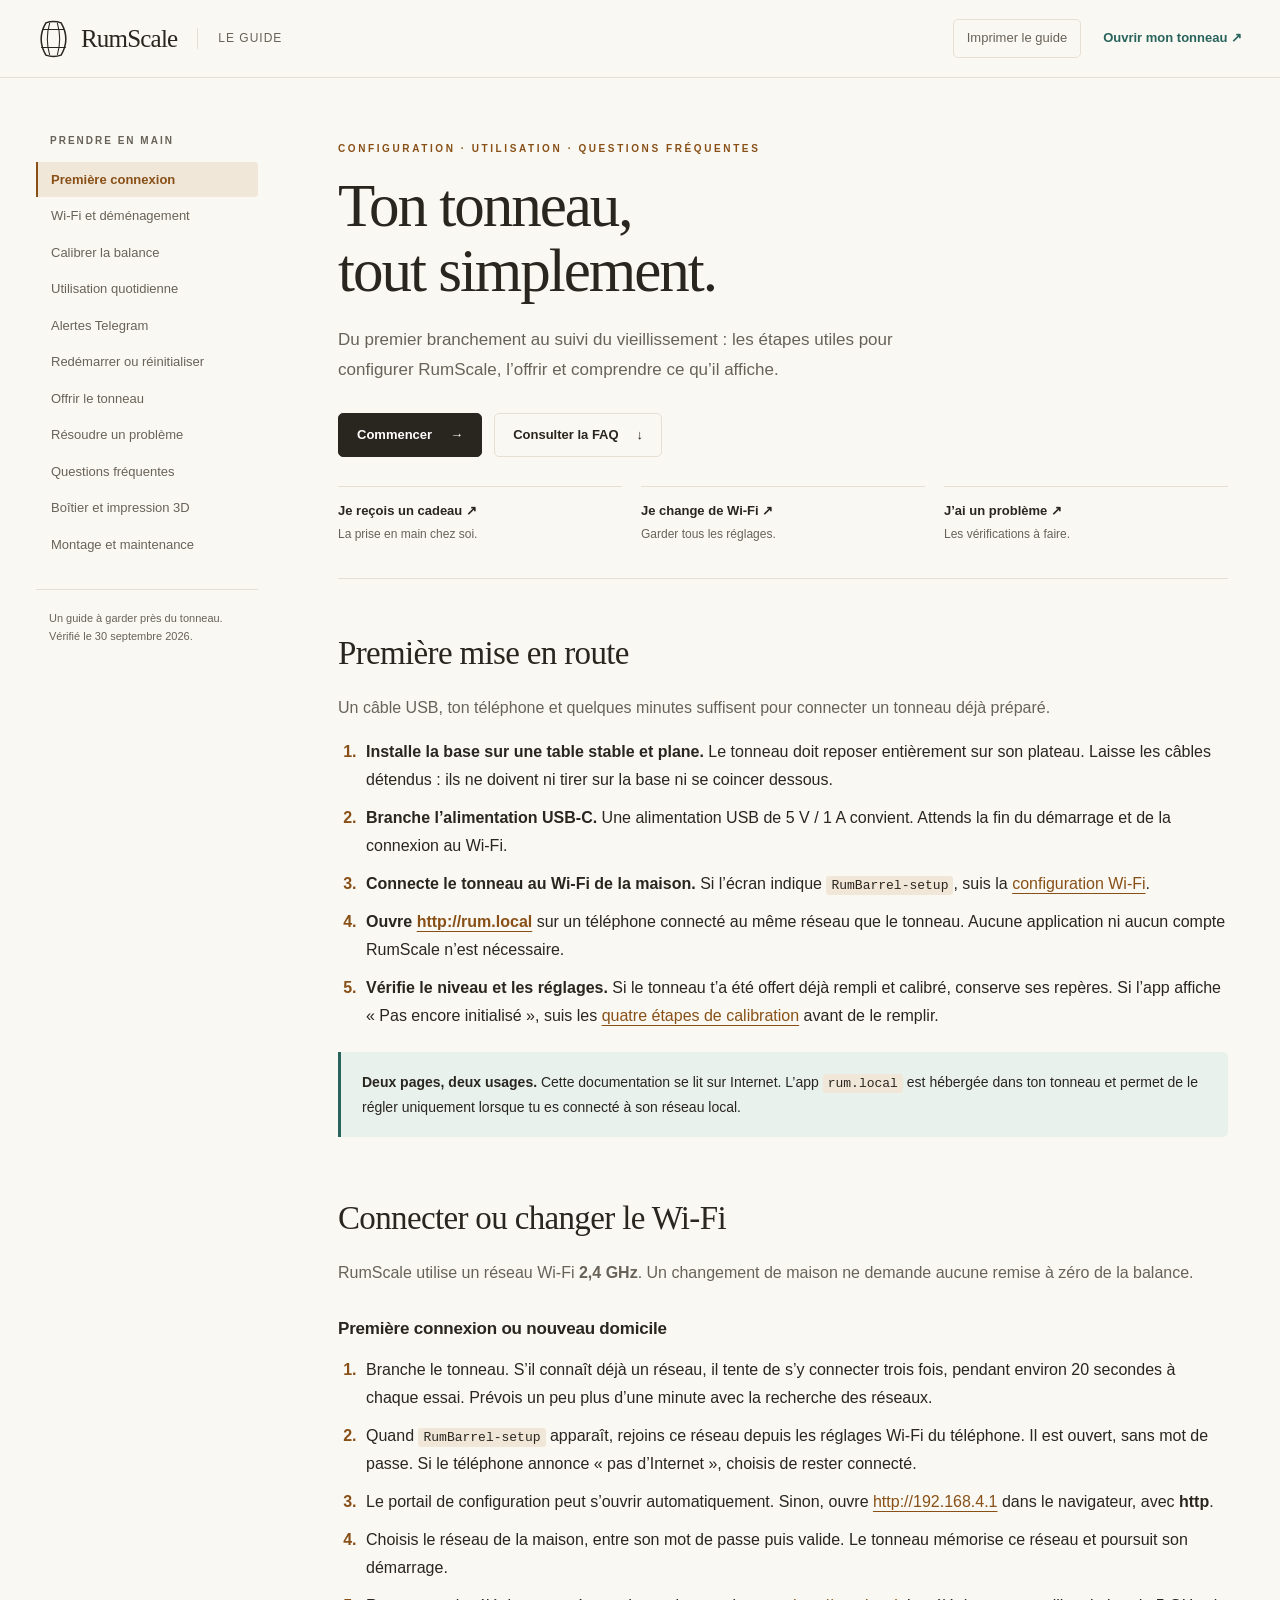
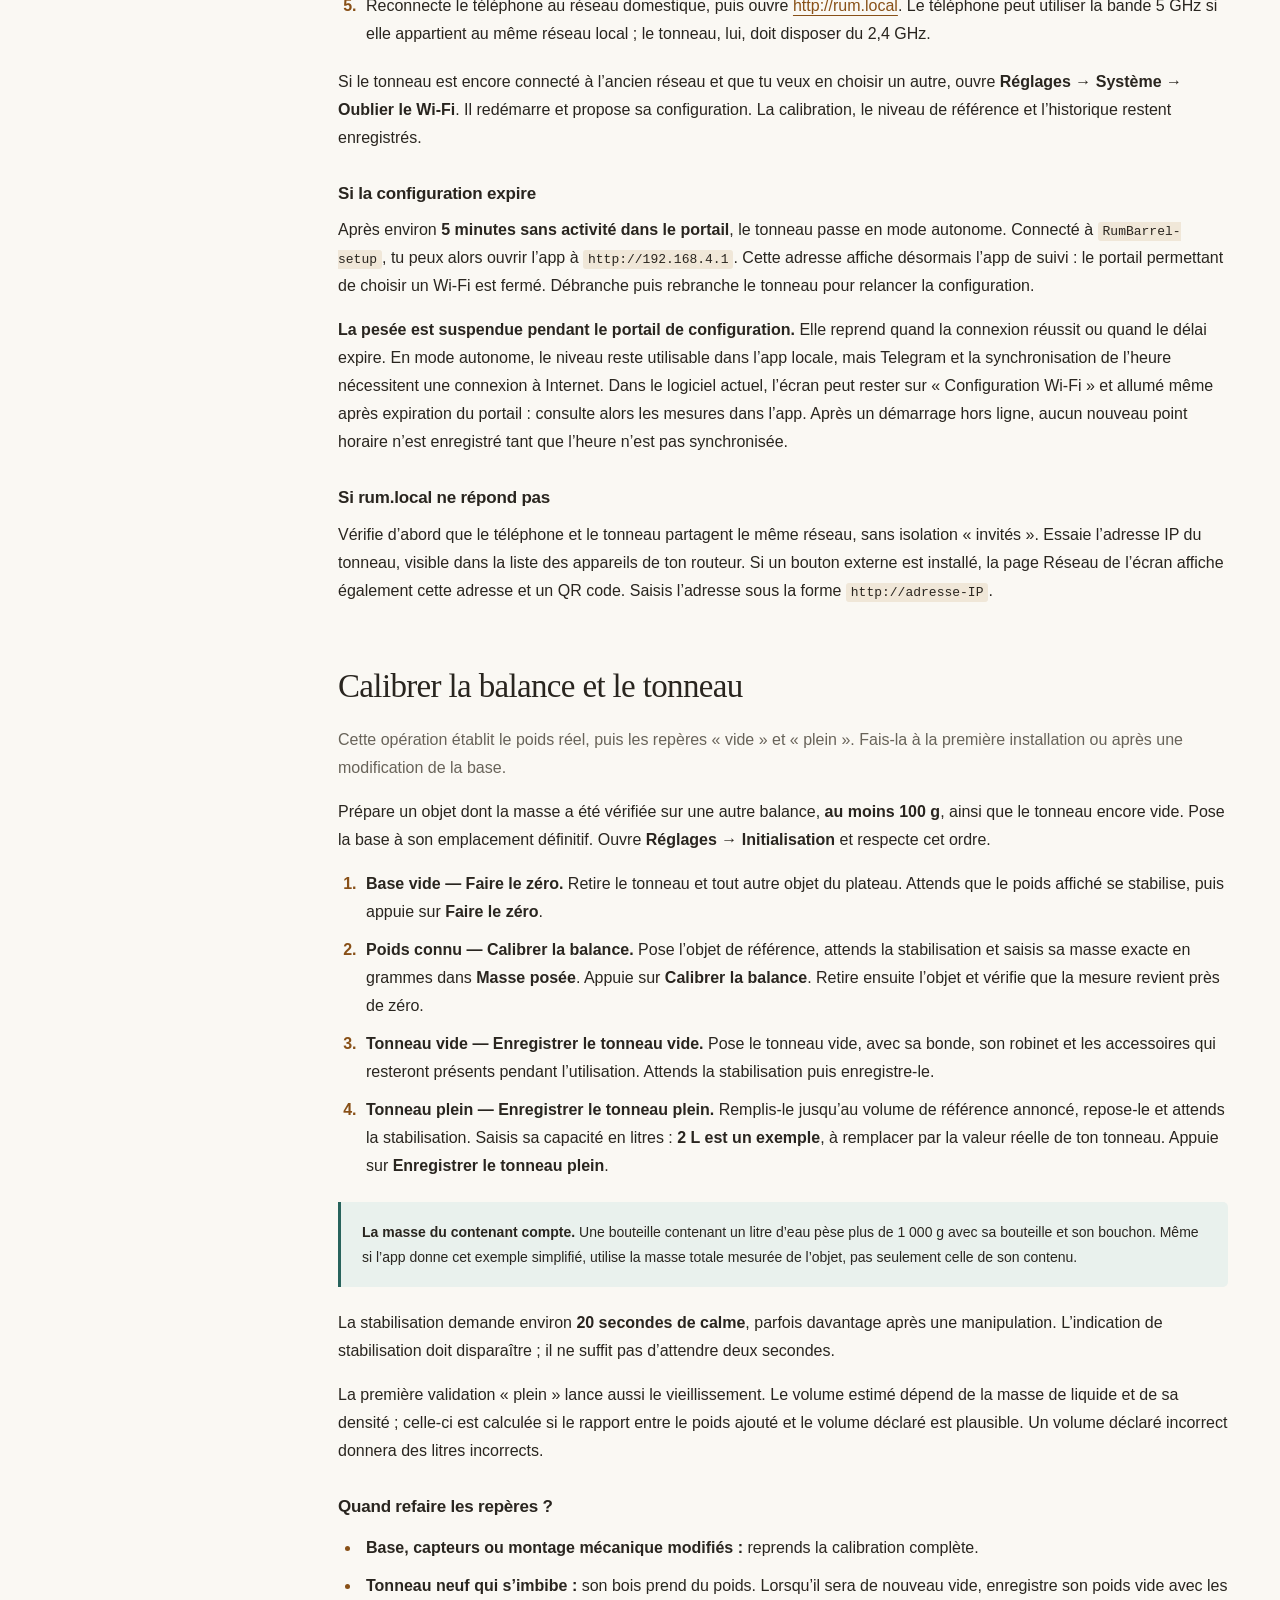
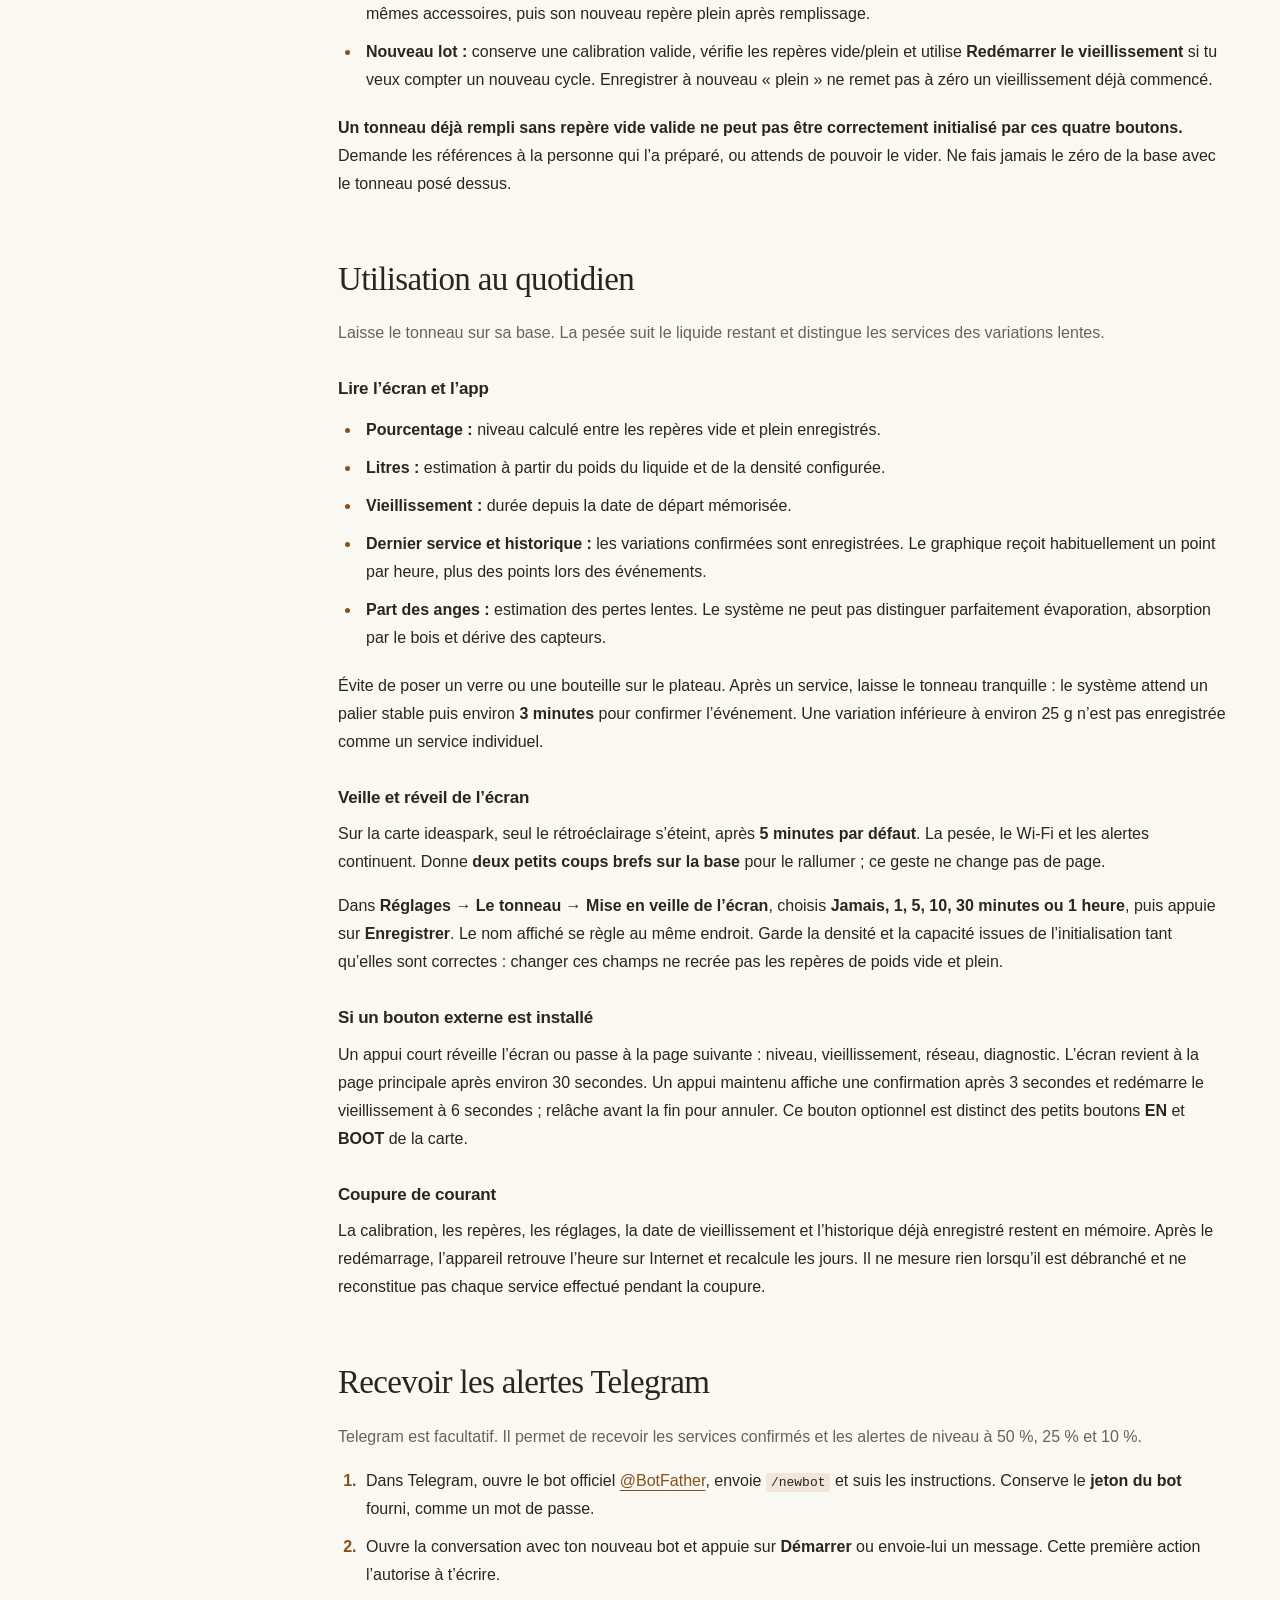
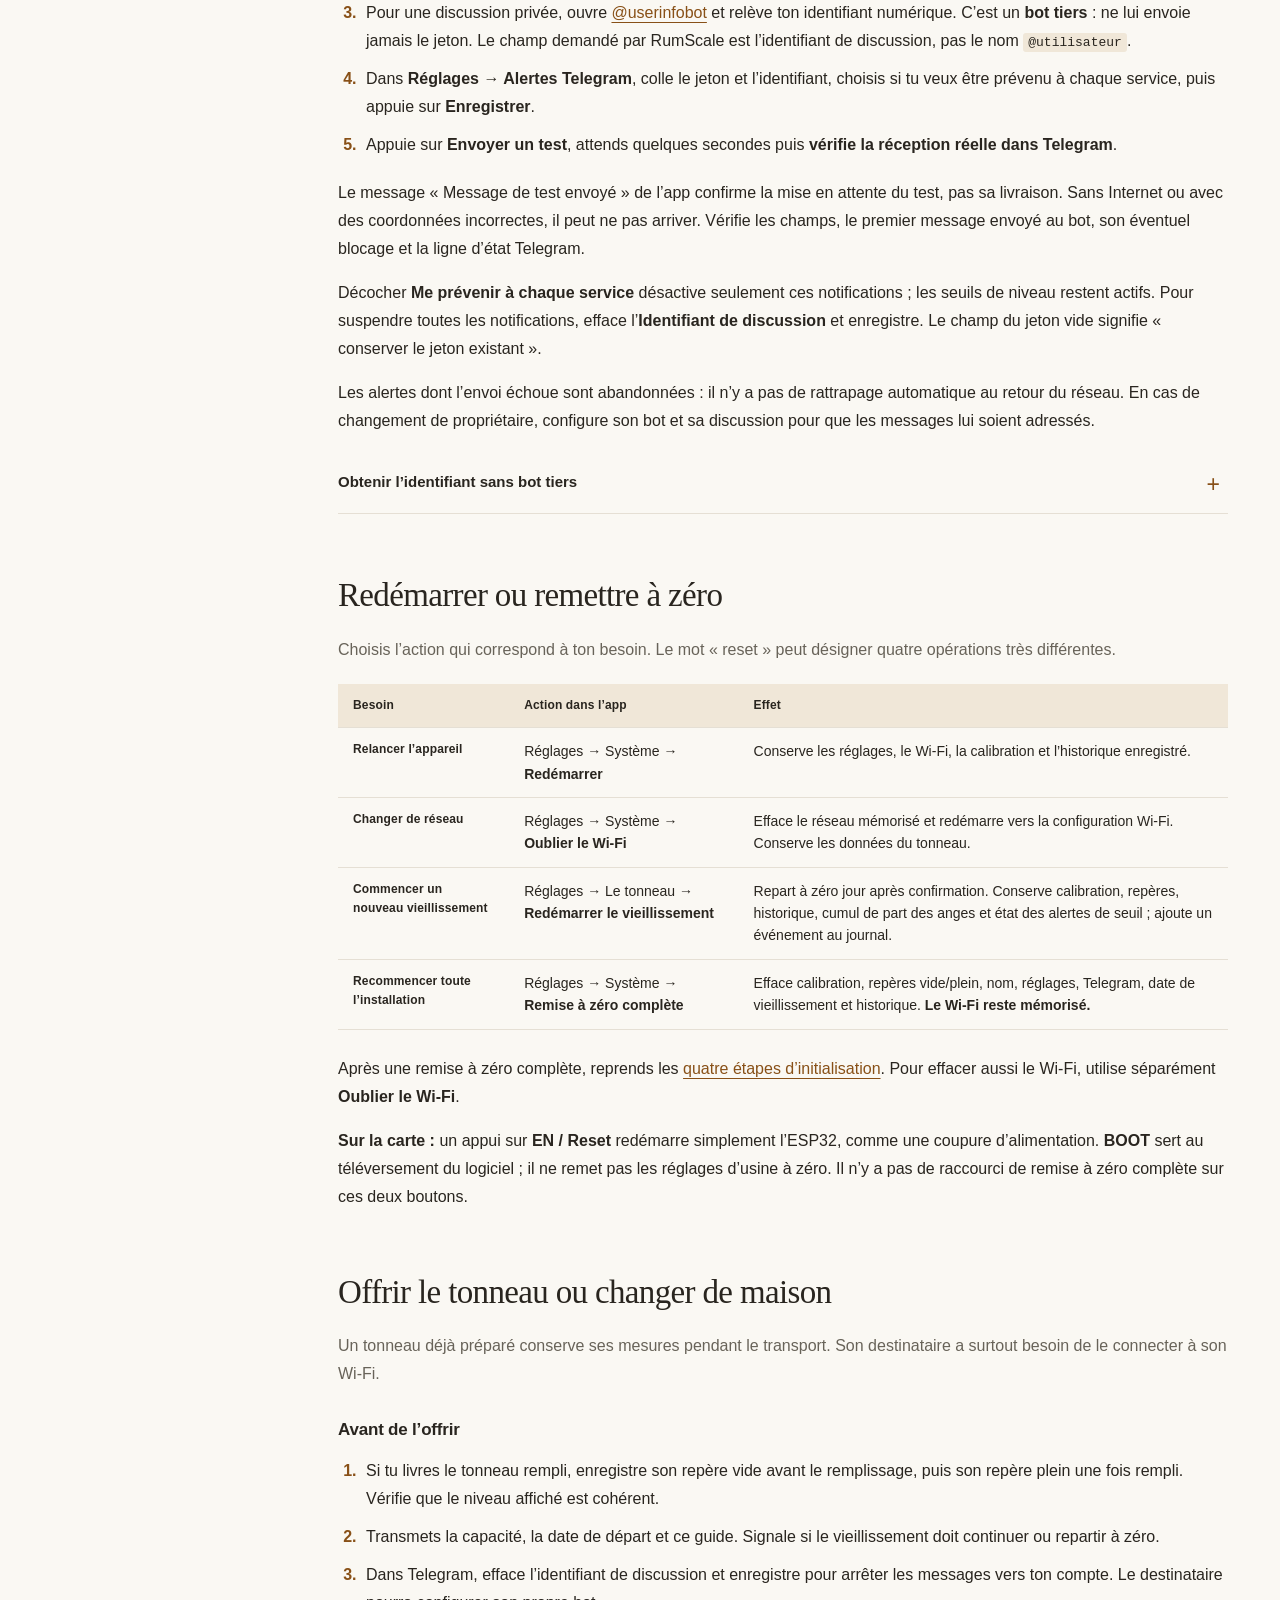
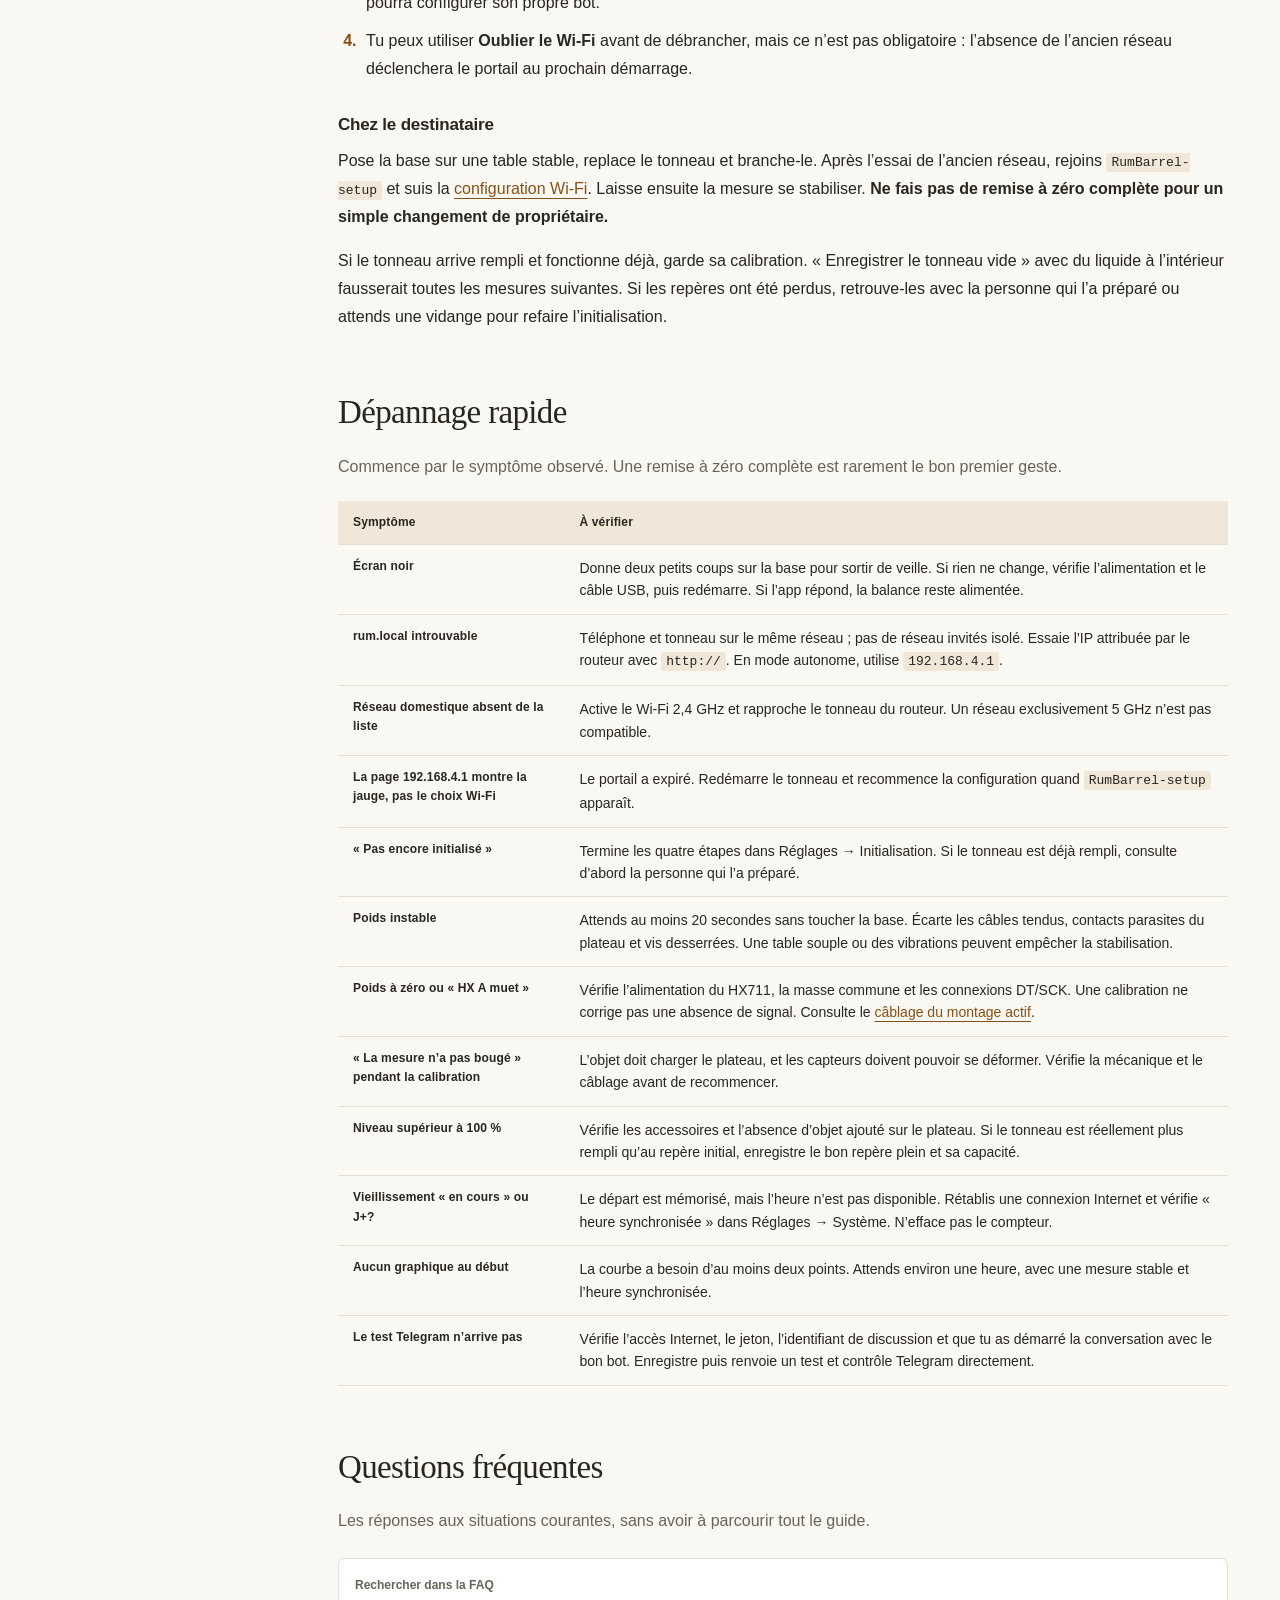
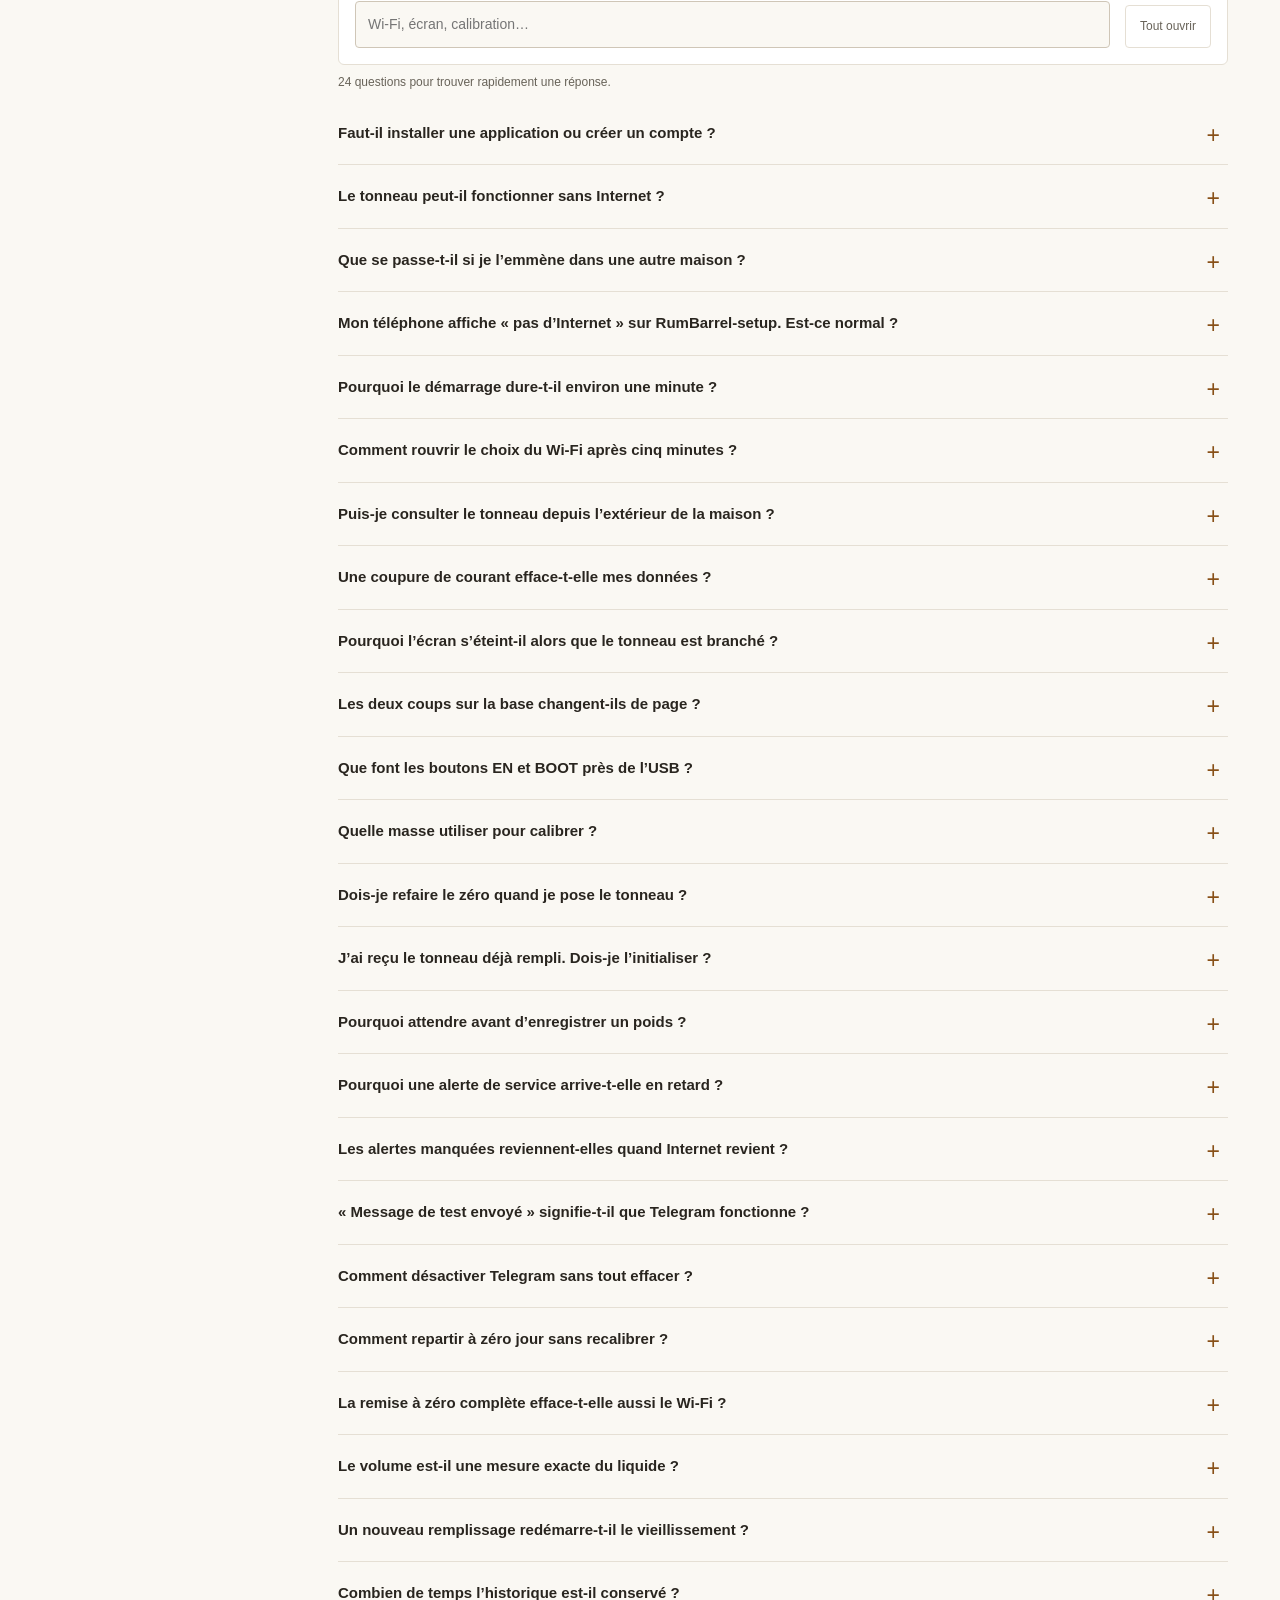
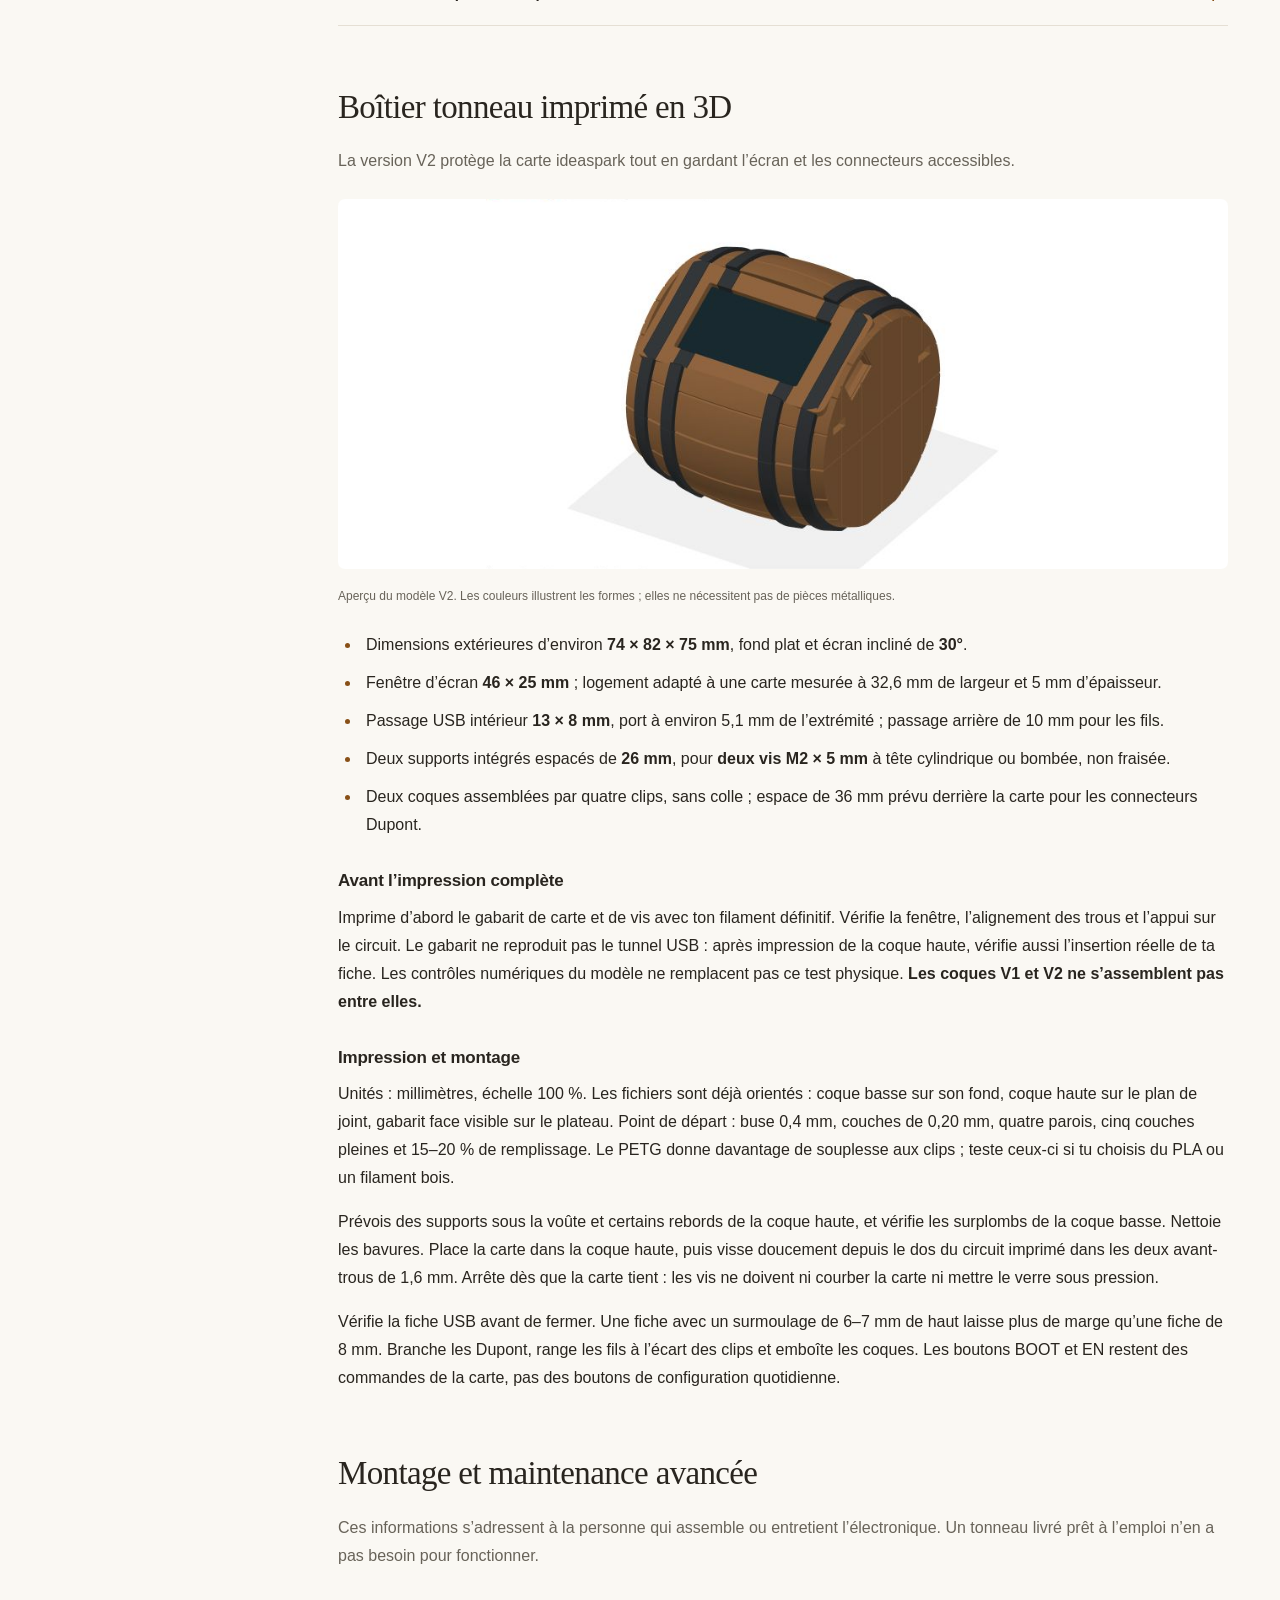
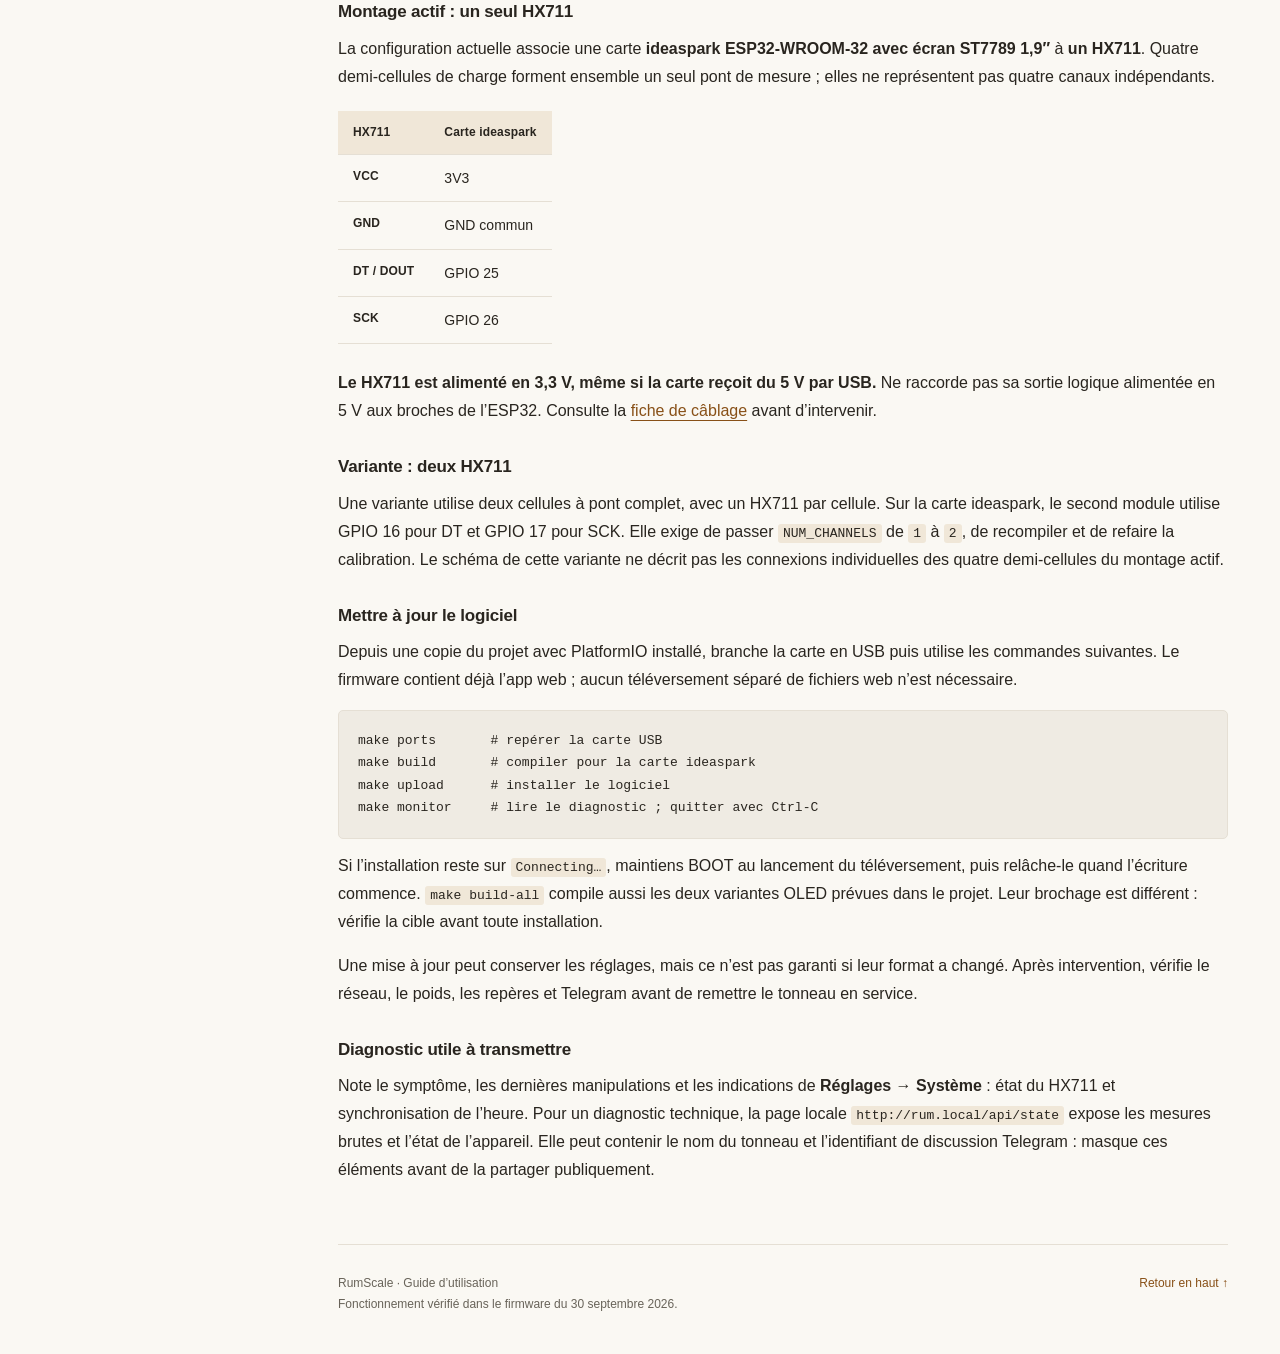
==== docs/index.html @ 3f17fe41 "Ajouter le guide de configuration et la FAQ pour GitHub Pages Documenter la connexion Wi-Fi, la cali" ====
<!doctype html>
<html lang="fr">
<head>
<meta charset="utf-8">
<meta name="viewport" content="width=device-width, initial-scale=1">
<meta name="description" content="Le guide RumScale : connecter le tonneau au Wi-Fi, calibrer la balance, configurer Telegram, offrir le tonneau et résoudre les problèmes courants.">
<meta name="theme-color" content="#faf8f3">
<title>RumScale — Guide de configuration et FAQ</title>
<link rel="icon" type="image/svg+xml" href="assets/tonneau.svg">
<link rel="stylesheet" href="assets/guide.css">
<script src="assets/guide.js" defer></script>
</head>
<body id="haut">
<a class="skip" href="#contenu">Aller au contenu</a>
<div class="reading-progress" aria-hidden="true"></div>
<header class="topbar">
<a class="brand" href="#haut" aria-label="RumScale, début du guide">
<svg viewBox="0 0 32 40" aria-hidden="true" fill="none"><path d="M8 3Q16 0 24 3Q34 20 24 37Q16 40 8 37Q-2 20 8 3Z" stroke="currentColor" stroke-width="1.6"/><path d="M5 10H27M3 29H29M12 3Q7 20 12 37M20 3Q25 20 20 37" stroke="currentColor" stroke-width="1.1"/></svg>
<strong>RumScale</strong><span>Le guide</span></a>
<div class="top-actions"><button class="print-button" type="button">Imprimer le guide</button><a class="local-link" href="http://rum.local/">Ouvrir mon tonneau ↗</a></div>
</header>
<details class="mobile-nav"><summary>Sommaire du guide</summary><nav aria-label="Sommaire mobile"><a href="#demarrage">Première connexion</a>
<a href="#wifi">Wi-Fi et déménagement</a>
<a href="#calibration">Calibrer la balance</a>
<a href="#quotidien">Utilisation quotidienne</a>
<a href="#telegram">Alertes Telegram</a>
<a href="#reinitialisation">Redémarrer ou réinitialiser</a>
<a href="#cadeau">Offrir le tonneau</a>
<a href="#depannage">Résoudre un problème</a>
<a href="#faq">Questions fréquentes</a>
<a href="#boitier">Boîtier et impression 3D</a>
<a href="#avance">Montage et maintenance</a></nav></details>
<div class="layout">
<aside class="sidebar"><p class="nav-title">Prendre en main</p><nav aria-label="Sommaire"><a href="#demarrage">Première connexion</a>
<a href="#wifi">Wi-Fi et déménagement</a>
<a href="#calibration">Calibrer la balance</a>
<a href="#quotidien">Utilisation quotidienne</a>
<a href="#telegram">Alertes Telegram</a>
<a href="#reinitialisation">Redémarrer ou réinitialiser</a>
<a href="#cadeau">Offrir le tonneau</a>
<a href="#depannage">Résoudre un problème</a>
<a href="#faq">Questions fréquentes</a>
<a href="#boitier">Boîtier et impression 3D</a>
<a href="#avance">Montage et maintenance</a></nav><p class="nav-note">Un guide à garder près du tonneau.<br>Vérifié le 30 septembre 2026.</p></aside>
<main id="contenu" class="main">
<div class="hero">
<p class="eyebrow">Configuration · Utilisation · Questions fréquentes</p>
<h1>Ton tonneau,<br>tout simplement.</h1>
<p class="intro">Du premier branchement au suivi du vieillissement : les étapes utiles pour configurer RumScale, l’offrir et comprendre ce qu’il affiche.</p>
<div class="hero-links"><a class="button" href="#demarrage">Commencer <span aria-hidden="true">→</span></a><a class="button secondary" href="#faq">Consulter la FAQ <span aria-hidden="true">↓</span></a></div>
<div class="quick-paths"><a href="#cadeau"><strong>Je reçois un cadeau ↗</strong>La prise en main chez soi.</a><a href="#wifi"><strong>Je change de Wi-Fi ↗</strong>Garder tous les réglages.</a><a href="#depannage"><strong>J’ai un problème ↗</strong>Les vérifications à faire.</a></div>
<p class="print-note">Guide RumScale · Configuration et FAQ · Vérifié le 30 septembre 2026.</p>
</div>
<section id="demarrage" aria-labelledby="titre-demarrage">
  <h2 id="titre-demarrage">Première mise en route</h2>
  <p class="lead">Un câble USB, ton téléphone et quelques minutes suffisent pour connecter un tonneau déjà préparé.</p>
  <ol class="steps">
    <li><strong>Installe la base sur une table stable et plane.</strong> Le tonneau doit reposer entièrement sur son plateau. Laisse les câbles détendus : ils ne doivent ni tirer sur la base ni se coincer dessous.</li>
    <li><strong>Branche l’alimentation USB-C.</strong> Une alimentation USB de 5 V / 1 A convient. Attends la fin du démarrage et de la connexion au Wi-Fi.</li>
    <li><strong>Connecte le tonneau au Wi-Fi de la maison.</strong> Si l’écran indique <code>RumBarrel-setup</code>, suis la <a href="#wifi">configuration Wi-Fi</a>.</li>
    <li><strong>Ouvre <a href="http://rum.local/">http://rum.local</a></strong> sur un téléphone connecté au même réseau que le tonneau. Aucune application ni aucun compte RumScale n’est nécessaire.</li>
    <li><strong>Vérifie le niveau et les réglages.</strong> Si le tonneau t’a été offert déjà rempli et calibré, conserve ses repères. Si l’app affiche « Pas encore initialisé », suis les <a href="#calibration">quatre étapes de calibration</a> avant de le remplir.</li>
  </ol>
  <aside class="callout"><strong>Deux pages, deux usages.</strong> Cette documentation se lit sur Internet. L’app <code>rum.local</code> est hébergée dans ton tonneau et permet de le régler uniquement lorsque tu es connecté à son réseau local.</aside>
</section>

<section id="wifi" aria-labelledby="titre-wifi">
  <h2 id="titre-wifi">Connecter ou changer le Wi-Fi</h2>
  <p class="lead">RumScale utilise un réseau Wi-Fi <strong>2,4 GHz</strong>. Un changement de maison ne demande aucune remise à zéro de la balance.</p>
  <h3>Première connexion ou nouveau domicile</h3>
  <ol>
    <li>Branche le tonneau. S’il connaît déjà un réseau, il tente de s’y connecter trois fois, pendant environ 20 secondes à chaque essai. Prévois un peu plus d’une minute avec la recherche des réseaux.</li>
    <li>Quand <code>RumBarrel-setup</code> apparaît, rejoins ce réseau depuis les réglages Wi-Fi du téléphone. Il est ouvert, sans mot de passe. Si le téléphone annonce « pas d’Internet », choisis de rester connecté.</li>
    <li>Le portail de configuration peut s’ouvrir automatiquement. Sinon, ouvre <a href="http://192.168.4.1/">http://192.168.4.1</a> dans le navigateur, avec <strong>http</strong>.</li>
    <li>Choisis le réseau de la maison, entre son mot de passe puis valide. Le tonneau mémorise ce réseau et poursuit son démarrage.</li>
    <li>Reconnecte le téléphone au réseau domestique, puis ouvre <a href="http://rum.local/">http://rum.local</a>. Le téléphone peut utiliser la bande 5 GHz si elle appartient au même réseau local ; le tonneau, lui, doit disposer du 2,4 GHz.</li>
  </ol>
  <p>Si le tonneau est encore connecté à l’ancien réseau et que tu veux en choisir un autre, ouvre <strong>Réglages → Système → Oublier le Wi-Fi</strong>. Il redémarre et propose sa configuration. La calibration, le niveau de référence et l’historique restent enregistrés.</p>
  <h3>Si la configuration expire</h3>
  <p>Après environ <strong>5 minutes sans activité dans le portail</strong>, le tonneau passe en mode autonome. Connecté à <code>RumBarrel-setup</code>, tu peux alors ouvrir l’app à <code>http://192.168.4.1</code>. Cette adresse affiche désormais l’app de suivi : le portail permettant de choisir un Wi-Fi est fermé. Débranche puis rebranche le tonneau pour relancer la configuration.</p>
  <p><strong>La pesée est suspendue pendant le portail de configuration.</strong> Elle reprend quand la connexion réussit ou quand le délai expire. En mode autonome, le niveau reste utilisable dans l’app locale, mais Telegram et la synchronisation de l’heure nécessitent une connexion à Internet. Dans le logiciel actuel, l’écran peut rester sur « Configuration Wi-Fi » et allumé même après expiration du portail : consulte alors les mesures dans l’app. Après un démarrage hors ligne, aucun nouveau point horaire n’est enregistré tant que l’heure n’est pas synchronisée.</p>
  <h3>Si rum.local ne répond pas</h3>
  <p>Vérifie d’abord que le téléphone et le tonneau partagent le même réseau, sans isolation « invités ». Essaie l’adresse IP du tonneau, visible dans la liste des appareils de ton routeur. Si un bouton externe est installé, la page Réseau de l’écran affiche également cette adresse et un QR code. Saisis l’adresse sous la forme <code>http://adresse-IP</code>.</p>
</section>

<section id="calibration" aria-labelledby="titre-calibration">
  <h2 id="titre-calibration">Calibrer la balance et le tonneau</h2>
  <p class="lead">Cette opération établit le poids réel, puis les repères « vide » et « plein ». Fais-la à la première installation ou après une modification de la base.</p>
  <p>Prépare un objet dont la masse a été vérifiée sur une autre balance, <strong>au moins 100 g</strong>, ainsi que le tonneau encore vide. Pose la base à son emplacement définitif. Ouvre <strong>Réglages → Initialisation</strong> et respecte cet ordre.</p>
  <ol class="steps">
    <li><strong>Base vide — Faire le zéro.</strong> Retire le tonneau et tout autre objet du plateau. Attends que le poids affiché se stabilise, puis appuie sur <strong>Faire le zéro</strong>.</li>
    <li><strong>Poids connu — Calibrer la balance.</strong> Pose l’objet de référence, attends la stabilisation et saisis sa masse exacte en grammes dans <strong>Masse posée</strong>. Appuie sur <strong>Calibrer la balance</strong>. Retire ensuite l’objet et vérifie que la mesure revient près de zéro.</li>
    <li><strong>Tonneau vide — Enregistrer le tonneau vide.</strong> Pose le tonneau vide, avec sa bonde, son robinet et les accessoires qui resteront présents pendant l’utilisation. Attends la stabilisation puis enregistre-le.</li>
    <li><strong>Tonneau plein — Enregistrer le tonneau plein.</strong> Remplis-le jusqu’au volume de référence annoncé, repose-le et attends la stabilisation. Saisis sa capacité en litres : <strong>2 L est un exemple</strong>, à remplacer par la valeur réelle de ton tonneau. Appuie sur <strong>Enregistrer le tonneau plein</strong>.</li>
  </ol>
  <aside class="callout"><strong>La masse du contenant compte.</strong> Une bouteille contenant un litre d’eau pèse plus de 1 000 g avec sa bouteille et son bouchon. Même si l’app donne cet exemple simplifié, utilise la masse totale mesurée de l’objet, pas seulement celle de son contenu.</aside>
  <p>La stabilisation demande environ <strong>20 secondes de calme</strong>, parfois davantage après une manipulation. L’indication de stabilisation doit disparaître ; il ne suffit pas d’attendre deux secondes.</p>
  <p>La première validation « plein » lance aussi le vieillissement. Le volume estimé dépend de la masse de liquide et de sa densité ; celle-ci est calculée si le rapport entre le poids ajouté et le volume déclaré est plausible. Un volume déclaré incorrect donnera des litres incorrects.</p>
  <h3>Quand refaire les repères ?</h3>
  <ul>
    <li><strong>Base, capteurs ou montage mécanique modifiés :</strong> reprends la calibration complète.</li>
    <li><strong>Tonneau neuf qui s’imbibe :</strong> son bois prend du poids. Lorsqu’il sera de nouveau vide, enregistre son poids vide avec les mêmes accessoires, puis son nouveau repère plein après remplissage.</li>
    <li><strong>Nouveau lot :</strong> conserve une calibration valide, vérifie les repères vide/plein et utilise <strong>Redémarrer le vieillissement</strong> si tu veux compter un nouveau cycle. Enregistrer à nouveau « plein » ne remet pas à zéro un vieillissement déjà commencé.</li>
  </ul>
  <p><strong>Un tonneau déjà rempli sans repère vide valide ne peut pas être correctement initialisé par ces quatre boutons.</strong> Demande les références à la personne qui l’a préparé, ou attends de pouvoir le vider. Ne fais jamais le zéro de la base avec le tonneau posé dessus.</p>
</section>

<section id="quotidien" aria-labelledby="titre-quotidien">
  <h2 id="titre-quotidien">Utilisation au quotidien</h2>
  <p class="lead">Laisse le tonneau sur sa base. La pesée suit le liquide restant et distingue les services des variations lentes.</p>
  <h3>Lire l’écran et l’app</h3>
  <ul>
    <li><strong>Pourcentage :</strong> niveau calculé entre les repères vide et plein enregistrés.</li>
    <li><strong>Litres :</strong> estimation à partir du poids du liquide et de la densité configurée.</li>
    <li><strong>Vieillissement :</strong> durée depuis la date de départ mémorisée.</li>
    <li><strong>Dernier service et historique :</strong> les variations confirmées sont enregistrées. Le graphique reçoit habituellement un point par heure, plus des points lors des événements.</li>
    <li><strong>Part des anges :</strong> estimation des pertes lentes. Le système ne peut pas distinguer parfaitement évaporation, absorption par le bois et dérive des capteurs.</li>
  </ul>
  <p>Évite de poser un verre ou une bouteille sur le plateau. Après un service, laisse le tonneau tranquille : le système attend un palier stable puis environ <strong>3 minutes</strong> pour confirmer l’événement. Une variation inférieure à environ 25 g n’est pas enregistrée comme un service individuel.</p>
  <h3>Veille et réveil de l’écran</h3>
  <p>Sur la carte ideaspark, seul le rétroéclairage s’éteint, après <strong>5 minutes par défaut</strong>. La pesée, le Wi-Fi et les alertes continuent. Donne <strong>deux petits coups brefs sur la base</strong> pour le rallumer ; ce geste ne change pas de page.</p>
  <p>Dans <strong>Réglages → Le tonneau → Mise en veille de l’écran</strong>, choisis <strong>Jamais, 1, 5, 10, 30 minutes ou 1 heure</strong>, puis appuie sur <strong>Enregistrer</strong>. Le nom affiché se règle au même endroit. Garde la densité et la capacité issues de l’initialisation tant qu’elles sont correctes : changer ces champs ne recrée pas les repères de poids vide et plein.</p>
  <h3>Si un bouton externe est installé</h3>
  <p>Un appui court réveille l’écran ou passe à la page suivante : niveau, vieillissement, réseau, diagnostic. L’écran revient à la page principale après environ 30 secondes. Un appui maintenu affiche une confirmation après 3 secondes et redémarre le vieillissement à 6 secondes ; relâche avant la fin pour annuler. Ce bouton optionnel est distinct des petits boutons <strong>EN</strong> et <strong>BOOT</strong> de la carte.</p>
  <h3>Coupure de courant</h3>
  <p>La calibration, les repères, les réglages, la date de vieillissement et l’historique déjà enregistré restent en mémoire. Après le redémarrage, l’appareil retrouve l’heure sur Internet et recalcule les jours. Il ne mesure rien lorsqu’il est débranché et ne reconstitue pas chaque service effectué pendant la coupure.</p>
</section>

<section id="telegram" aria-labelledby="titre-telegram">
  <h2 id="titre-telegram">Recevoir les alertes Telegram</h2>
  <p class="lead">Telegram est facultatif. Il permet de recevoir les services confirmés et les alertes de niveau à 50 %, 25 % et 10 %.</p>
  <ol>
    <li>Dans Telegram, ouvre le bot officiel <a href="https://t.me/BotFather">@BotFather</a>, envoie <code>/newbot</code> et suis les instructions. Conserve le <strong>jeton du bot</strong> fourni, comme un mot de passe.</li>
    <li>Ouvre la conversation avec ton nouveau bot et appuie sur <strong>Démarrer</strong> ou envoie-lui un message. Cette première action l’autorise à t’écrire.</li>
    <li>Pour une discussion privée, ouvre <a href="https://t.me/userinfobot">@userinfobot</a> et relève ton identifiant numérique. C’est un <strong>bot tiers</strong> : ne lui envoie jamais le jeton. Le champ demandé par RumScale est l’identifiant de discussion, pas le nom <code>@utilisateur</code>.</li>
    <li>Dans <strong>Réglages → Alertes Telegram</strong>, colle le jeton et l’identifiant, choisis si tu veux être prévenu à chaque service, puis appuie sur <strong>Enregistrer</strong>.</li>
    <li>Appuie sur <strong>Envoyer un test</strong>, attends quelques secondes puis <strong>vérifie la réception réelle dans Telegram</strong>.</li>
  </ol>
  <p>Le message « Message de test envoyé » de l’app confirme la mise en attente du test, pas sa livraison. Sans Internet ou avec des coordonnées incorrectes, il peut ne pas arriver. Vérifie les champs, le premier message envoyé au bot, son éventuel blocage et la ligne d’état Telegram.</p>
  <p>Décocher <strong>Me prévenir à chaque service</strong> désactive seulement ces notifications ; les seuils de niveau restent actifs. Pour suspendre toutes les notifications, efface l’<strong>Identifiant de discussion</strong> et enregistre. Le champ du jeton vide signifie « conserver le jeton existant ».</p>
  <p>Les alertes dont l’envoi échoue sont abandonnées : il n’y a pas de rattrapage automatique au retour du réseau. En cas de changement de propriétaire, configure son bot et sa discussion pour que les messages lui soient adressés.</p>
  <details class="faq-item">
    <summary>Obtenir l’identifiant sans bot tiers</summary>
    <div>
      <p>Après avoir envoyé un message privé à ton nouveau bot, ouvre en navigation privée l’adresse ci-dessous en remplaçant <code>TON_JETON</code> par le jeton reçu de BotFather. Ne partage pas cette adresse personnalisée.</p>
      <pre><code>https://api.telegram.org/botTON_JETON/getUpdates</code></pre>
      <p>Dans la réponse, repère ton message et le nombre contenu dans <code>message → chat → id</code>. Copie ce nombre dans <strong>Identifiant de discussion</strong>, puis ferme la fenêtre privée. Si <code>result</code> est vide, envoie un nouveau message au bot et actualise. Cette procédure suppose un bot neuf, réservé à RumScale, sans autre application qui reçoit ses messages.</p>
      <p>Références : <a href="https://core.telegram.org/bots/tutorial">création d’un bot Telegram</a> et <a href="https://core.telegram.org/bots/api#getupdates">méthode officielle getUpdates</a>.</p>
    </div>
  </details>
</section>

<section id="reinitialisation" aria-labelledby="titre-reinitialisation">
  <h2 id="titre-reinitialisation">Redémarrer ou remettre à zéro</h2>
  <p class="lead">Choisis l’action qui correspond à ton besoin. Le mot « reset » peut désigner quatre opérations très différentes.</p>
  <div class="table-wrap">
    <table>
      <thead><tr><th scope="col">Besoin</th><th scope="col">Action dans l’app</th><th scope="col">Effet</th></tr></thead>
      <tbody>
        <tr><th scope="row">Relancer l’appareil</th><td>Réglages → Système → <strong>Redémarrer</strong></td><td>Conserve les réglages, le Wi-Fi, la calibration et l’historique enregistré.</td></tr>
        <tr><th scope="row">Changer de réseau</th><td>Réglages → Système → <strong>Oublier le Wi-Fi</strong></td><td>Efface le réseau mémorisé et redémarre vers la configuration Wi-Fi. Conserve les données du tonneau.</td></tr>
        <tr><th scope="row">Commencer un nouveau vieillissement</th><td>Réglages → Le tonneau → <strong>Redémarrer le vieillissement</strong></td><td>Repart à zéro jour après confirmation. Conserve calibration, repères, historique, cumul de part des anges et état des alertes de seuil ; ajoute un événement au journal.</td></tr>
        <tr><th scope="row">Recommencer toute l’installation</th><td>Réglages → Système → <strong>Remise à zéro complète</strong></td><td>Efface calibration, repères vide/plein, nom, réglages, Telegram, date de vieillissement et historique. <strong>Le Wi-Fi reste mémorisé.</strong></td></tr>
      </tbody>
    </table>
  </div>
  <p>Après une remise à zéro complète, reprends les <a href="#calibration">quatre étapes d’initialisation</a>. Pour effacer aussi le Wi-Fi, utilise séparément <strong>Oublier le Wi-Fi</strong>.</p>
  <p><strong>Sur la carte :</strong> un appui sur <strong>EN / Reset</strong> redémarre simplement l’ESP32, comme une coupure d’alimentation. <strong>BOOT</strong> sert au téléversement du logiciel ; il ne remet pas les réglages d’usine à zéro. Il n’y a pas de raccourci de remise à zéro complète sur ces deux boutons.</p>
</section>

<section id="cadeau" aria-labelledby="titre-cadeau">
  <h2 id="titre-cadeau">Offrir le tonneau ou changer de maison</h2>
  <p class="lead">Un tonneau déjà préparé conserve ses mesures pendant le transport. Son destinataire a surtout besoin de le connecter à son Wi-Fi.</p>
  <h3>Avant de l’offrir</h3>
  <ol>
    <li>Si tu livres le tonneau rempli, enregistre son repère vide avant le remplissage, puis son repère plein une fois rempli. Vérifie que le niveau affiché est cohérent.</li>
    <li>Transmets la capacité, la date de départ et ce guide. Signale si le vieillissement doit continuer ou repartir à zéro.</li>
    <li>Dans Telegram, efface l’identifiant de discussion et enregistre pour arrêter les messages vers ton compte. Le destinataire pourra configurer son propre bot.</li>
    <li>Tu peux utiliser <strong>Oublier le Wi-Fi</strong> avant de débrancher, mais ce n’est pas obligatoire : l’absence de l’ancien réseau déclenchera le portail au prochain démarrage.</li>
  </ol>
  <h3>Chez le destinataire</h3>
  <p>Pose la base sur une table stable, replace le tonneau et branche-le. Après l’essai de l’ancien réseau, rejoins <code>RumBarrel-setup</code> et suis la <a href="#wifi">configuration Wi-Fi</a>. Laisse ensuite la mesure se stabiliser. <strong>Ne fais pas de remise à zéro complète pour un simple changement de propriétaire.</strong></p>
  <p>Si le tonneau arrive rempli et fonctionne déjà, garde sa calibration. « Enregistrer le tonneau vide » avec du liquide à l’intérieur fausserait toutes les mesures suivantes. Si les repères ont été perdus, retrouve-les avec la personne qui l’a préparé ou attends une vidange pour refaire l’initialisation.</p>
</section>

<section id="depannage" aria-labelledby="titre-depannage">
  <h2 id="titre-depannage">Dépannage rapide</h2>
  <p class="lead">Commence par le symptôme observé. Une remise à zéro complète est rarement le bon premier geste.</p>
  <div class="table-wrap">
    <table>
      <thead><tr><th scope="col">Symptôme</th><th scope="col">À vérifier</th></tr></thead>
      <tbody>
        <tr><th scope="row">Écran noir</th><td>Donne deux petits coups sur la base pour sortir de veille. Si rien ne change, vérifie l’alimentation et le câble USB, puis redémarre. Si l’app répond, la balance reste alimentée.</td></tr>
        <tr><th scope="row">rum.local introuvable</th><td>Téléphone et tonneau sur le même réseau ; pas de réseau invités isolé. Essaie l’IP attribuée par le routeur avec <code>http://</code>. En mode autonome, utilise <code>192.168.4.1</code>.</td></tr>
        <tr><th scope="row">Réseau domestique absent de la liste</th><td>Active le Wi-Fi 2,4 GHz et rapproche le tonneau du routeur. Un réseau exclusivement 5 GHz n’est pas compatible.</td></tr>
        <tr><th scope="row">La page 192.168.4.1 montre la jauge, pas le choix Wi-Fi</th><td>Le portail a expiré. Redémarre le tonneau et recommence la configuration quand <code>RumBarrel-setup</code> apparaît.</td></tr>
        <tr><th scope="row">« Pas encore initialisé »</th><td>Termine les quatre étapes dans Réglages → Initialisation. Si le tonneau est déjà rempli, consulte d’abord la personne qui l’a préparé.</td></tr>
        <tr><th scope="row">Poids instable</th><td>Attends au moins 20 secondes sans toucher la base. Écarte les câbles tendus, contacts parasites du plateau et vis desserrées. Une table souple ou des vibrations peuvent empêcher la stabilisation.</td></tr>
        <tr><th scope="row">Poids à zéro ou « HX A muet »</th><td>Vérifie l’alimentation du HX711, la masse commune et les connexions DT/SCK. Une calibration ne corrige pas une absence de signal. Consulte le <a href="cablage.html">câblage du montage actif</a>.</td></tr>
        <tr><th scope="row">« La mesure n’a pas bougé » pendant la calibration</th><td>L’objet doit charger le plateau, et les capteurs doivent pouvoir se déformer. Vérifie la mécanique et le câblage avant de recommencer.</td></tr>
        <tr><th scope="row">Niveau supérieur à 100 %</th><td>Vérifie les accessoires et l’absence d’objet ajouté sur le plateau. Si le tonneau est réellement plus rempli qu’au repère initial, enregistre le bon repère plein et sa capacité.</td></tr>
        <tr><th scope="row">Vieillissement « en cours » ou J+?</th><td>Le départ est mémorisé, mais l’heure n’est pas disponible. Rétablis une connexion Internet et vérifie « heure synchronisée » dans Réglages → Système. N’efface pas le compteur.</td></tr>
        <tr><th scope="row">Aucun graphique au début</th><td>La courbe a besoin d’au moins deux points. Attends environ une heure, avec une mesure stable et l’heure synchronisée.</td></tr>
        <tr><th scope="row">Le test Telegram n’arrive pas</th><td>Vérifie l’accès Internet, le jeton, l’identifiant de discussion et que tu as démarré la conversation avec le bon bot. Enregistre puis renvoie un test et contrôle Telegram directement.</td></tr>
      </tbody>
    </table>
  </div>
</section>

<section id="faq" aria-labelledby="titre-faq">
  <h2 id="titre-faq">Questions fréquentes</h2>
  <p class="lead">Les réponses aux situations courantes, sans avoir à parcourir tout le guide.</p>
  <details class="faq-item"><summary>Faut-il installer une application ou créer un compte ?</summary><div><p>Non. Le suivi s’ouvre dans le navigateur à <a href="http://rum.local/">http://rum.local</a>, sur le même réseau que le tonneau. Un compte Telegram est nécessaire uniquement si tu souhaites utiliser ses alertes.</p></div></details>
  <details class="faq-item"><summary>Le tonneau peut-il fonctionner sans Internet ?</summary><div><p>Oui pour la pesée et le suivi local après la phase de connexion. En mode autonome, rejoins <code>RumBarrel-setup</code> puis ouvre <code>http://192.168.4.1</code>. Telegram ne fonctionne pas et, après une coupure électrique, le calcul des jours et les nouveaux points horaires attendent la synchronisation de l’heure. L’écran peut rester sur « Configuration Wi-Fi » : l’app locale reste le moyen de lire les mesures.</p></div></details>
  <details class="faq-item"><summary>Que se passe-t-il si je l’emmène dans une autre maison ?</summary><div><p>Il essaie son ancien réseau puis propose <code>RumBarrel-setup</code>. Configure le nouveau Wi-Fi 2,4 GHz. La calibration, les références et la date de vieillissement restent mémorisées. Voir le <a href="#cadeau">parcours cadeau</a>.</p></div></details>
  <details class="faq-item"><summary>Mon téléphone affiche « pas d’Internet » sur RumBarrel-setup. Est-ce normal ?</summary><div><p>Oui. Ce réseau relie directement le téléphone au tonneau. Reste connecté et ouvre <code>http://192.168.4.1</code>. Une fois le Wi-Fi domestique configuré, reconnecte le téléphone au réseau de la maison.</p></div></details>
  <details class="faq-item"><summary>Pourquoi le démarrage dure-t-il environ une minute ?</summary><div><p>Quand un réseau est déjà mémorisé, le tonneau fait jusqu’à trois essais d’environ 20 secondes, plus la recherche des réseaux. Si la connexion échoue, il ouvre son portail de configuration. Pendant cette phase, la pesée ne fonctionne pas encore.</p></div></details>
  <details class="faq-item"><summary>Comment rouvrir le choix du Wi-Fi après cinq minutes ?</summary><div><p>Débranche puis rebranche le tonneau. Si l’app locale reste accessible, Réglages → Système → Redémarrer produit le même effet. Le portail s’ouvre si aucun réseau configuré n’est joignable.</p></div></details>
  <details class="faq-item"><summary>Puis-je consulter le tonneau depuis l’extérieur de la maison ?</summary><div><p>L’app est locale : <code>rum.local</code> ne devient pas accessible à distance grâce à ce site de documentation. Telegram permet de recevoir les alertes loin de chez toi. L’app n’a pas de mot de passe ; ne crée pas de redirection de port Internet vers le tonneau.</p></div></details>
  <details class="faq-item"><summary>Une coupure de courant efface-t-elle mes données ?</summary><div><p>Non. Les réglages et l’historique déjà enregistrés restent en mémoire. La durée de vieillissement est recalculée lorsque l’heure Internet revient. Les mesures pendant la coupure, les messages en attente et une petite partie des pertes lentes non encore sauvegardées peuvent manquer.</p></div></details>
  <details class="faq-item"><summary>Pourquoi l’écran s’éteint-il alors que le tonneau est branché ?</summary><div><p>Il se met en veille après cinq minutes par défaut. Seul le rétroéclairage s’éteint ; la pesée et le réseau continuent. Deux petits coups sur la base le réveillent. Le délai se règle dans Réglages → Le tonneau.</p></div></details>
  <details class="faq-item"><summary>Les deux coups sur la base changent-ils de page ?</summary><div><p>Non, ils réveillent seulement l’écran. Pour parcourir les pages de l’écran, il faut le bouton externe optionnel. Toutes les fonctions principales restent accessibles dans l’app web sans ce bouton.</p></div></details>
  <details class="faq-item"><summary>Que font les boutons EN et BOOT près de l’USB ?</summary><div><p>EN, parfois marqué Reset, redémarre la carte sans effacer les données. BOOT sert à installer le logiciel. Aucun des deux ne lance une remise à zéro complète ni une calibration.</p></div></details>
  <details class="faq-item"><summary>Quelle masse utiliser pour calibrer ?</summary><div><p>Un objet d’au moins 100 g dont tu connais précisément la masse totale, mesurée sur une autre balance. Inclus tout son contenant. Ne saisis pas automatiquement 1 000 g pour une bouteille d’un litre.</p></div></details>
  <details class="faq-item"><summary>Dois-je refaire le zéro quand je pose le tonneau ?</summary><div><p>Non. Faire le zéro correspond au plateau entièrement vide pendant la calibration. Le tonneau vide a sa propre étape, « Enregistrer le tonneau vide ». Faire le zéro avec le tonneau posé fausserait la mesure.</p></div></details>
  <details class="faq-item"><summary>J’ai reçu le tonneau déjà rempli. Dois-je l’initialiser ?</summary><div><p>Conserve ses réglages s’il a été préparé et affiche un niveau cohérent. Configure seulement ton Wi-Fi et, si nécessaire, Telegram. S’il n’a aucun repère vide valide, demande les références au donateur ou attends de le vider ; ne l’enregistre pas comme « vide » avec son liquide.</p></div></details>
  <details class="faq-item"><summary>Pourquoi attendre avant d’enregistrer un poids ?</summary><div><p>Les mesures sont lissées et un état stable demande environ 20 secondes de calme. Une pression de la main, un câble tendu ou une table qui bouge modifie la charge. Attends que l’indication de stabilisation disparaisse.</p></div></details>
  <details class="faq-item"><summary>Pourquoi une alerte de service arrive-t-elle en retard ?</summary><div><p>Après la stabilisation, RumScale attend environ trois minutes pour confirmer le service. Il peut ainsi annuler la variation créée par un objet posé puis retiré. Les tout petits services, sous environ 25 g, ne sont pas reconnus comme événements individuels.</p></div></details>
  <details class="faq-item"><summary>Les alertes manquées reviennent-elles quand Internet revient ?</summary><div><p>Non. Les envois échoués sont abandonnés. L’appareil ne reconstitue pas non plus des alertes pour les services effectués lorsqu’il était débranché.</p></div></details>
  <details class="faq-item"><summary>« Message de test envoyé » signifie-t-il que Telegram fonctionne ?</summary><div><p>Le bouton place le message en attente. Seule sa réception dans ta conversation Telegram confirme le fonctionnement de bout en bout. Sans réception, vérifie Internet, le jeton, l’identifiant et la conversation démarrée avec ton bot.</p></div></details>
  <details class="faq-item"><summary>Comment désactiver Telegram sans tout effacer ?</summary><div><p>Dans Réglages → Alertes Telegram, efface l’identifiant de discussion puis enregistre. Décocher seulement « Me prévenir à chaque service » laisse les alertes de seuil actives. Laisser le champ du jeton vide conserve son ancienne valeur.</p></div></details>
  <details class="faq-item"><summary>Comment repartir à zéro jour sans recalibrer ?</summary><div><p>Utilise Réglages → Le tonneau → Redémarrer le vieillissement, puis confirme. Les repères de poids et l’historique restent enregistrés. Une remise à zéro complète n’est pas nécessaire.</p></div></details>
  <details class="faq-item"><summary>La remise à zéro complète efface-t-elle aussi le Wi-Fi ?</summary><div><p>Non. Elle efface les données et réglages RumScale, mais conserve le réseau. Pour effacer celui-ci, utilise séparément Réglages → Système → Oublier le Wi-Fi. À l’inverse, oublier le Wi-Fi conserve la calibration et l’historique.</p></div></details>
  <details class="faq-item"><summary>Le volume est-il une mesure exacte du liquide ?</summary><div><p>C’est une estimation par pesée. Elle dépend de la calibration, du poids du tonneau vide, de la densité et du montage mécanique. Le bois qui s’imbibe et la dérive des capteurs peuvent la modifier. Reprends les références lors d’une vidange si elles ne correspondent plus au tonneau.</p></div></details>
  <details class="faq-item"><summary>Un nouveau remplissage redémarre-t-il le vieillissement ?</summary><div><p>Le premier repère plein le démarre. Les suivants conservent une date déjà définie. Pour un nouveau lot dont tu souhaites mesurer la durée, utilise aussi « Redémarrer le vieillissement ».</p></div></details>
  <details class="faq-item"><summary>Combien de temps l’historique est-il conservé ?</summary><div><p>La mémoire contient 8 760 points, soit environ un an à un point par heure ; les points ajoutés lors des événements réduisent cette durée. Le journal conserve les 128 derniers événements, et l’app en affiche jusqu’à 40. Les plus anciens sont remplacés progressivement.</p></div></details>
</section>

<section id="boitier" aria-labelledby="titre-boitier">
  <h2 id="titre-boitier">Boîtier tonneau imprimé en 3D</h2>
  <p class="lead">La version V2 protège la carte ideaspark tout en gardant l’écran et les connecteurs accessibles.</p>
  <figure><img src="assets/boitier-v2.png" alt="Aperçu du boîtier tonneau V2 : écran incliné, fond plat et deux coques emboîtables." loading="lazy"><figcaption>Aperçu du modèle V2. Les couleurs illustrent les formes ; elles ne nécessitent pas de pièces métalliques.</figcaption></figure>
  <ul>
    <li>Dimensions extérieures d’environ <strong>74 × 82 × 75 mm</strong>, fond plat et écran incliné de <strong>30°</strong>.</li>
    <li>Fenêtre d’écran <strong>46 × 25 mm</strong> ; logement adapté à une carte mesurée à 32,6 mm de largeur et 5 mm d’épaisseur.</li>
    <li>Passage USB intérieur <strong>13 × 8 mm</strong>, port à environ 5,1 mm de l’extrémité ; passage arrière de 10 mm pour les fils.</li>
    <li>Deux supports intégrés espacés de <strong>26 mm</strong>, pour <strong>deux vis M2 × 5 mm</strong> à tête cylindrique ou bombée, non fraisée.</li>
    <li>Deux coques assemblées par quatre clips, sans colle ; espace de 36 mm prévu derrière la carte pour les connecteurs Dupont.</li>
  </ul>
  <h3>Avant l’impression complète</h3>
  <p>Imprime d’abord le gabarit de carte et de vis avec ton filament définitif. Vérifie la fenêtre, l’alignement des trous et l’appui sur le circuit. Le gabarit ne reproduit pas le tunnel USB : après impression de la coque haute, vérifie aussi l’insertion réelle de ta fiche. Les contrôles numériques du modèle ne remplacent pas ce test physique. <strong>Les coques V1 et V2 ne s’assemblent pas entre elles.</strong></p>
  <h3>Impression et montage</h3>
  <p>Unités : millimètres, échelle 100 %. Les fichiers sont déjà orientés : coque basse sur son fond, coque haute sur le plan de joint, gabarit face visible sur le plateau. Point de départ : buse 0,4 mm, couches de 0,20 mm, quatre parois, cinq couches pleines et 15–20 % de remplissage. Le PETG donne davantage de souplesse aux clips ; teste ceux-ci si tu choisis du PLA ou un filament bois.</p>
  <p>Prévois des supports sous la voûte et certains rebords de la coque haute, et vérifie les surplombs de la coque basse. Nettoie les bavures. Place la carte dans la coque haute, puis visse doucement depuis le dos du circuit imprimé dans les deux avant-trous de 1,6 mm. Arrête dès que la carte tient : les vis ne doivent ni courber la carte ni mettre le verre sous pression.</p>
  <p>Vérifie la fiche USB avant de fermer. Une fiche avec un surmoulage de 6–7 mm de haut laisse plus de marge qu’une fiche de 8 mm. Branche les Dupont, range les fils à l’écart des clips et emboîte les coques. Les boutons BOOT et EN restent des commandes de la carte, pas des boutons de configuration quotidienne.</p>
</section>

<section id="avance" aria-labelledby="titre-avance">
  <h2 id="titre-avance">Montage et maintenance avancée</h2>
  <p class="lead">Ces informations s’adressent à la personne qui assemble ou entretient l’électronique. Un tonneau livré prêt à l’emploi n’en a pas besoin pour fonctionner.</p>
  <h3>Montage actif : un seul HX711</h3>
  <p>La configuration actuelle associe une carte <strong>ideaspark ESP32-WROOM-32 avec écran ST7789 1,9″</strong> à <strong>un HX711</strong>. Quatre demi-cellules de charge forment ensemble un seul pont de mesure ; elles ne représentent pas quatre canaux indépendants.</p>
  <div class="table-wrap"><table><thead><tr><th scope="col">HX711</th><th scope="col">Carte ideaspark</th></tr></thead><tbody><tr><th scope="row">VCC</th><td>3V3</td></tr><tr><th scope="row">GND</th><td>GND commun</td></tr><tr><th scope="row">DT / DOUT</th><td>GPIO 25</td></tr><tr><th scope="row">SCK</th><td>GPIO 26</td></tr></tbody></table></div>
  <p><strong>Le HX711 est alimenté en 3,3 V, même si la carte reçoit du 5 V par USB.</strong> Ne raccorde pas sa sortie logique alimentée en 5 V aux broches de l’ESP32. Consulte la <a href="cablage.html">fiche de câblage</a> avant d’intervenir.</p>
  <h3>Variante : deux HX711</h3>
  <p>Une variante utilise deux cellules à pont complet, avec un HX711 par cellule. Sur la carte ideaspark, le second module utilise GPIO 16 pour DT et GPIO 17 pour SCK. Elle exige de passer <code>NUM_CHANNELS</code> de <code>1</code> à <code>2</code>, de recompiler et de refaire la calibration. Le schéma de cette variante ne décrit pas les connexions individuelles des quatre demi-cellules du montage actif.</p>
  <h3>Mettre à jour le logiciel</h3>
  <p>Depuis une copie du projet avec PlatformIO installé, branche la carte en USB puis utilise les commandes suivantes. Le firmware contient déjà l’app web ; aucun téléversement séparé de fichiers web n’est nécessaire.</p>
  <pre><code>make ports       # repérer la carte USB
make build       # compiler pour la carte ideaspark
make upload      # installer le logiciel
make monitor     # lire le diagnostic ; quitter avec Ctrl-C</code></pre>
  <p>Si l’installation reste sur <code>Connecting…</code>, maintiens BOOT au lancement du téléversement, puis relâche-le quand l’écriture commence. <code>make build-all</code> compile aussi les deux variantes OLED prévues dans le projet. Leur brochage est différent : vérifie la cible avant toute installation.</p>
  <p>Une mise à jour peut conserver les réglages, mais ce n’est pas garanti si leur format a changé. Après intervention, vérifie le réseau, le poids, les repères et Telegram avant de remettre le tonneau en service.</p>
  <h3>Diagnostic utile à transmettre</h3>
  <p>Note le symptôme, les dernières manipulations et les indications de <strong>Réglages → Système</strong> : état du HX711 et synchronisation de l’heure. Pour un diagnostic technique, la page locale <code>http://rum.local/api/state</code> expose les mesures brutes et l’état de l’appareil. Elle peut contenir le nom du tonneau et l’identifiant de discussion Telegram : masque ces éléments avant de la partager publiquement.</p>
</section>

<footer class="site-footer"><p>RumScale · Guide d’utilisation<br>Fonctionnement vérifié dans le firmware du 30 septembre 2026.</p><a href="#haut">Retour en haut ↑</a></footer>
</main></div>
</body></html>
---- docs/assets/guide.css ----
@charset "UTF-8";
:root{color-scheme:light;--paper:#faf8f3;--white:#fff;--ink:#29251f;--muted:#686359;--line:#e5dfd4;--accent:#885017;--wash:#f0e7d8;--green:#28635c;--green-wash:#e9f1ed;--serif:Georgia,"Iowan Old Style",serif;--sans:-apple-system,BlinkMacSystemFont,"Segoe UI",sans-serif}
*{box-sizing:border-box}html{scroll-behavior:smooth;scroll-padding-top:100px}body{margin:0;background:var(--paper);color:var(--ink);font:16px/1.75 var(--sans);-webkit-font-smoothing:antialiased}a{color:var(--accent);text-underline-offset:4px}a:hover{color:#55310c}button,input{font:inherit}button{cursor:pointer}button:disabled{cursor:default}a:focus-visible,button:focus-visible,input:focus-visible,summary:focus-visible{outline:3px solid var(--green);outline-offset:4px;border-radius:3px}::selection{background:#eed4aa}[hidden]{display:none!important}.skip{position:fixed;top:-90px;left:12px;z-index:20;background:var(--ink);color:white;padding:10px 20px}.skip:focus{top:12px}
.topbar{height:78px;position:sticky;top:0;z-index:10;background:rgba(250,248,243,.97);border-bottom:1px solid var(--line);display:flex;align-items:center;justify-content:space-between;padding:0 38px;gap:24px}.brand{display:flex;align-items:center;gap:12px;text-decoration:none;color:var(--ink)}.brand svg{width:31px;height:38px}.brand strong{font-family:var(--serif);font-size:25px;font-weight:normal;letter-spacing:-.8px}.brand span{border-left:1px solid var(--line);margin-left:8px;padding-left:20px;font-size:12px;letter-spacing:1px;text-transform:uppercase;color:var(--muted)}.top-actions{display:flex;gap:22px;align-items:center;font-size:13px}.top-actions a{text-decoration:none}.print-button{border:1px solid var(--line);background:transparent;border-radius:5px;color:var(--muted);padding:7px 13px}.top-actions .local-link{color:var(--green);font-weight:600}.layout{display:grid;grid-template-columns:242px minmax(0,890px);gap:60px;max-width:1300px;margin:auto;padding:0 36px}.sidebar{align-self:start;position:sticky;top:104px;max-height:calc(100dvh - 130px);overflow:auto;padding:28px 20px 20px 0}.nav-title{font-size:10px;text-transform:uppercase;letter-spacing:2px;color:var(--muted);margin:0 0 12px 14px;font-weight:700}.sidebar nav a{display:block;text-decoration:none;font-size:13px;line-height:1.5;color:var(--muted);padding:8px 13px;border-left:2px solid transparent;border-radius:0 4px 4px 0;margin:1px 0}.sidebar nav a:hover{background:var(--wash);color:var(--ink)}.sidebar nav a[aria-current]{background:var(--wash);border-color:var(--accent);color:var(--accent);font-weight:600}.sidebar .nav-break{margin-top:27px}.nav-note{font-size:11px;line-height:1.6;color:var(--muted);border-top:1px solid var(--line);padding:20px 13px;margin:27px 0 0}.mobile-nav{display:none}.main{min-width:0;padding-bottom:36px}.hero{padding:62px 0 34px;border-bottom:1px solid var(--line);margin-bottom:48px}.eyebrow{font-size:10px;letter-spacing:2.6px;color:var(--accent);font-weight:700;text-transform:uppercase;margin:0 0 15px}.hero h1{font:normal clamp(38px,4.8vw,61px)/1.07 var(--serif);letter-spacing:-2px;margin:0 0 22px;max-width:650px}.hero .intro{font-size:17px;line-height:1.75;max-width:610px;color:var(--muted);margin:0 0 28px}.hero-links{display:flex;gap:12px;flex-wrap:wrap}.button{display:inline-flex;align-items:center;gap:18px;text-decoration:none;background:var(--ink);color:white;border:1px solid var(--ink);border-radius:5px;padding:10px 18px;font-size:13px;font-weight:600}.button:hover{background:#4b3b2d;color:white}.button.secondary{background:transparent;color:var(--ink);border-color:var(--line)}.button.secondary:hover{background:var(--wash)}.quick-paths{display:grid;grid-template-columns:repeat(3,1fr);gap:19px;margin:29px 0 0}.quick-paths a{display:block;color:var(--muted);text-decoration:none;font-size:12px;line-height:1.6;border-top:1px solid var(--line);padding-top:14px}.quick-paths strong{display:block;color:var(--ink);font-size:13px;margin-bottom:3px}.quick-paths a:hover strong{color:var(--accent)}
main section{margin:0 0 55px;scroll-margin-top:101px}h2{font:normal 33px/1.2 var(--serif);letter-spacing:-.65px;margin:0 0 20px;padding-top:7px}h3{font-size:17px;line-height:1.5;margin:29px 0 10px;letter-spacing:-.2px}h4{font-size:15px;margin:25px 0 8px}p{margin:0 0 16px}section>p:first-of-type{color:var(--muted)}ul,ol{padding-left:23px;margin:14px 0 20px}li{padding-left:5px;margin-bottom:10px}li::marker{color:var(--accent);font-weight:600}li ul,li ol{margin:9px 0 10px}strong{font-weight:650}code{font:13px/1.7 ui-monospace,SFMono-Regular,Menlo,monospace;background:var(--wash);padding:2px 5px;border-radius:3px;overflow-wrap:anywhere}pre{background:#efebe3;border:1px solid var(--line);border-radius:5px;padding:19px;overflow-x:auto;font-size:13px;line-height:1.6}pre code{background:none;padding:0;overflow-wrap:normal}table{border-collapse:collapse;font-size:14px;line-height:1.6;margin:20px 0 25px;width:100%;display:block;overflow-x:auto}thead{background:var(--wash)}th{text-align:left;font-size:12px;letter-spacing:.15px}th,td{border-bottom:1px solid var(--line);padding:12px 15px;vertical-align:top}td:first-child{font-weight:550}tbody tr:last-child td{border-bottom:1px solid var(--line)}.callout,.note,.warning,.tip{padding:18px 21px;background:var(--green-wash);border-left:3px solid var(--green);border-radius:0 5px 5px 0;margin:22px 0;font-size:14px;line-height:1.75}.warning{background:#f7ebdf;border-color:var(--accent)}.callout p:last-child,.note p:last-child,.warning p:last-child,.tip p:last-child{margin-bottom:0}.callout h3,.note h3,.warning h3{margin-top:0}blockquote{border-left:3px solid var(--accent);padding:12px 20px;margin:22px 0;background:var(--wash);font-size:14px}.main img{max-width:100%;height:auto;border-radius:7px}figure{margin:24px 0}figcaption{font-size:12px;color:var(--muted);margin-top:8px}.main figure img{max-height:370px;object-fit:contain;background:white;width:100%}details{border-bottom:1px solid var(--line);margin:0}summary{cursor:pointer;list-style:none;position:relative;padding:20px 42px 20px 0;font-size:15px;font-weight:600;line-height:1.5}summary::-webkit-details-marker{display:none}summary:after{content:"+";position:absolute;right:8px;top:16px;font-size:23px;font-weight:300;color:var(--accent)}details[open]>summary:after{content:"−"}details>div{padding:0 24px 9px 0;font-size:15px;color:var(--muted)}details>div strong{color:var(--ink)}.faq-tools{border:1px solid var(--line);background:white;border-radius:6px;padding:16px;margin:23px 0 7px;display:flex;align-items:center;gap:15px;flex-wrap:wrap}.faq-tools label{display:block;font-size:12px;font-weight:600;color:var(--muted);margin-bottom:5px}.faq-search{flex:1;min-width:190px}.faq-search input{border:1px solid #cfc6b7;border-radius:4px;padding:10px 12px;width:100%;color:var(--ink);background:var(--paper);font-size:14px}.faq-tools button{align-self:flex-end;border:1px solid var(--line);border-radius:4px;background:white;padding:10px 14px;font-size:12px;color:var(--muted);white-space:nowrap}.faq-count{font-size:12px!important;color:var(--muted);margin:0 0 9px!important}.no-results{padding:20px;background:var(--wash);border-radius:5px}.site-footer{border-top:1px solid var(--line);padding:28px 0 5px;margin-top:60px;color:var(--muted);font-size:12px;display:flex;align-items:baseline;justify-content:space-between;gap:20px;flex-wrap:wrap}.site-footer p{margin:0}.site-footer a{text-decoration:none}.reading-progress{position:fixed;height:2px;background:var(--accent);top:76px;left:0;z-index:11;width:0}.print-note{display:none}
@media(min-width:1400px){.layout{gap:85px}}
@media(max-width:1000px){.layout{grid-template-columns:190px minmax(0,1fr);gap:30px;padding:0 24px}.topbar{padding:0 24px}.sidebar{padding-right:0}.brand span{display:none}.hero{padding-top:44px}.top-actions{gap:14px}}
@media(max-width:740px){html{scroll-padding-top:122px}.topbar{height:65px;padding:0 20px;gap:10px}.brand strong{font-size:23px}.brand svg{width:25px;height:31px}.brand{gap:9px}.top-actions{gap:0}.top-actions .print-button{display:none}.top-actions .local-link{font-size:12px}.layout{display:block;padding:0 23px}.sidebar{display:none}.mobile-nav{display:block;position:sticky;top:65px;z-index:9;background:var(--paper);margin:0;border-bottom:1px solid var(--line)}.mobile-nav>summary{padding:11px 23px;font-size:12px;color:var(--muted)}.mobile-nav>summary:after{right:24px;top:4px}.mobile-nav nav{padding:5px 23px 19px;max-height:60dvh;overflow:auto;display:grid;grid-template-columns:repeat(2,minmax(0,1fr));gap:8px 15px}.mobile-nav a{font-size:13px;text-decoration:none;color:var(--ink);padding:4px 0}.hero{padding:35px 0 27px;margin-bottom:33px}.hero h1{font-size:43px;letter-spacing:-1.7px}.hero .intro{font-size:16px}.eyebrow{font-size:9px}.quick-paths{grid-template-columns:1fr;gap:12px;margin-top:25px}.quick-paths a{padding-top:11px}.quick-paths strong{display:inline;font-size:13px;margin-right:6px}.hero-links{gap:9px}.button{padding:10px 13px;font-size:12px;gap:10px}main section{scroll-margin-top:127px;margin-bottom:42px}h2{font-size:29px}h3{font-size:17px}body{font-size:15px;line-height:1.8}th,td{padding:10px 12px;min-width:125px}.reading-progress{top:63px}summary{font-size:15px}details>div{font-size:14px;padding-right:7px}.faq-tools{padding:13px;gap:12px}.faq-tools button{padding:8px 10px}.site-footer{font-size:11px;gap:10px}.note,.warning,.callout,.tip{padding:15px 17px}}
@media(prefers-reduced-motion:reduce){html{scroll-behavior:auto}*{transition:none!important}}
@media print{html{scroll-behavior:auto}.topbar,.sidebar,.mobile-nav,.hero-links,.quick-paths,.faq-tools,.faq-count,.reading-progress,.skip,.no-results{display:none!important}body{background:white;color:black;font-size:10pt;line-height:1.55}.layout{display:block;padding:0;max-width:none}.hero{padding:0 0 15px;margin-bottom:24px}.hero h1{font-size:32pt}.hero .intro{font-size:11pt}.eyebrow{color:#444}h2{font-size:21pt}h3{font-size:12pt}h2,h3,summary{break-after:avoid}main section{margin-bottom:25px}details,.note,.callout,.warning,figure{break-inside:avoid}details>div{display:block!important;padding:0 0 8px;font-size:10pt}details>summary{font-size:10pt;padding:12px 0 6px}summary:after{display:none}a{color:inherit;text-decoration:underline}table{display:table;font-size:9pt}th,td{padding:7px}pre,code{white-space:pre-wrap;font-size:8pt}.print-note{display:block;font-size:10pt}.main figure img{max-height:200px}.site-footer{padding-top:15px}.main [hidden]{display:revert!important}.main img{max-width:100%}@page{margin:16mm}}
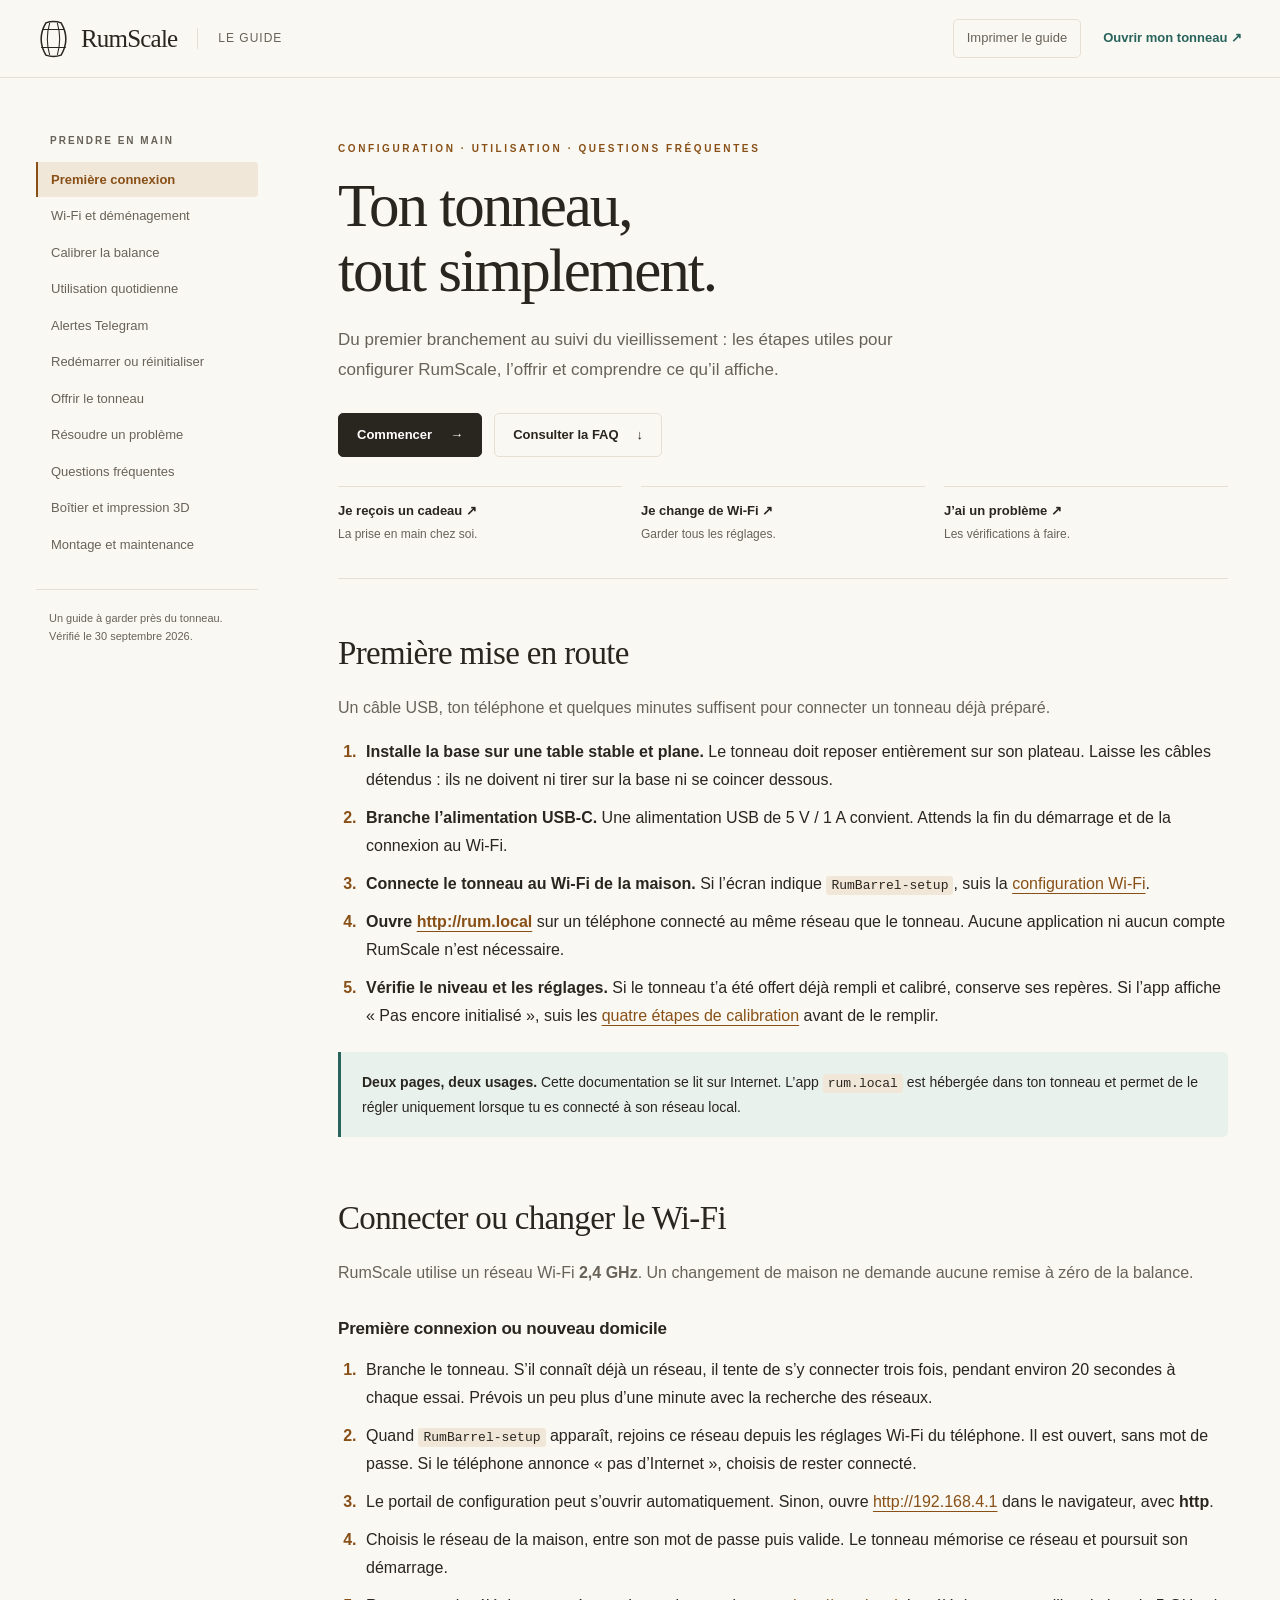
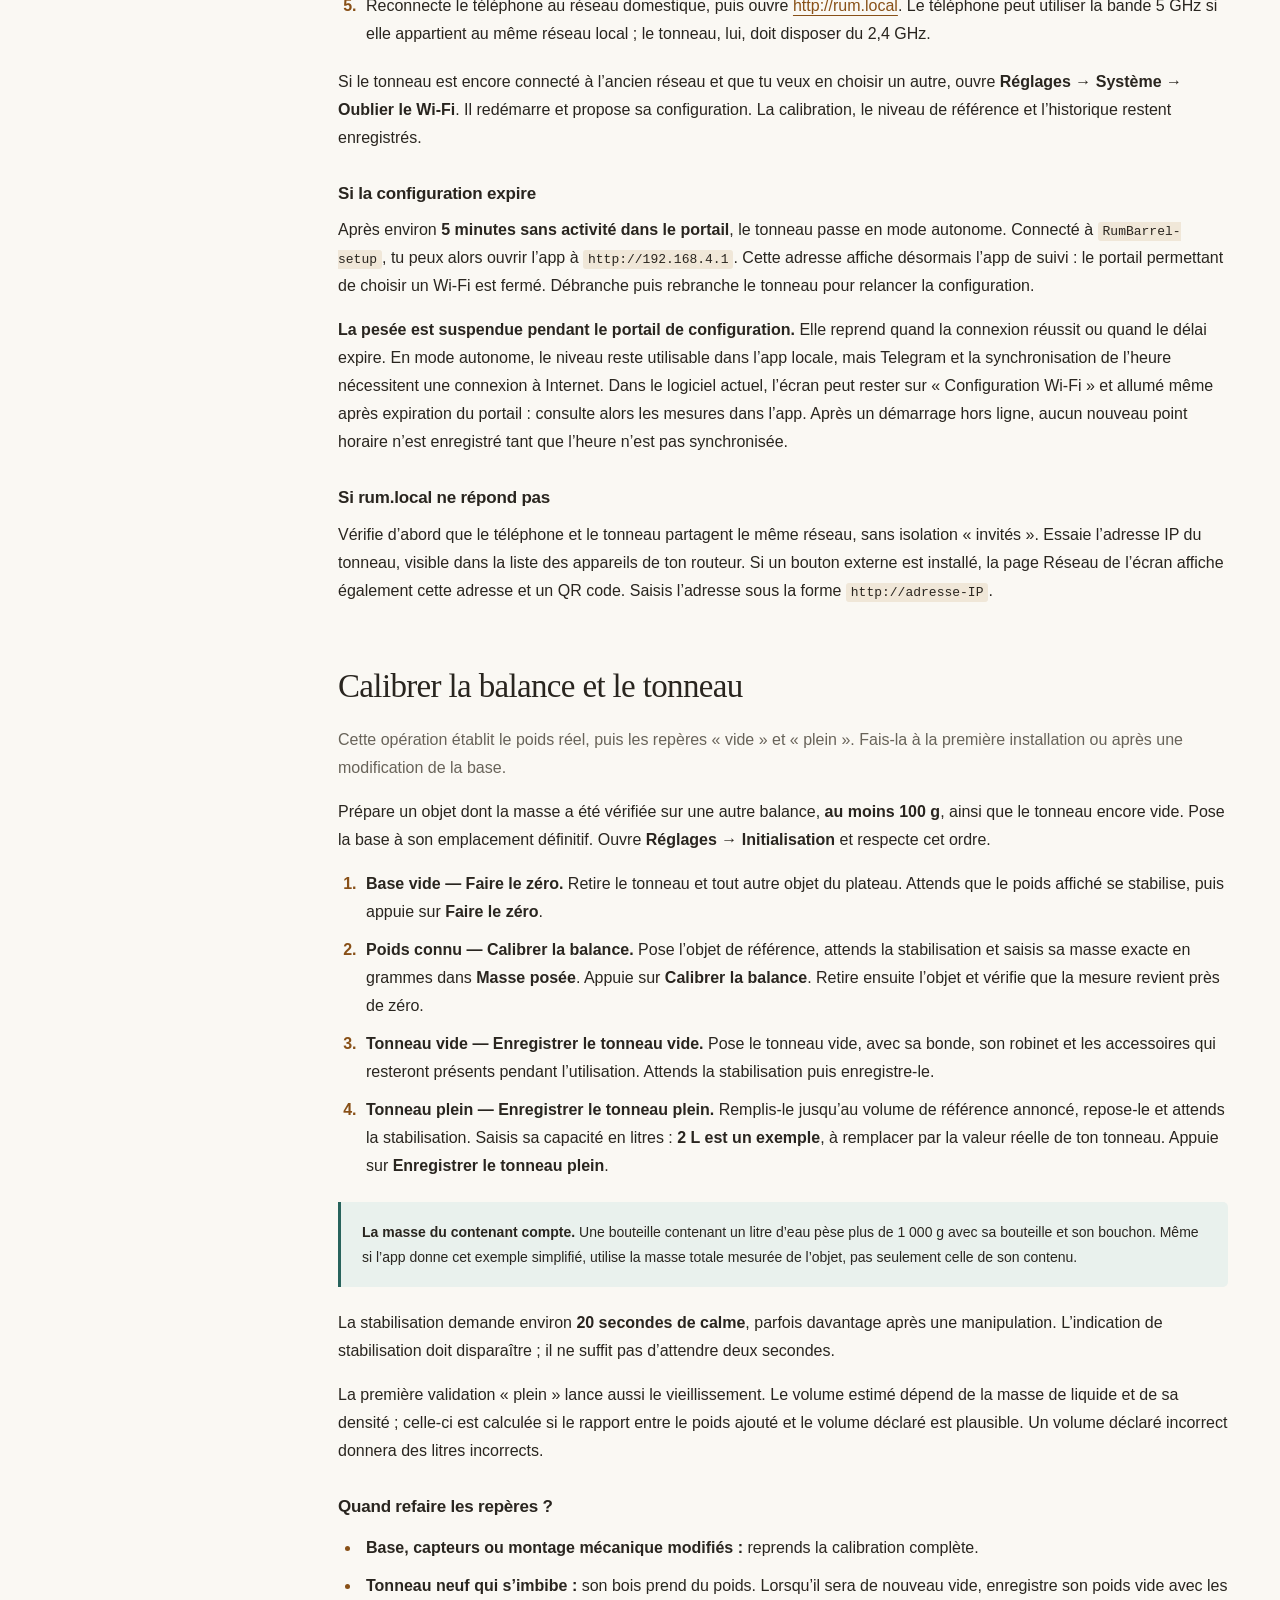
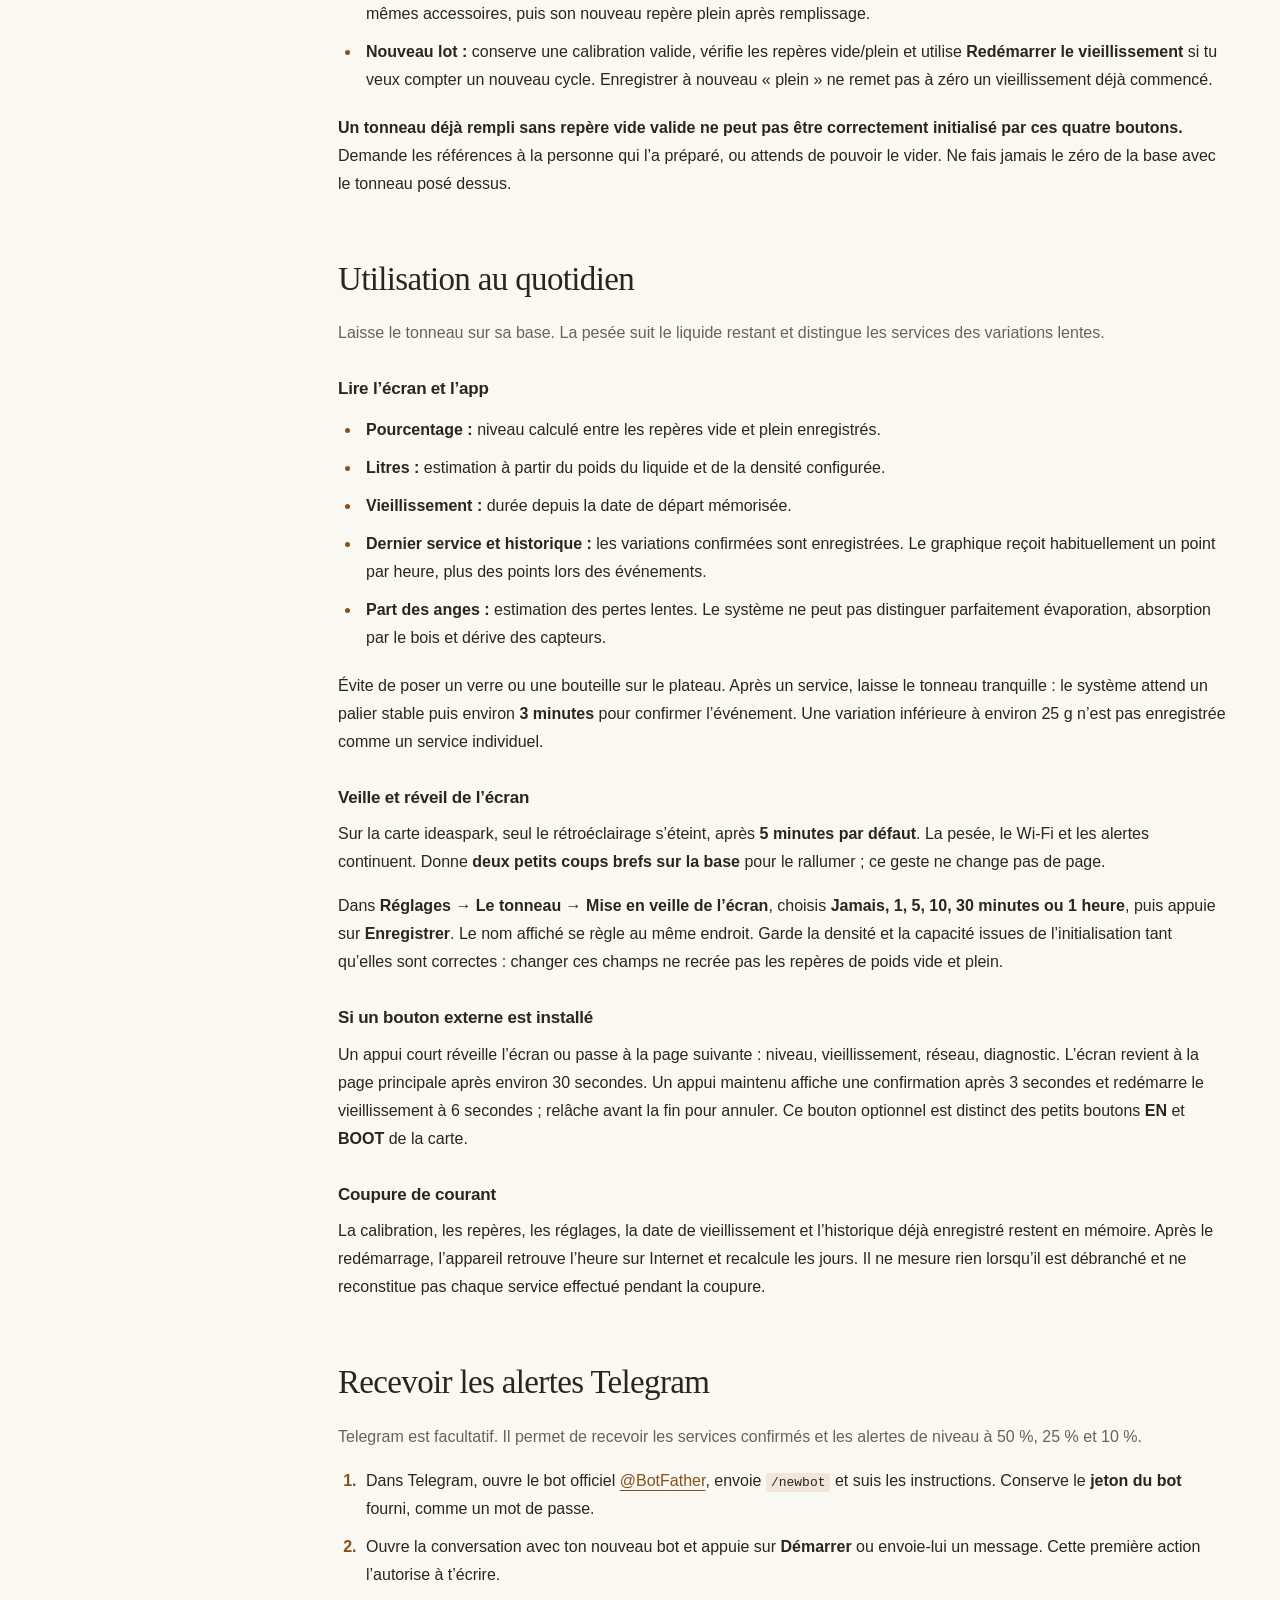
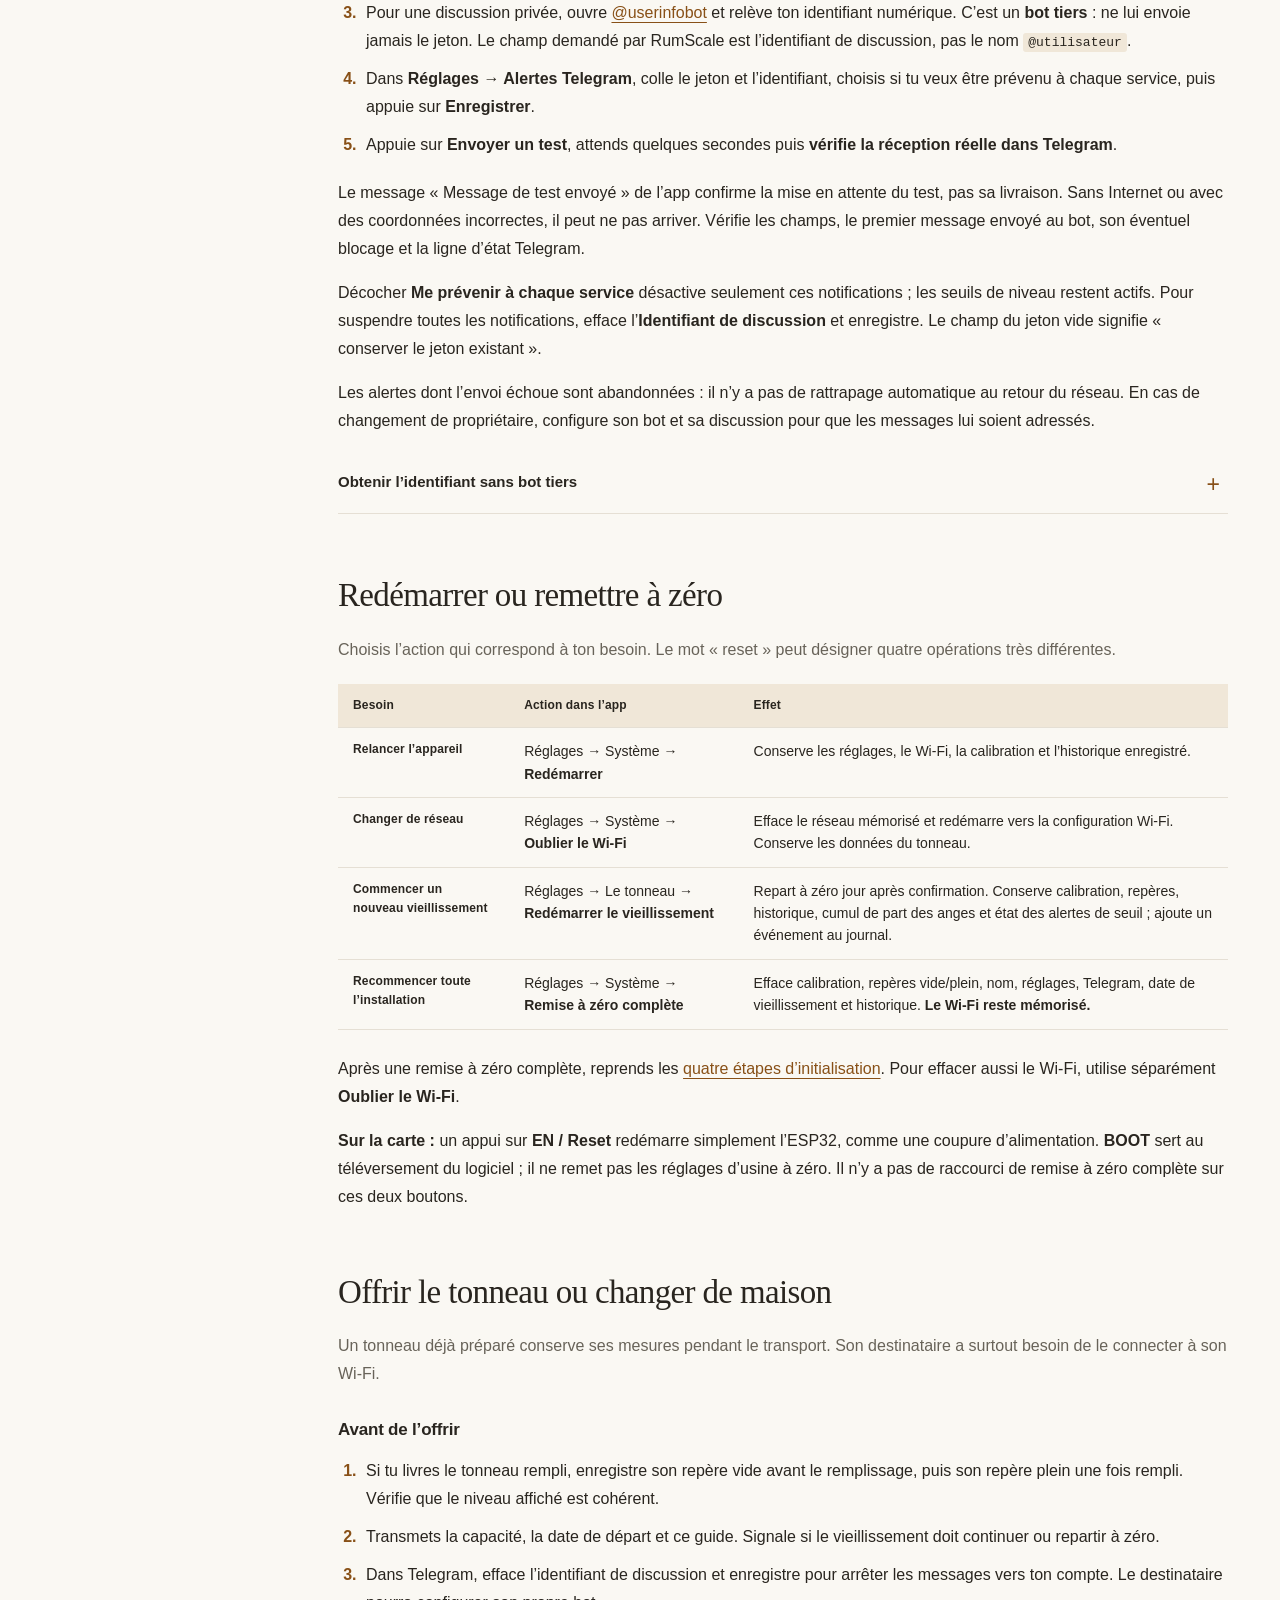
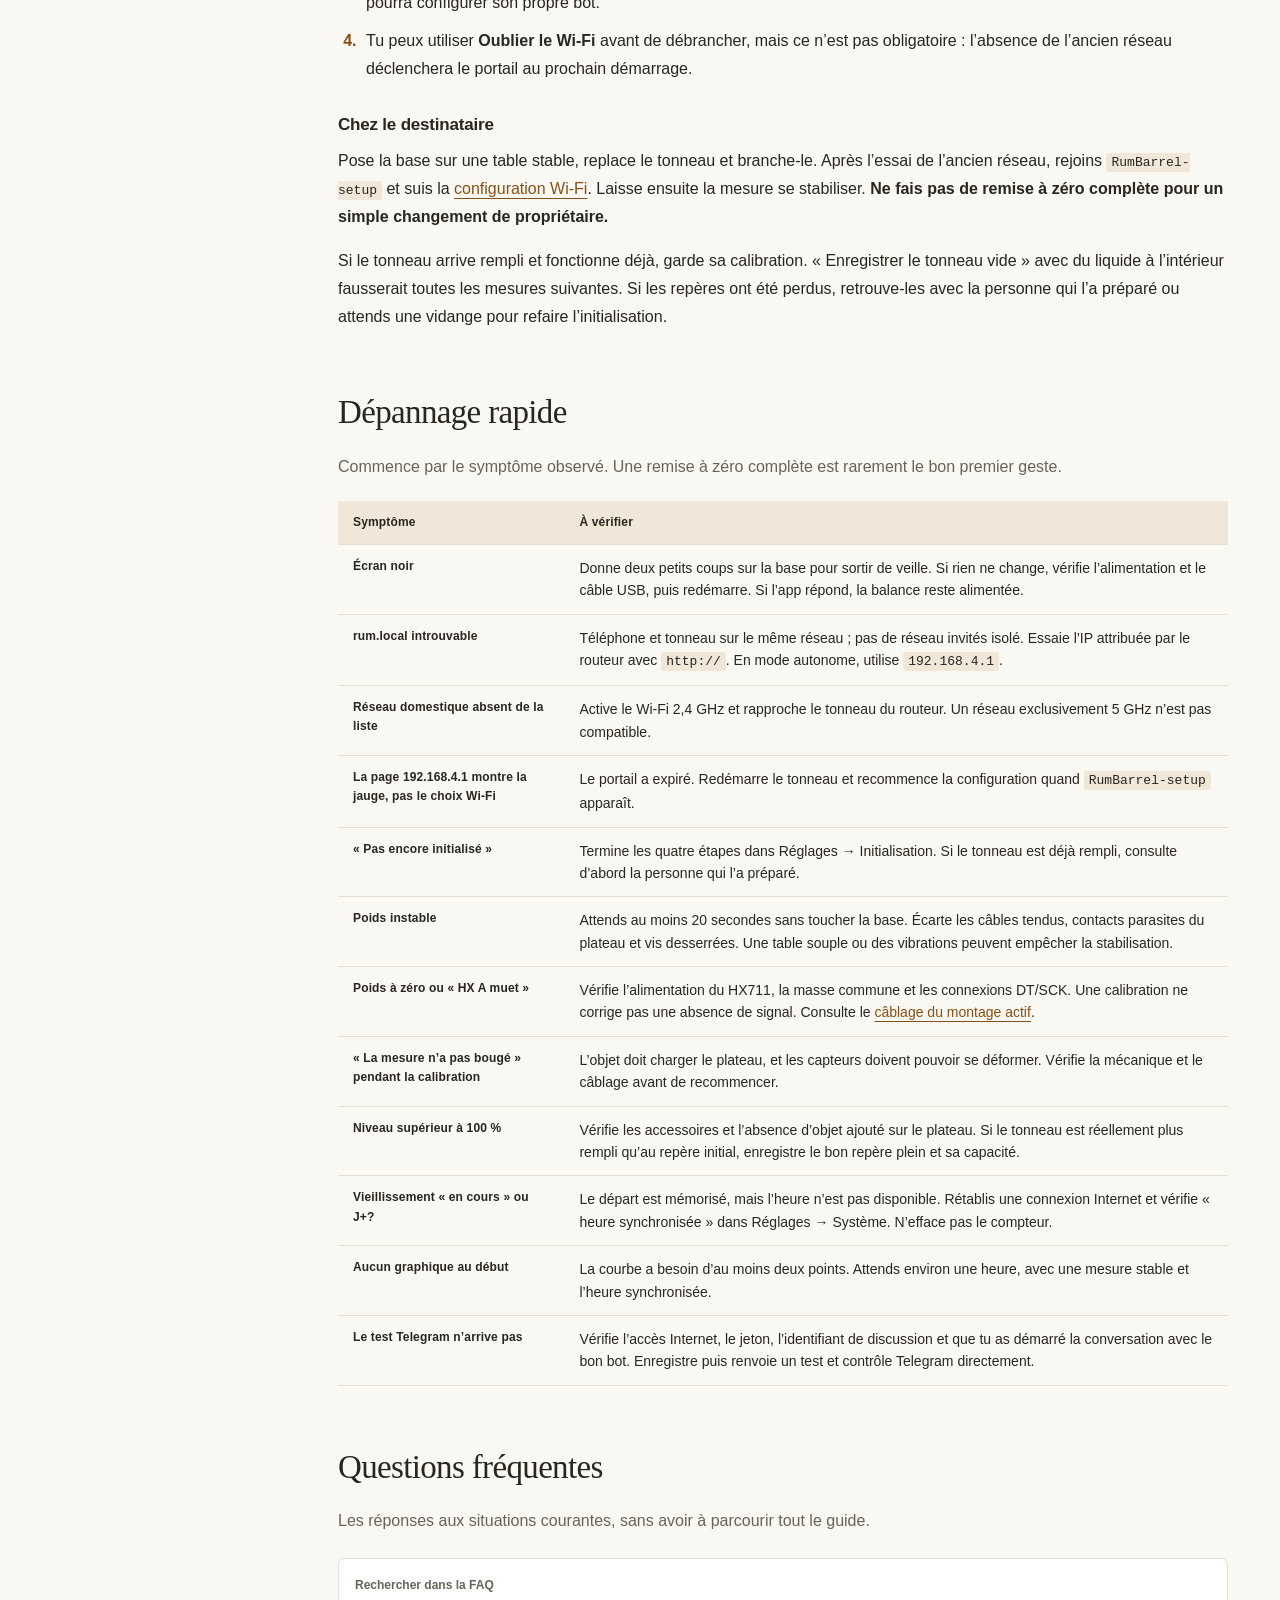
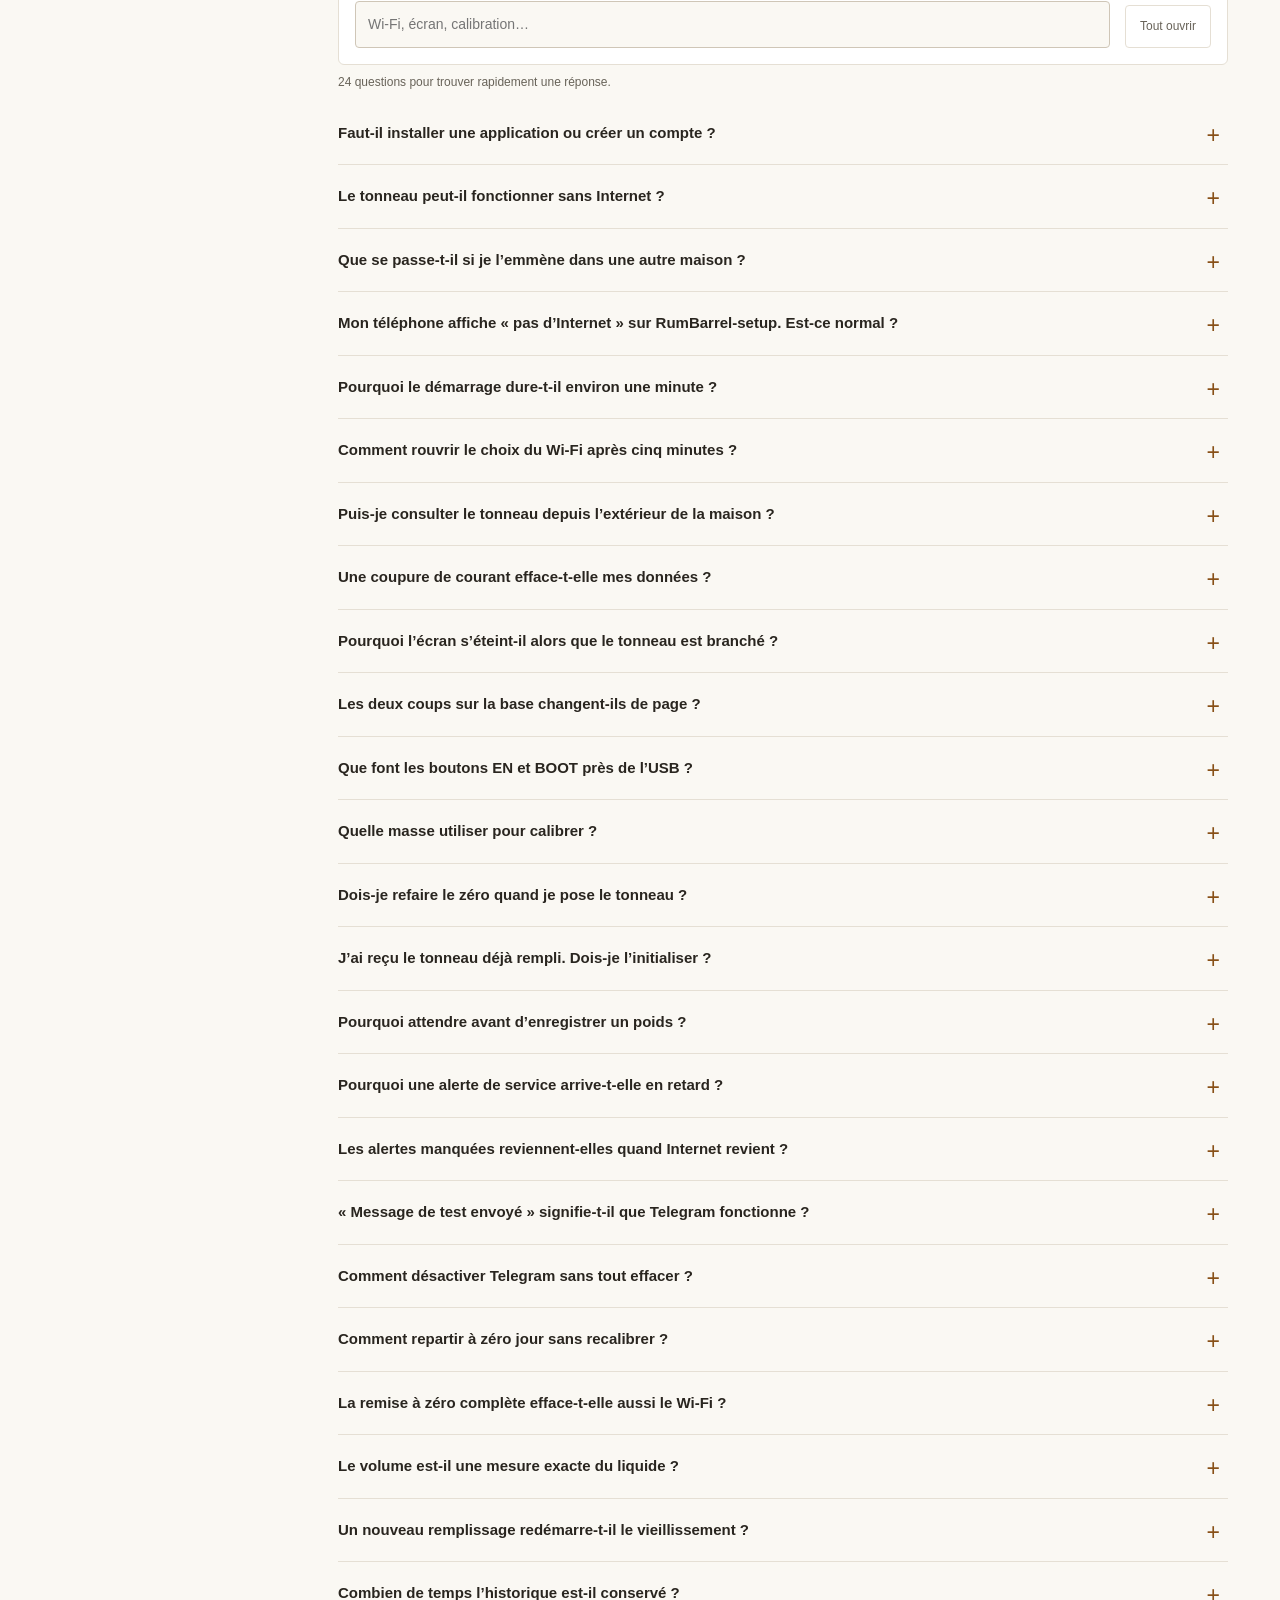
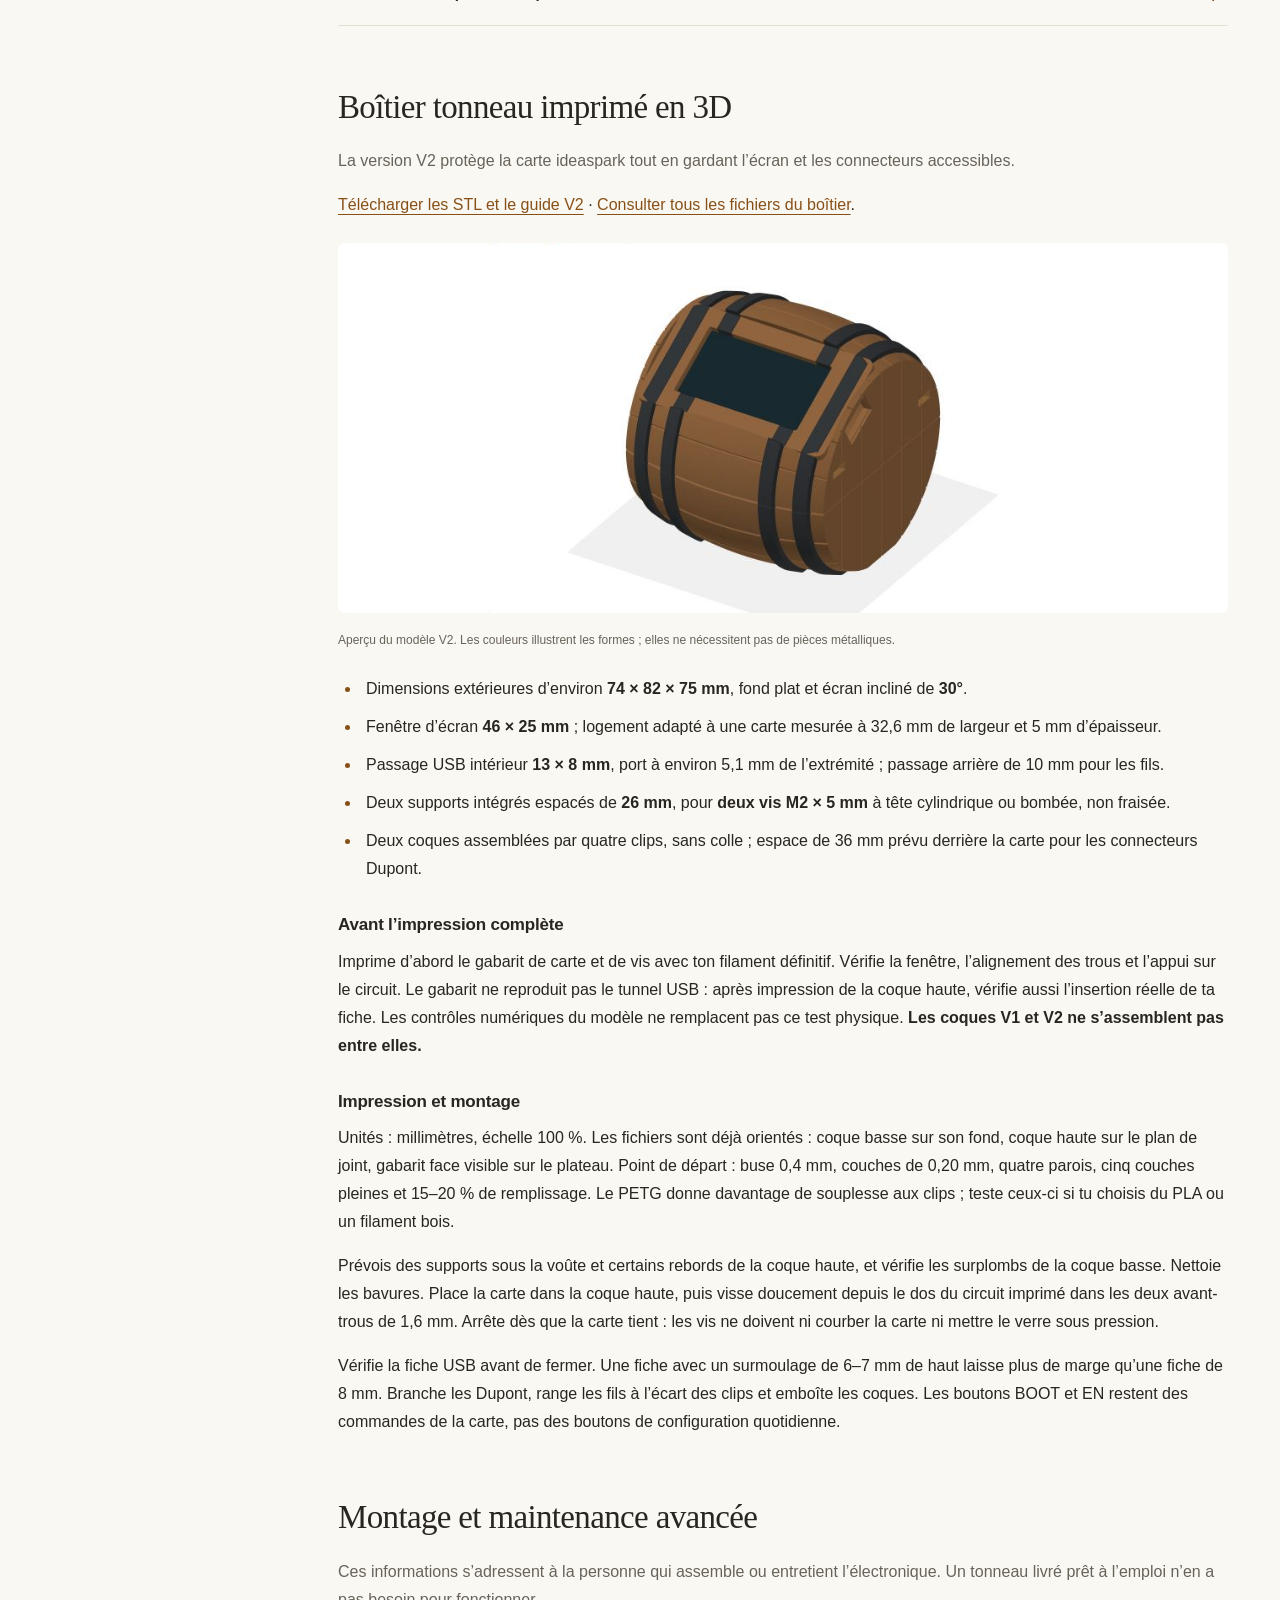
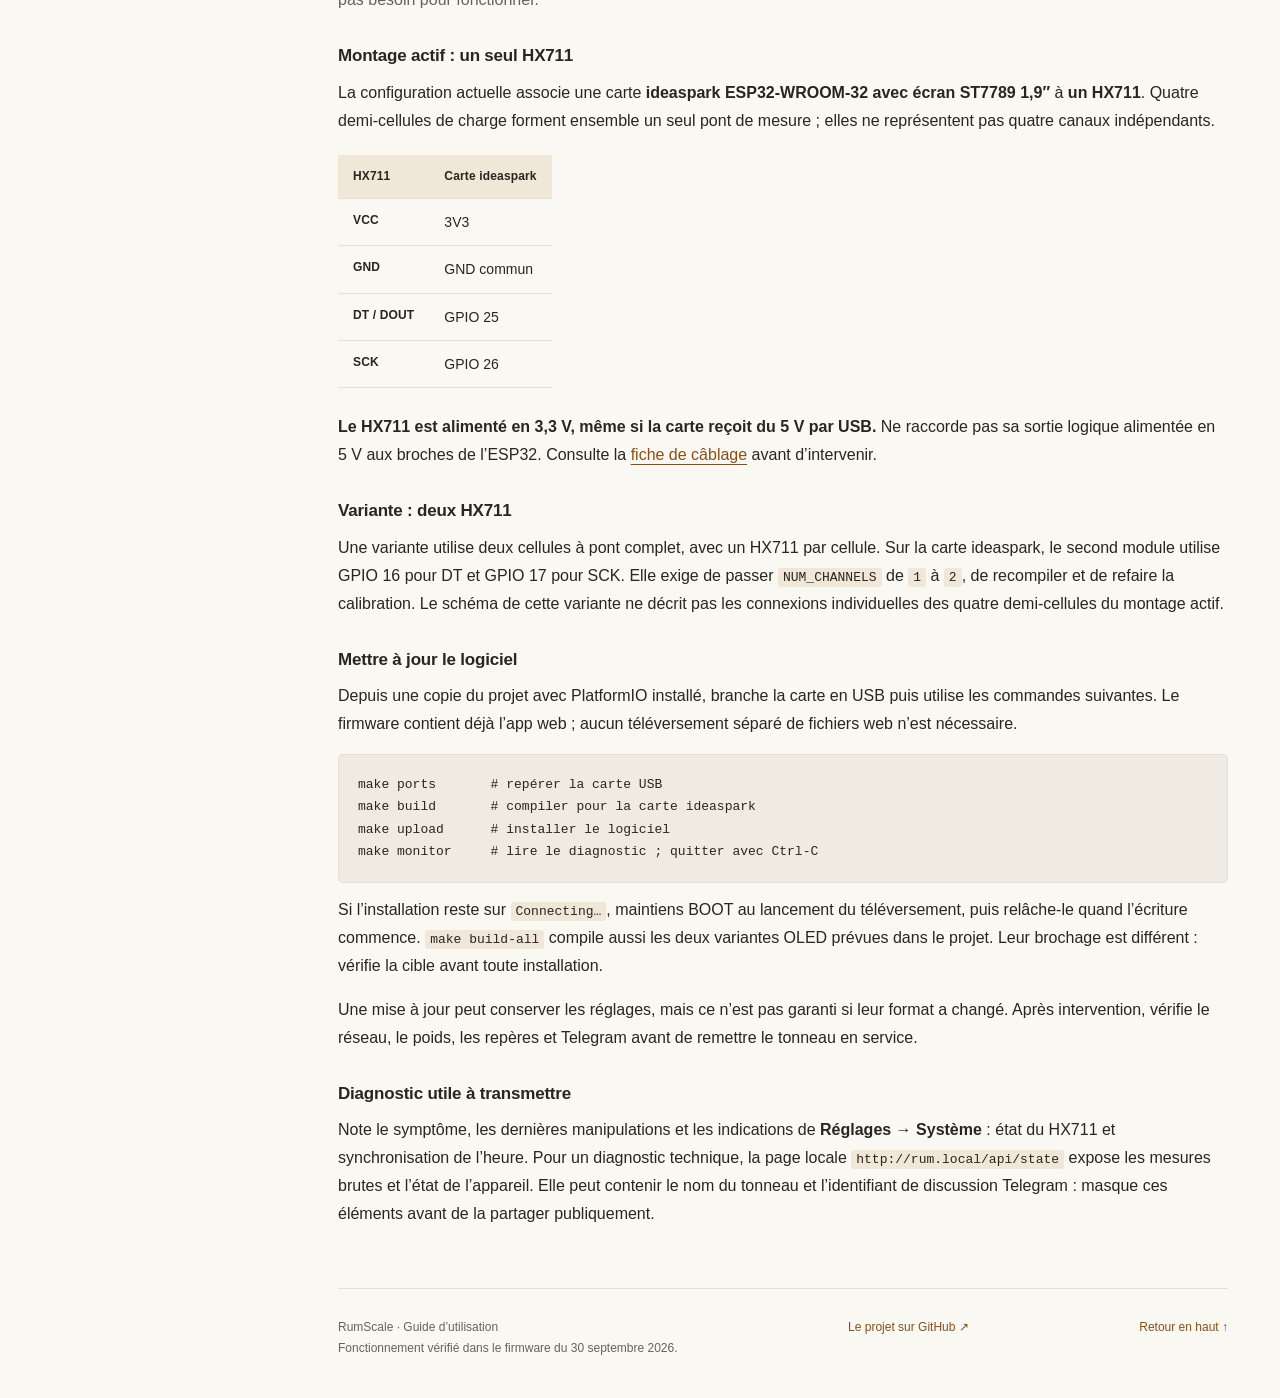
==== commit 69a5c66e: "Relier le guide aux fichiers du projet désormais public" ====
--- a/docs/index.html
+++ b/docs/index.html
@@ -239,6 +239,7 @@
 <section id="boitier" aria-labelledby="titre-boitier">
   <h2 id="titre-boitier">Boîtier tonneau imprimé en 3D</h2>
   <p class="lead">La version V2 protège la carte ideaspark tout en gardant l’écran et les connecteurs accessibles.</p>
+  <p><a href="https://github.com/pbouffaut/RumScale/raw/refs/heads/main/hardware/tonneau_ESP32_V2_STL_et_guide.zip">Télécharger les STL et le guide V2</a> · <a href="https://github.com/pbouffaut/RumScale/tree/main/hardware/tonneau_v2">Consulter tous les fichiers du boîtier</a>.</p>
   <figure><img src="assets/boitier-v2.png" alt="Aperçu du boîtier tonneau V2 : écran incliné, fond plat et deux coques emboîtables." loading="lazy"><figcaption>Aperçu du modèle V2. Les couleurs illustrent les formes ; elles ne nécessitent pas de pièces métalliques.</figcaption></figure>
   <ul>
     <li>Dimensions extérieures d’environ <strong>74 × 82 × 75 mm</strong>, fond plat et écran incliné de <strong>30°</strong>.</li>
@@ -276,6 +277,6 @@
   <p>Note le symptôme, les dernières manipulations et les indications de <strong>Réglages → Système</strong> : état du HX711 et synchronisation de l’heure. Pour un diagnostic technique, la page locale <code>http://rum.local/api/state</code> expose les mesures brutes et l’état de l’appareil. Elle peut contenir le nom du tonneau et l’identifiant de discussion Telegram : masque ces éléments avant de la partager publiquement.</p>
 </section>
 
-<footer class="site-footer"><p>RumScale · Guide d’utilisation<br>Fonctionnement vérifié dans le firmware du 30 septembre 2026.</p><a href="#haut">Retour en haut ↑</a></footer>
+<footer class="site-footer"><p>RumScale · Guide d’utilisation<br>Fonctionnement vérifié dans le firmware du 30 septembre 2026.</p><a href="https://github.com/pbouffaut/RumScale">Le projet sur GitHub ↗</a><a href="#haut">Retour en haut ↑</a></footer>
 </main></div>
 </body></html>
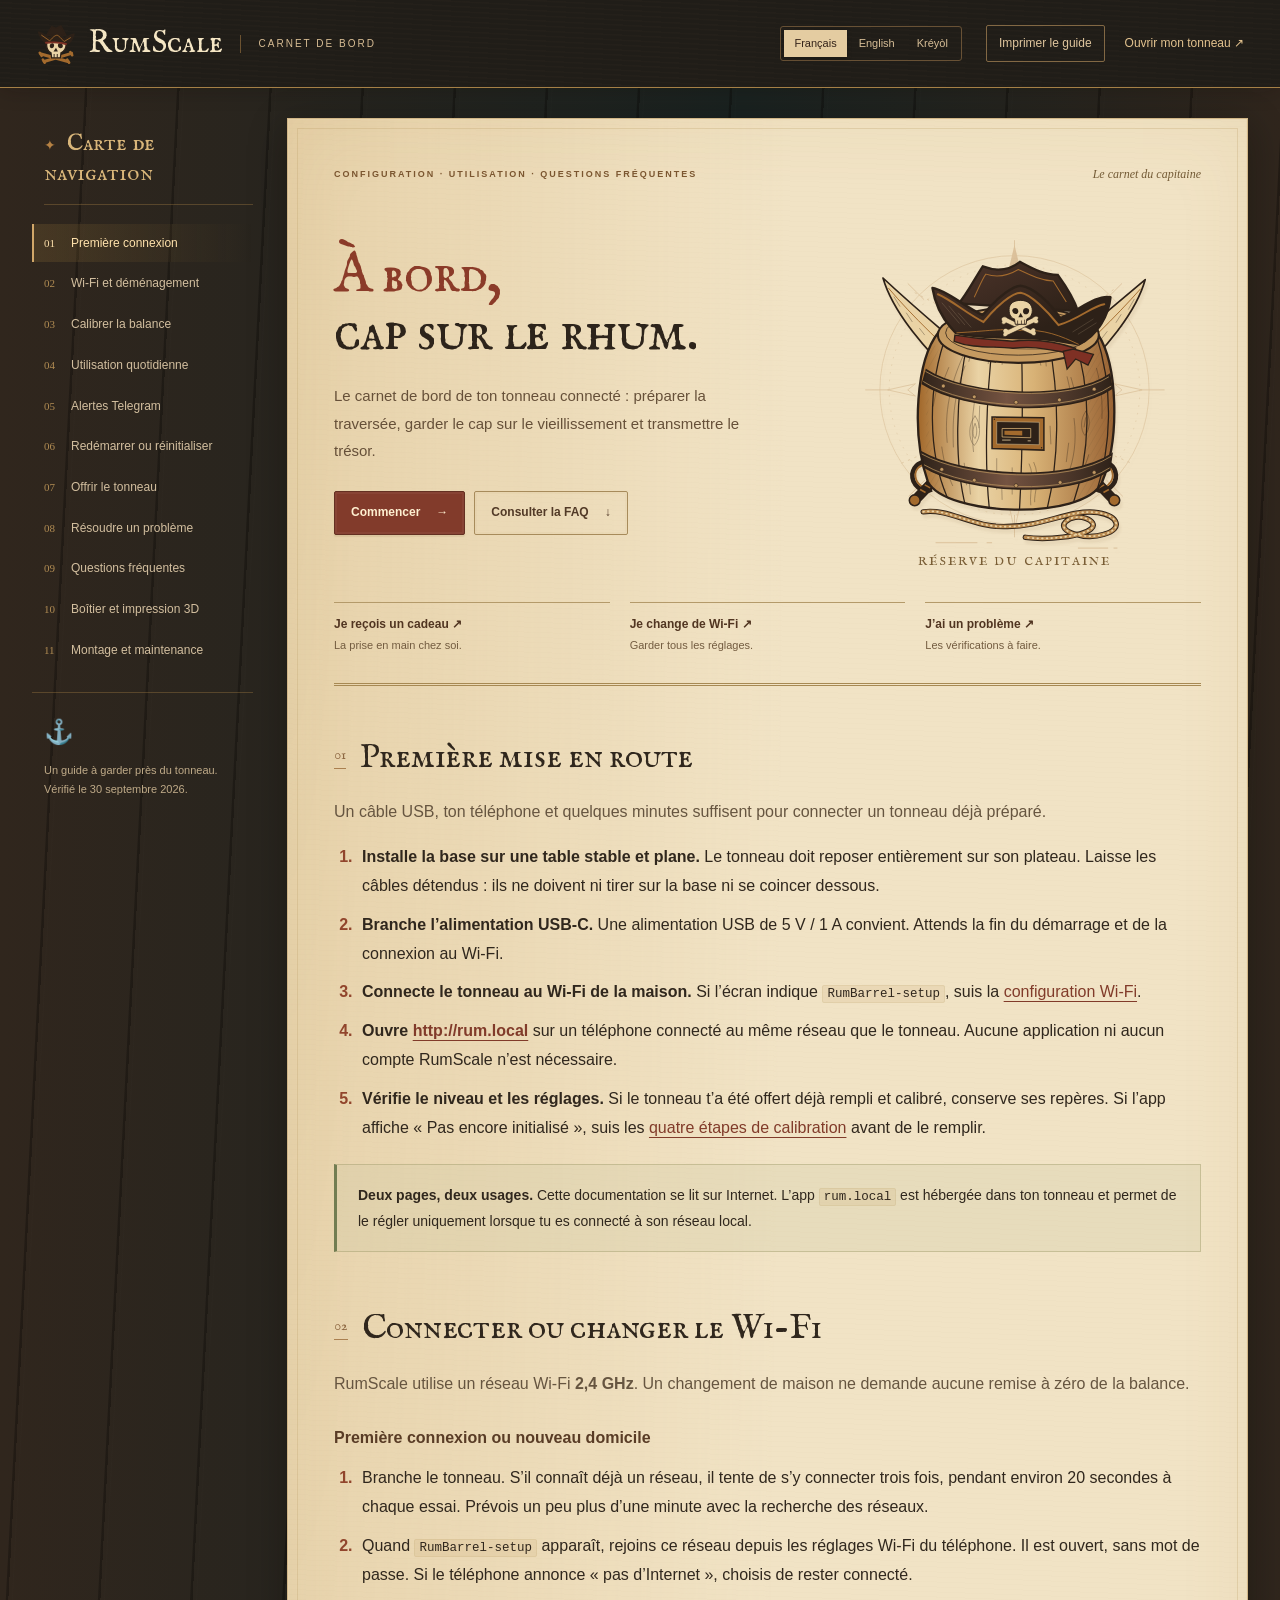
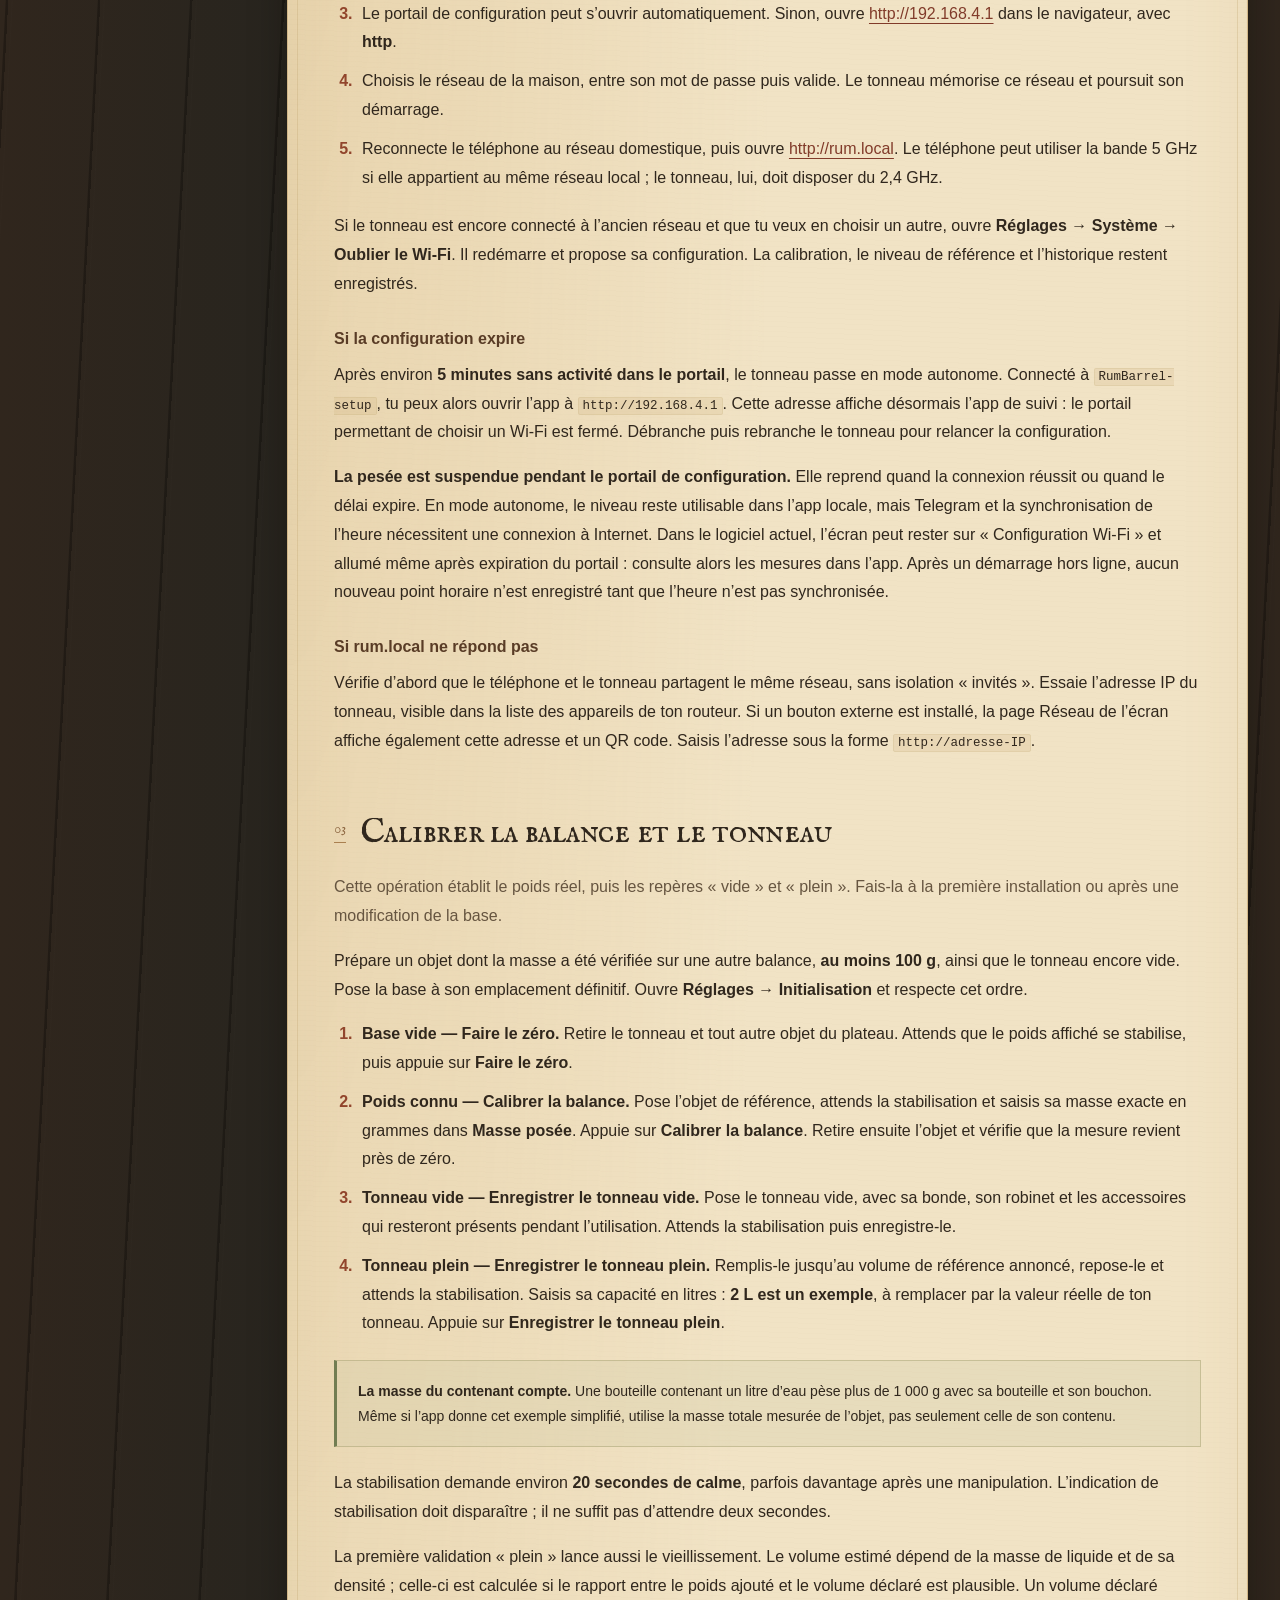
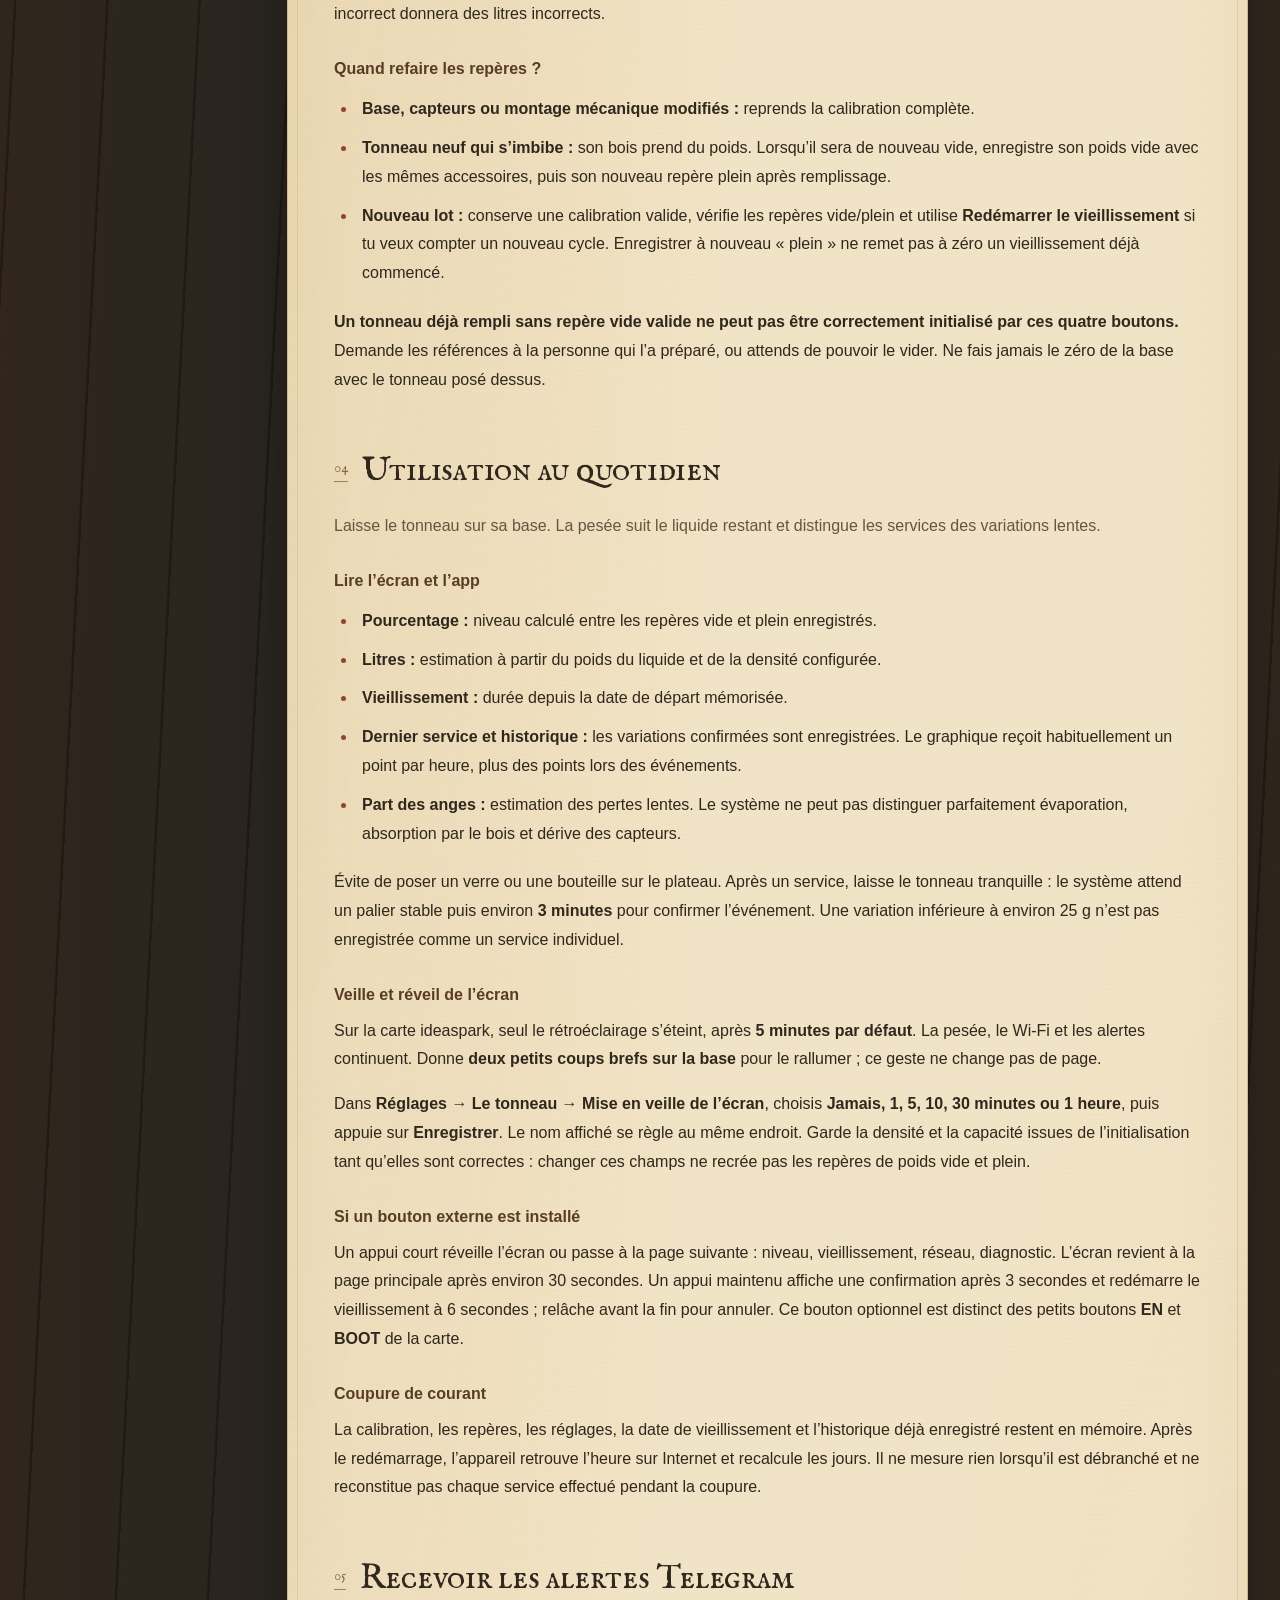
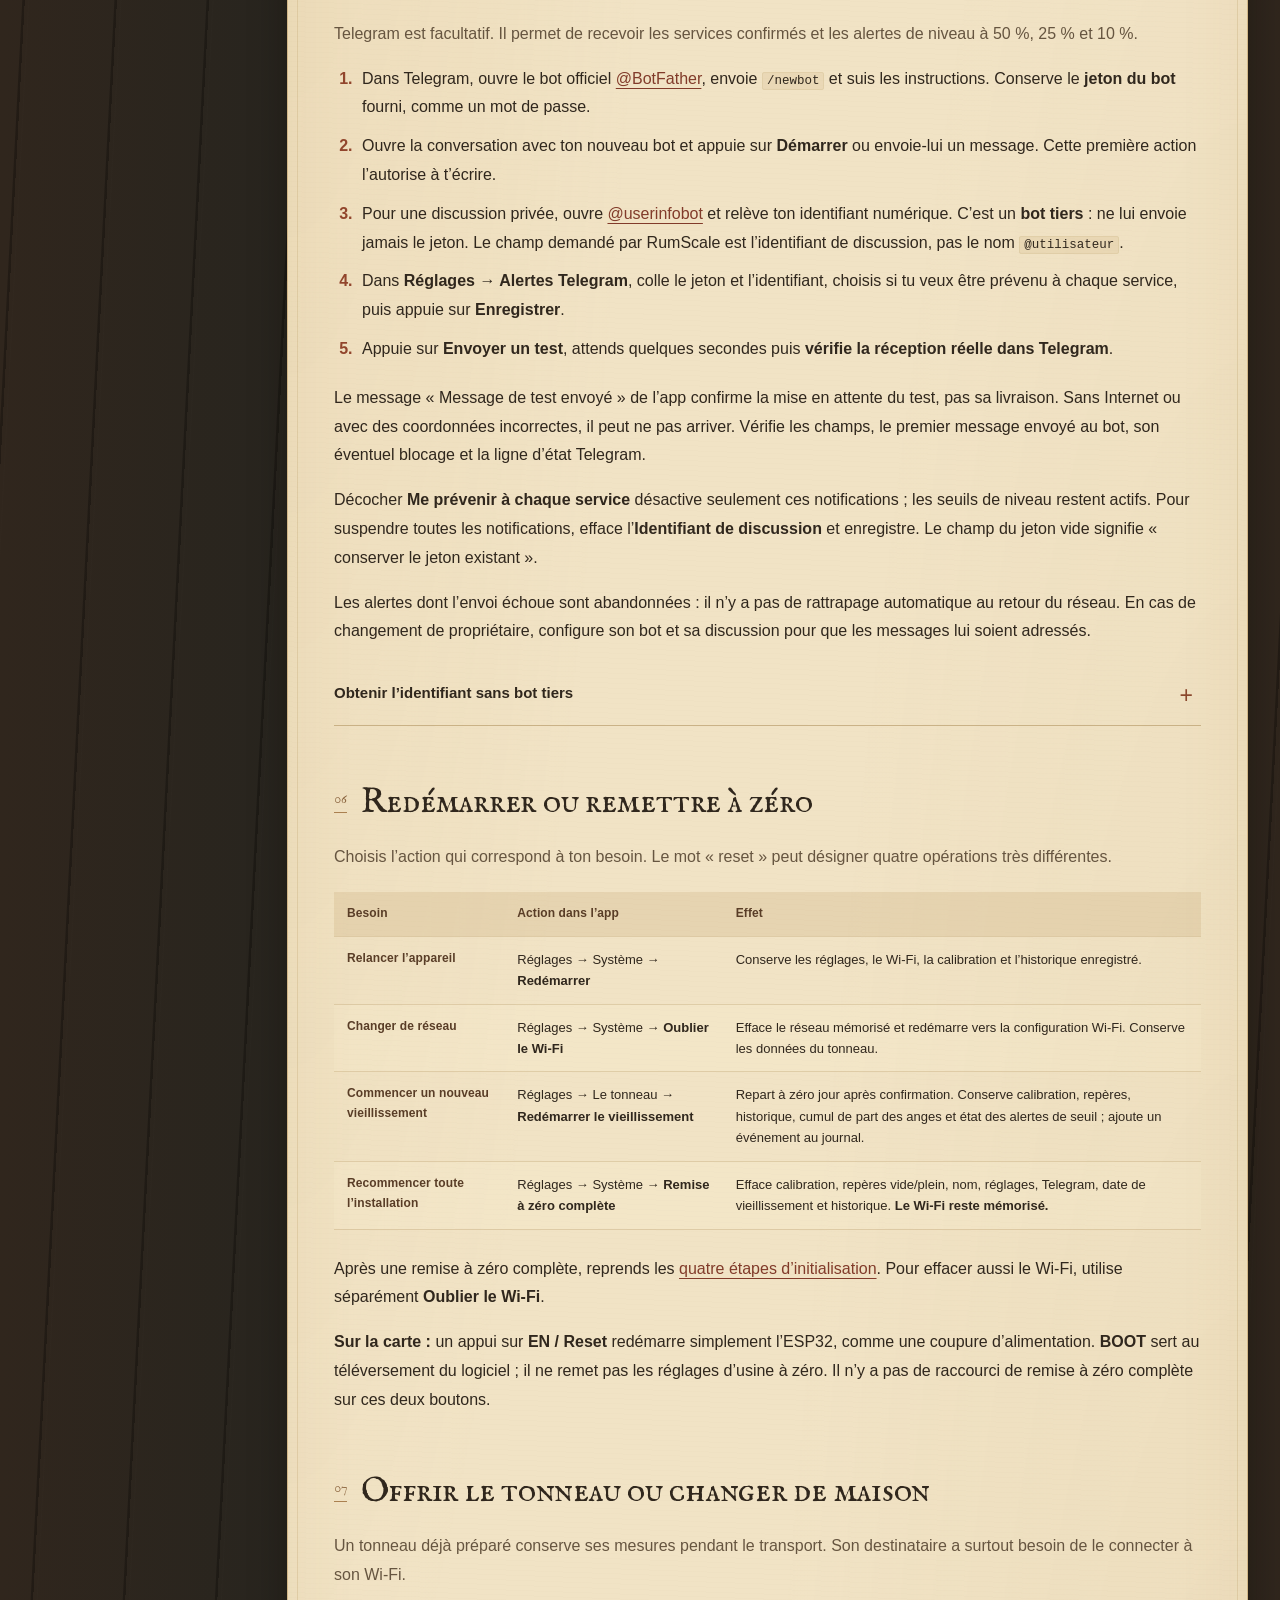
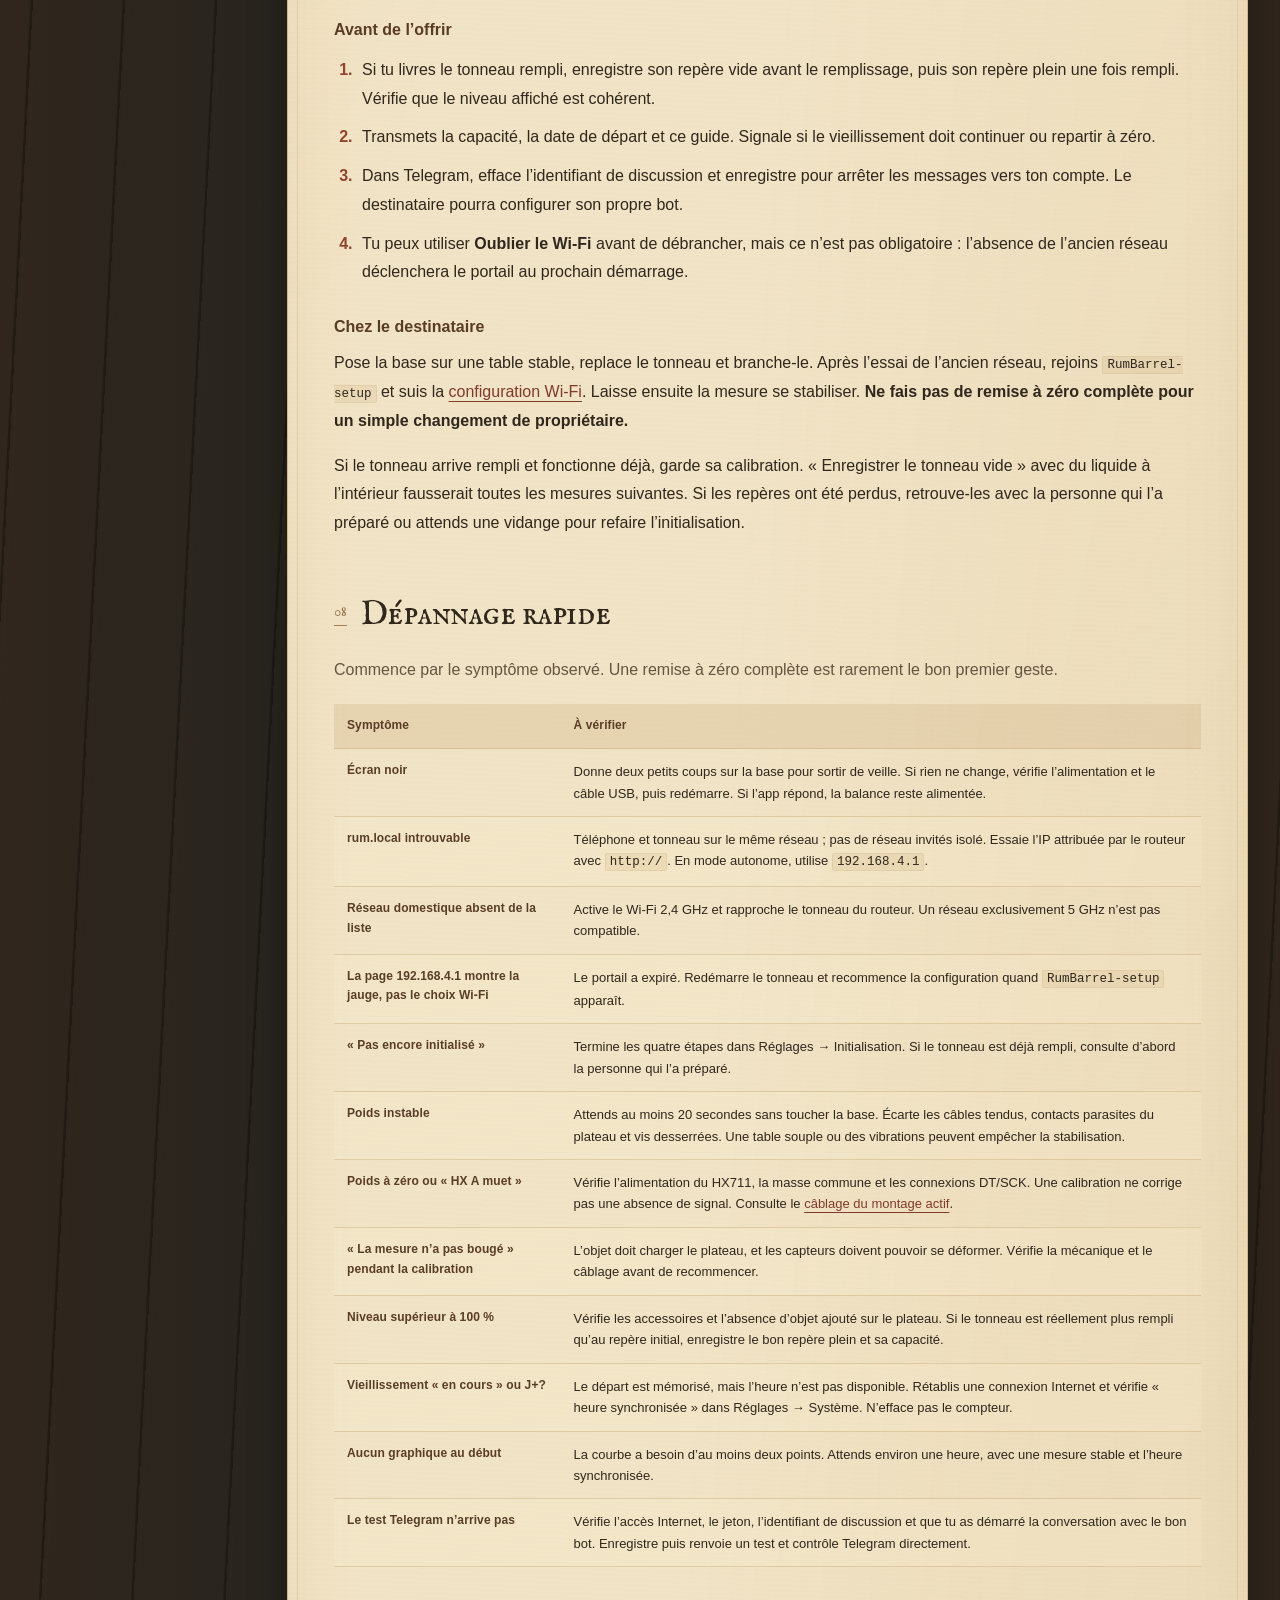
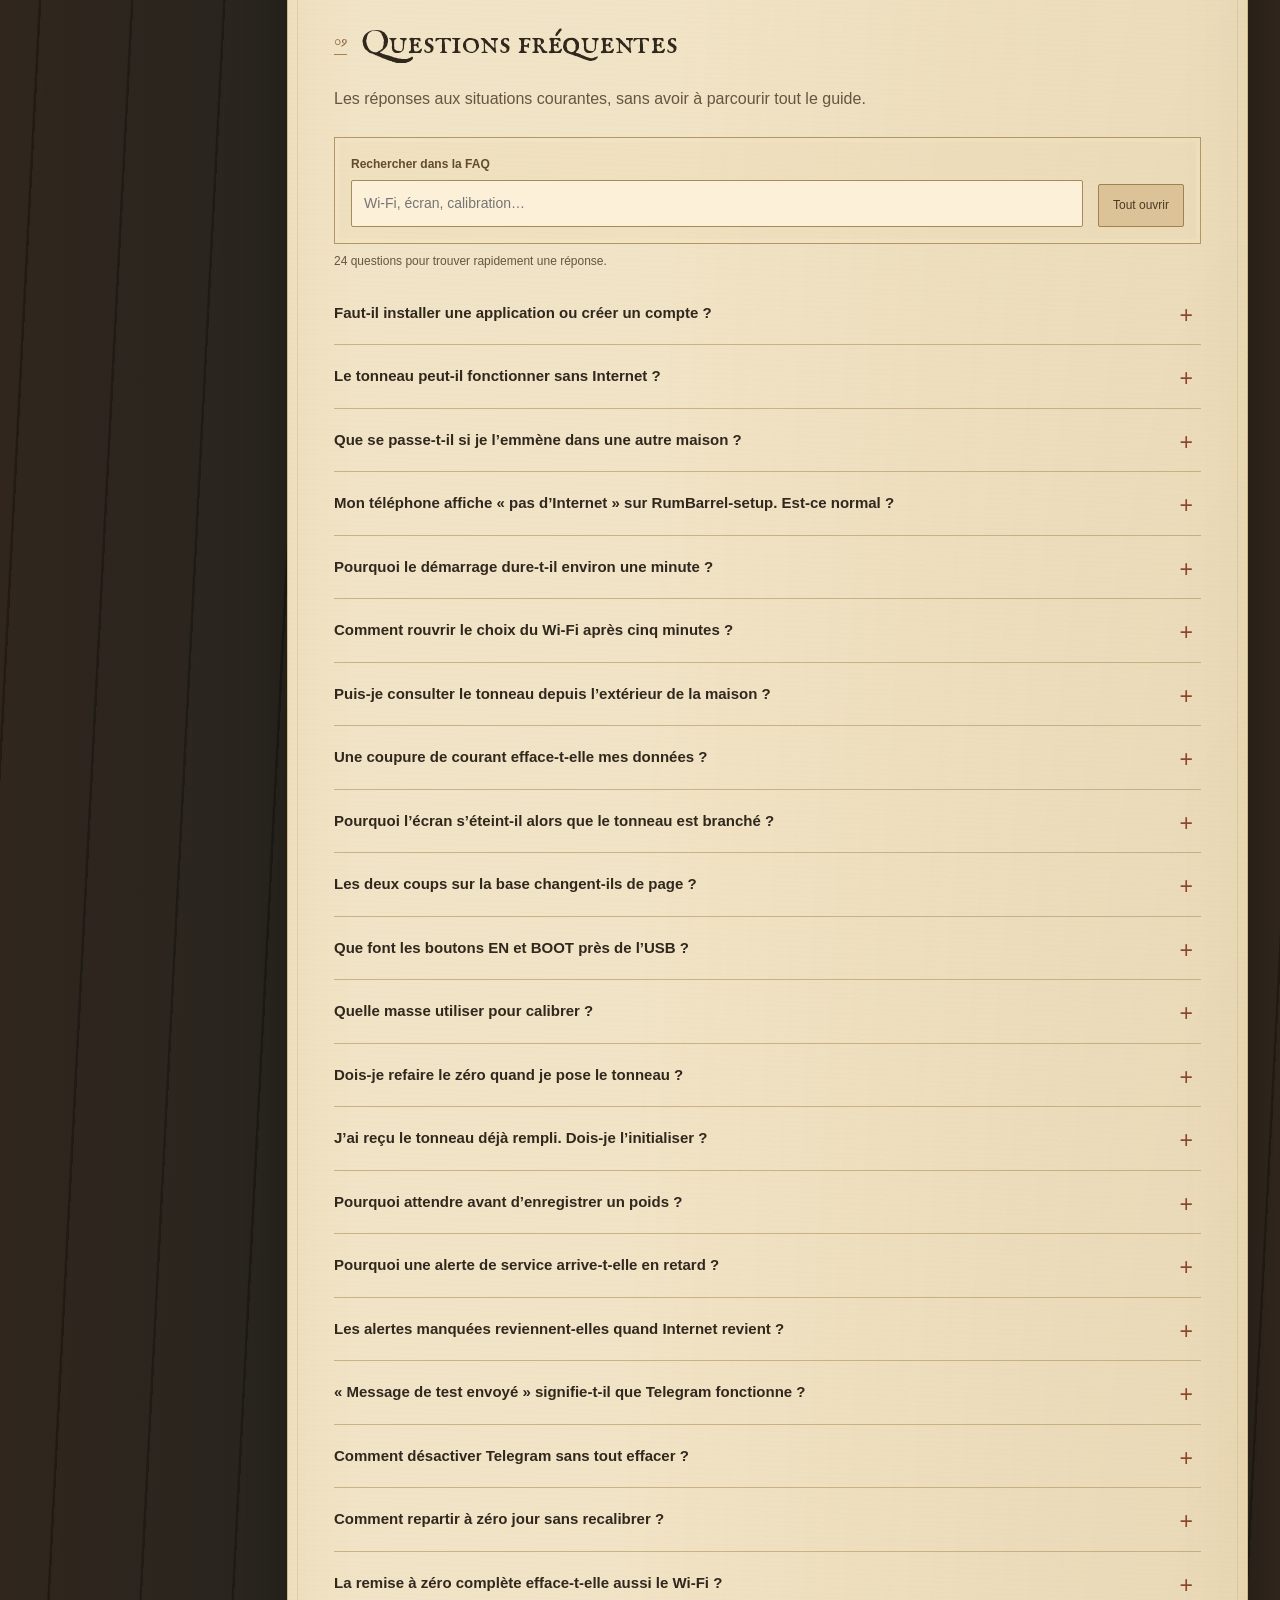
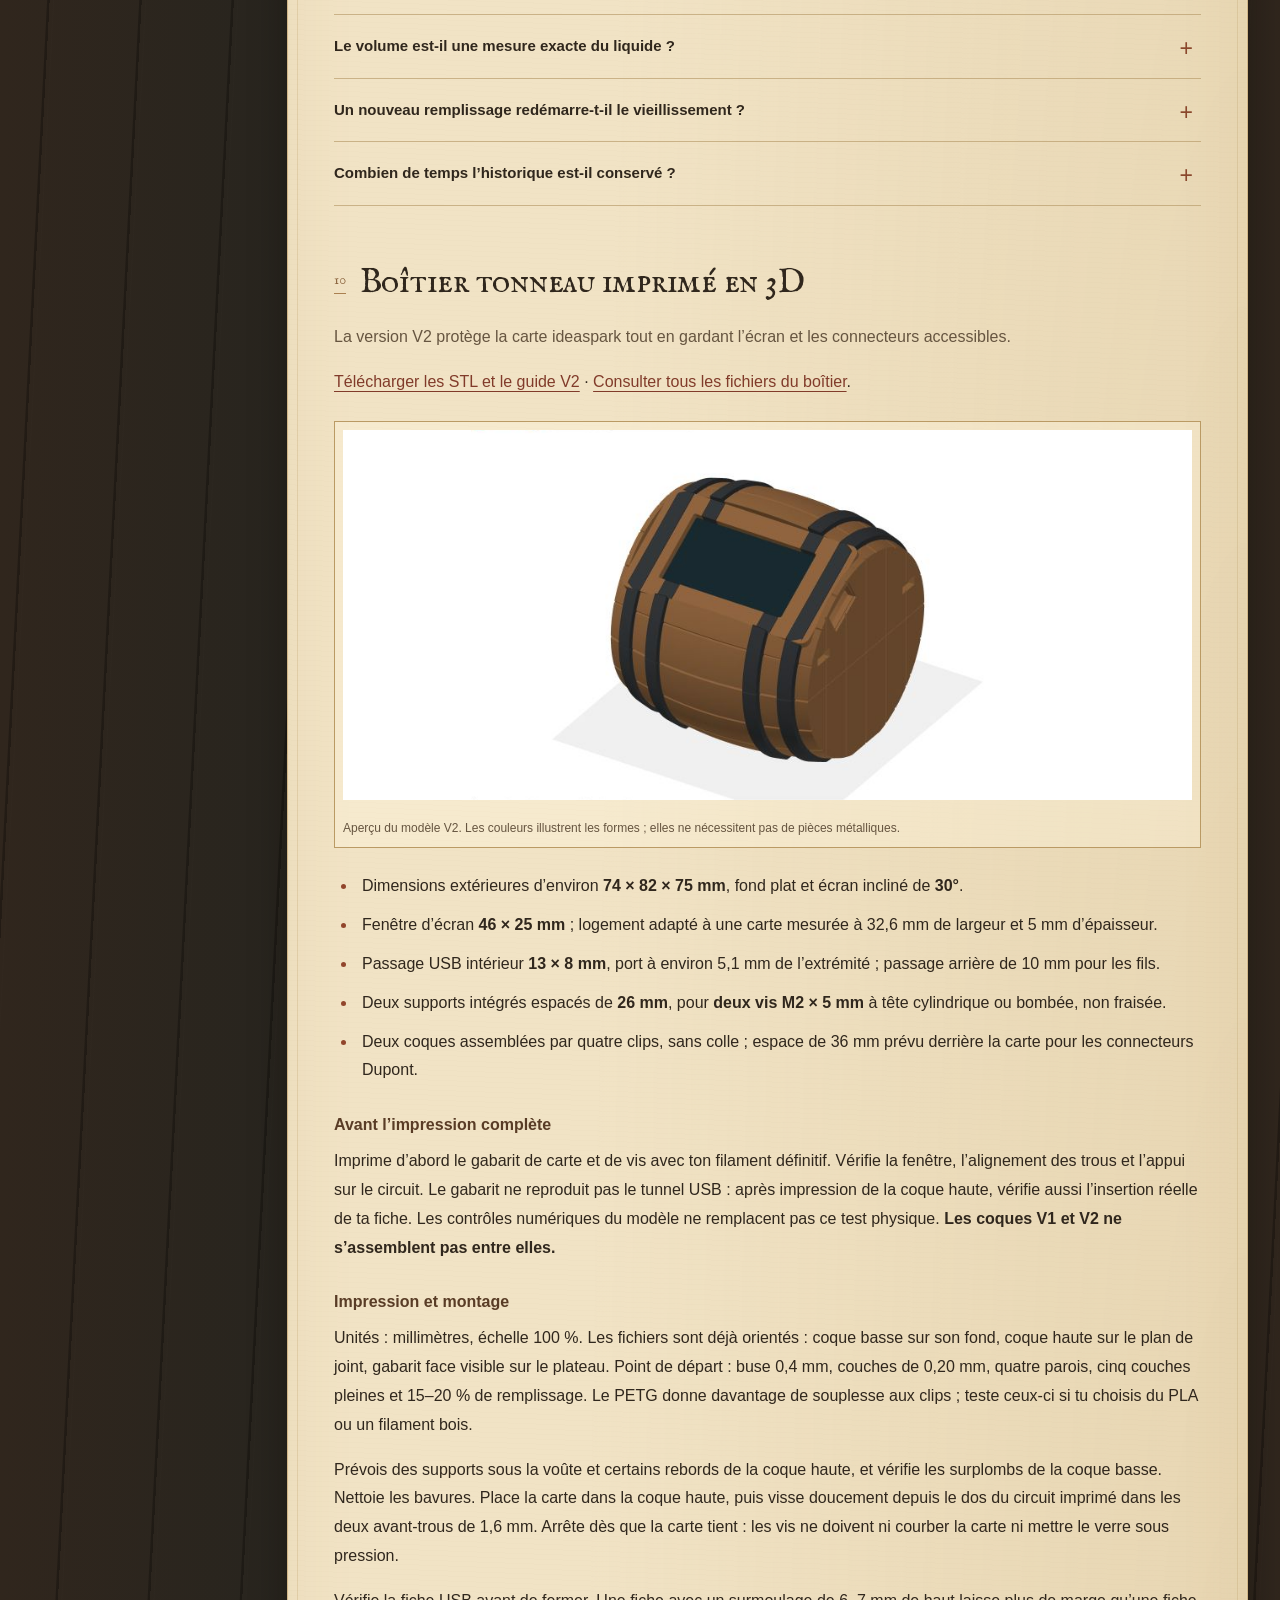
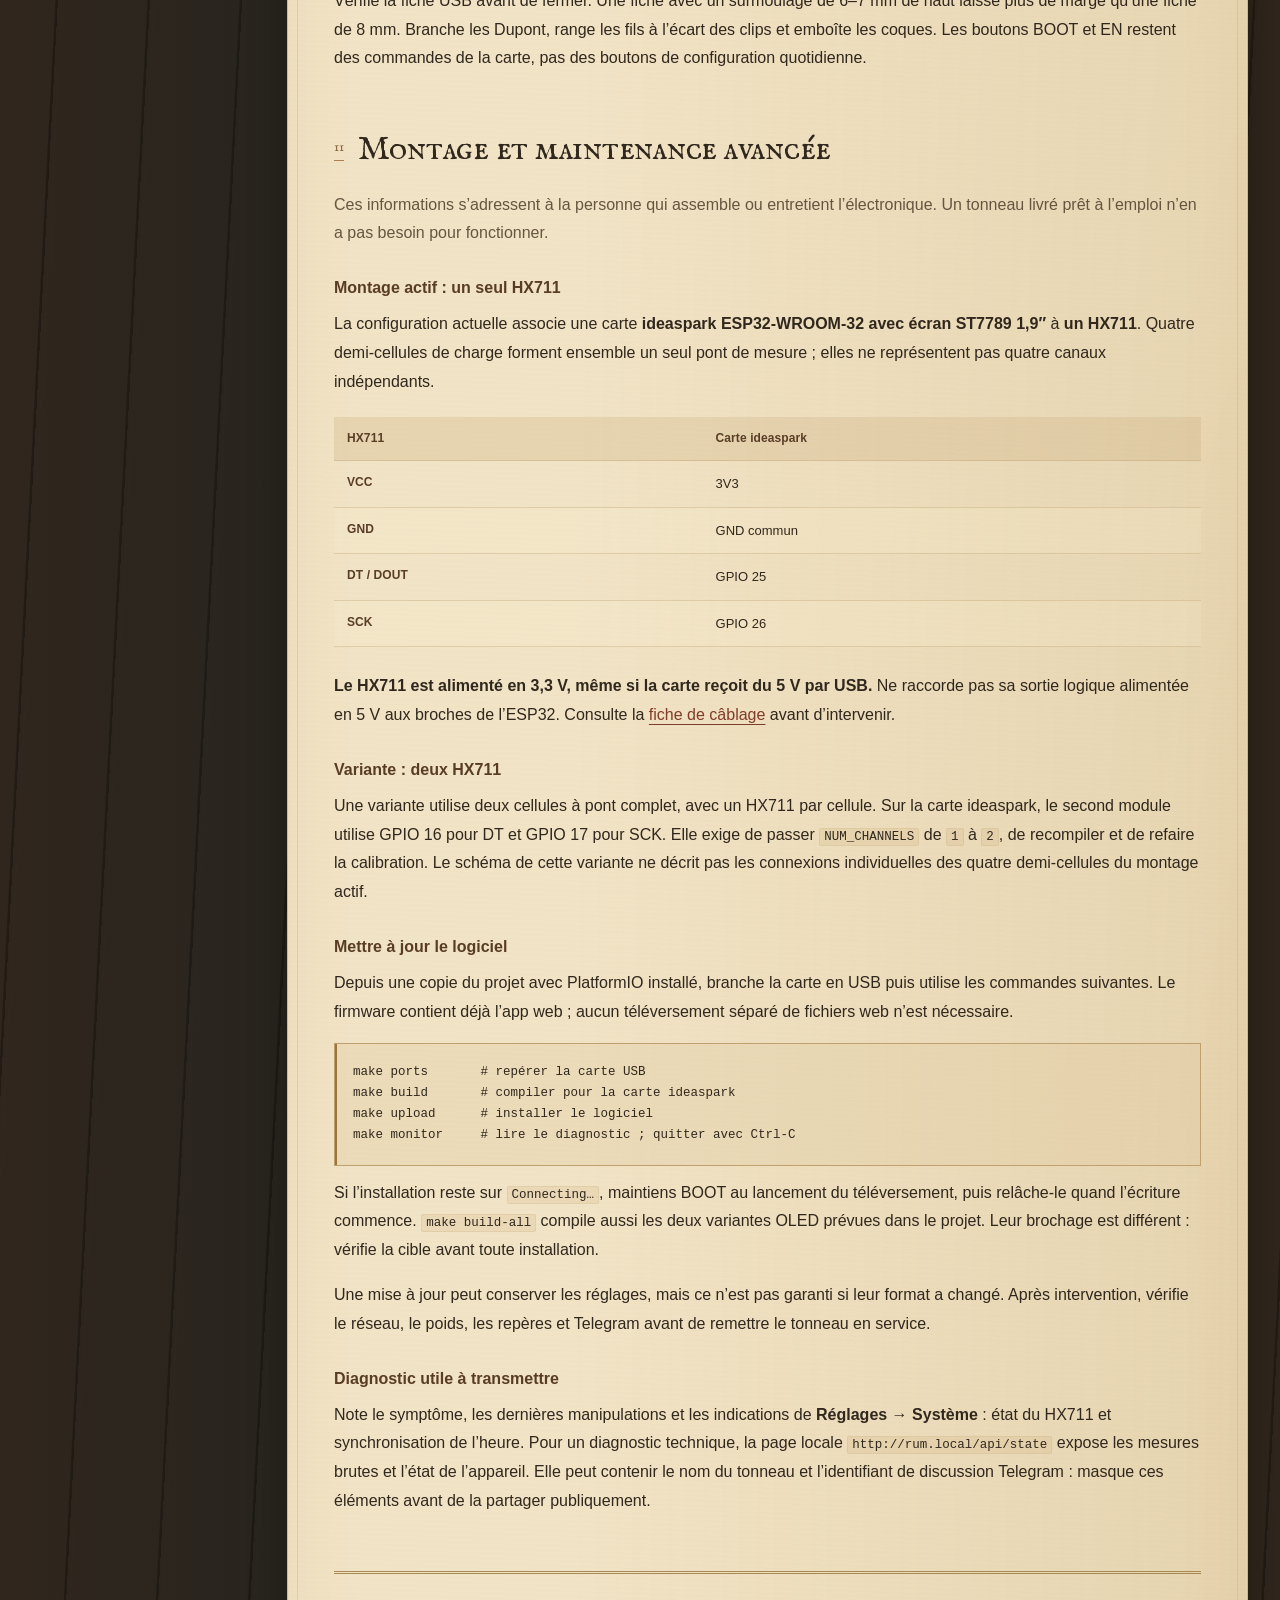
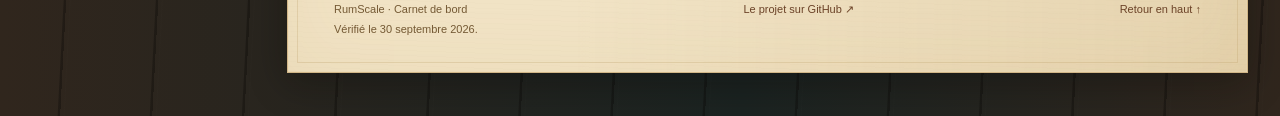
==== commit aba0fcd3: "Publier le guide pirate en français, anglais et créole guadeloupéen" ====
--- a/docs/index.html
+++ b/docs/index.html
@@ -3,23 +3,28 @@
 <head>
 <meta charset="utf-8">
 <meta name="viewport" content="width=device-width, initial-scale=1">
-<meta name="description" content="Le guide RumScale : connecter le tonneau au Wi-Fi, calibrer la balance, configurer Telegram, offrir le tonneau et résoudre les problèmes courants.">
-<meta name="theme-color" content="#faf8f3">
+<meta name="description" content="RumScale — Guide de configuration et FAQ. Le carnet de bord de ton tonneau connecté : préparer la traversée, garder le cap sur le vieillissement et transmettre le trésor.">
+<meta name="theme-color" content="#201d18">
 <title>RumScale — Guide de configuration et FAQ</title>
-<link rel="icon" type="image/svg+xml" href="assets/tonneau.svg">
+<link rel="canonical" href="https://pbouffaut.github.io/RumScale/">
+<link rel="alternate" hreflang="fr" href="https://pbouffaut.github.io/RumScale/">
+<link rel="alternate" hreflang="en" href="https://pbouffaut.github.io/RumScale/en/">
+<link rel="alternate" hreflang="gcf" href="https://pbouffaut.github.io/RumScale/gcf/">
+<link rel="alternate" hreflang="x-default" href="https://pbouffaut.github.io/RumScale/">
+<link rel="icon" type="image/svg+xml" href="assets/pirate-mark.svg">
 <link rel="stylesheet" href="assets/guide.css">
+<script id="guide-strings" type="application/json">{"searchLabel": "Rechercher dans la FAQ", "searchPlaceholder": "Wi-Fi, écran, calibration…", "expand": "Tout ouvrir", "collapse": "Tout fermer", "empty": "Aucune réponse trouvée. Essaie un autre mot, ou consulte le dépannage ci-dessus.", "count": "{total} questions pour trouver rapidement une réponse.", "resultOne": "{n} réponse sur {total}", "resultMany": "{n} réponses sur {total}"}</script>
 <script src="assets/guide.js" defer></script>
 </head>
 <body id="haut">
 <a class="skip" href="#contenu">Aller au contenu</a>
 <div class="reading-progress" aria-hidden="true"></div>
 <header class="topbar">
-<a class="brand" href="#haut" aria-label="RumScale, début du guide">
-<svg viewBox="0 0 32 40" aria-hidden="true" fill="none"><path d="M8 3Q16 0 24 3Q34 20 24 37Q16 40 8 37Q-2 20 8 3Z" stroke="currentColor" stroke-width="1.6"/><path d="M5 10H27M3 29H29M12 3Q7 20 12 37M20 3Q25 20 20 37" stroke="currentColor" stroke-width="1.1"/></svg>
-<strong>RumScale</strong><span>Le guide</span></a>
+<a class="brand" href="#haut" aria-label="RumScale"><img src="assets/pirate-mark.svg" alt="" width="40" height="45"><strong>RumScale</strong><span>Carnet de bord</span></a>
+<nav class="language-switch" aria-label="Langue du guide"><a href="index.html" lang="fr" hreflang="fr" data-guide-lang="fr" aria-current="page">Français</a><a href="en/index.html" lang="en" hreflang="en" data-guide-lang="en">English</a><a href="gcf/index.html" lang="gcf" hreflang="gcf" data-guide-lang="gcf" title="Kréyòl Gwadloup">Kréyòl</a></nav>
 <div class="top-actions"><button class="print-button" type="button">Imprimer le guide</button><a class="local-link" href="http://rum.local/">Ouvrir mon tonneau ↗</a></div>
 </header>
-<details class="mobile-nav"><summary>Sommaire du guide</summary><nav aria-label="Sommaire mobile"><a href="#demarrage">Première connexion</a>
+<details class="mobile-nav"><summary>Sommaire du guide</summary><nav aria-label="Sommaire du guide"><a href="#demarrage">Première connexion</a>
 <a href="#wifi">Wi-Fi et déménagement</a>
 <a href="#calibration">Calibrer la balance</a>
 <a href="#quotidien">Utilisation quotidienne</a>
@@ -31,7 +36,7 @@
 <a href="#boitier">Boîtier et impression 3D</a>
 <a href="#avance">Montage et maintenance</a></nav></details>
 <div class="layout">
-<aside class="sidebar"><p class="nav-title">Prendre en main</p><nav aria-label="Sommaire"><a href="#demarrage">Première connexion</a>
+<aside class="sidebar"><p class="nav-title">Carte de navigation</p><nav aria-label="Sommaire du guide"><a href="#demarrage">Première connexion</a>
 <a href="#wifi">Wi-Fi et déménagement</a>
 <a href="#calibration">Calibrer la balance</a>
 <a href="#quotidien">Utilisation quotidienne</a>
@@ -44,12 +49,10 @@
 <a href="#avance">Montage et maintenance</a></nav><p class="nav-note">Un guide à garder près du tonneau.<br>Vérifié le 30 septembre 2026.</p></aside>
 <main id="contenu" class="main">
 <div class="hero">
-<p class="eyebrow">Configuration · Utilisation · Questions fréquentes</p>
-<h1>Ton tonneau,<br>tout simplement.</h1>
-<p class="intro">Du premier branchement au suivi du vieillissement : les étapes utiles pour configurer RumScale, l’offrir et comprendre ce qu’il affiche.</p>
-<div class="hero-links"><a class="button" href="#demarrage">Commencer <span aria-hidden="true">→</span></a><a class="button secondary" href="#faq">Consulter la FAQ <span aria-hidden="true">↓</span></a></div>
+<div class="hero-topline"><p class="eyebrow">Configuration · Utilisation · Questions fréquentes</p><span class="hero-edition">Le carnet du capitaine</span></div>
+<div class="hero-grid"><div class="hero-copy"><h1><span>À bord,</span><br>cap sur le rhum.</h1><p class="intro">Le carnet de bord de ton tonneau connecté : préparer la traversée, garder le cap sur le vieillissement et transmettre le trésor.</p><div class="hero-links"><a class="button" href="#demarrage">Commencer <span aria-hidden="true">→</span></a><a class="button secondary" href="#faq">Consulter la FAQ <span aria-hidden="true">↓</span></a></div></div><figure class="hero-art" aria-hidden="true"><img src="assets/pirate-barrel.svg" width="420" height="460" alt=""><figcaption>Réserve du capitaine</figcaption></figure></div>
 <div class="quick-paths"><a href="#cadeau"><strong>Je reçois un cadeau ↗</strong>La prise en main chez soi.</a><a href="#wifi"><strong>Je change de Wi-Fi ↗</strong>Garder tous les réglages.</a><a href="#depannage"><strong>J’ai un problème ↗</strong>Les vérifications à faire.</a></div>
-<p class="print-note">Guide RumScale · Configuration et FAQ · Vérifié le 30 septembre 2026.</p>
+<p class="print-note">RumScale — Guide de configuration et FAQ · Vérifié le 30 septembre 2026.</p>
 </div>
 <section id="demarrage" aria-labelledby="titre-demarrage">
   <h2 id="titre-demarrage">Première mise en route</h2>
@@ -276,7 +279,6 @@
   <h3>Diagnostic utile à transmettre</h3>
   <p>Note le symptôme, les dernières manipulations et les indications de <strong>Réglages → Système</strong> : état du HX711 et synchronisation de l’heure. Pour un diagnostic technique, la page locale <code>http://rum.local/api/state</code> expose les mesures brutes et l’état de l’appareil. Elle peut contenir le nom du tonneau et l’identifiant de discussion Telegram : masque ces éléments avant de la partager publiquement.</p>
 </section>
-
-<footer class="site-footer"><p>RumScale · Guide d’utilisation<br>Fonctionnement vérifié dans le firmware du 30 septembre 2026.</p><a href="https://github.com/pbouffaut/RumScale">Le projet sur GitHub ↗</a><a href="#haut">Retour en haut ↑</a></footer>
+<footer class="site-footer"><p>RumScale · Carnet de bord<br>Vérifié le 30 septembre 2026.</p><a href="https://github.com/pbouffaut/RumScale">Le projet sur GitHub ↗</a><a href="#haut">Retour en haut ↑</a></footer>
 </main></div>
 </body></html>
--- a/docs/assets/guide.css
+++ b/docs/assets/guide.css
@@ -1,10 +1,51 @@
 @charset "UTF-8";
-:root{color-scheme:light;--paper:#faf8f3;--white:#fff;--ink:#29251f;--muted:#686359;--line:#e5dfd4;--accent:#885017;--wash:#f0e7d8;--green:#28635c;--green-wash:#e9f1ed;--serif:Georgia,"Iowan Old Style",serif;--sans:-apple-system,BlinkMacSystemFont,"Segoe UI",sans-serif}
-*{box-sizing:border-box}html{scroll-behavior:smooth;scroll-padding-top:100px}body{margin:0;background:var(--paper);color:var(--ink);font:16px/1.75 var(--sans);-webkit-font-smoothing:antialiased}a{color:var(--accent);text-underline-offset:4px}a:hover{color:#55310c}button,input{font:inherit}button{cursor:pointer}button:disabled{cursor:default}a:focus-visible,button:focus-visible,input:focus-visible,summary:focus-visible{outline:3px solid var(--green);outline-offset:4px;border-radius:3px}::selection{background:#eed4aa}[hidden]{display:none!important}.skip{position:fixed;top:-90px;left:12px;z-index:20;background:var(--ink);color:white;padding:10px 20px}.skip:focus{top:12px}
-.topbar{height:78px;position:sticky;top:0;z-index:10;background:rgba(250,248,243,.97);border-bottom:1px solid var(--line);display:flex;align-items:center;justify-content:space-between;padding:0 38px;gap:24px}.brand{display:flex;align-items:center;gap:12px;text-decoration:none;color:var(--ink)}.brand svg{width:31px;height:38px}.brand strong{font-family:var(--serif);font-size:25px;font-weight:normal;letter-spacing:-.8px}.brand span{border-left:1px solid var(--line);margin-left:8px;padding-left:20px;font-size:12px;letter-spacing:1px;text-transform:uppercase;color:var(--muted)}.top-actions{display:flex;gap:22px;align-items:center;font-size:13px}.top-actions a{text-decoration:none}.print-button{border:1px solid var(--line);background:transparent;border-radius:5px;color:var(--muted);padding:7px 13px}.top-actions .local-link{color:var(--green);font-weight:600}.layout{display:grid;grid-template-columns:242px minmax(0,890px);gap:60px;max-width:1300px;margin:auto;padding:0 36px}.sidebar{align-self:start;position:sticky;top:104px;max-height:calc(100dvh - 130px);overflow:auto;padding:28px 20px 20px 0}.nav-title{font-size:10px;text-transform:uppercase;letter-spacing:2px;color:var(--muted);margin:0 0 12px 14px;font-weight:700}.sidebar nav a{display:block;text-decoration:none;font-size:13px;line-height:1.5;color:var(--muted);padding:8px 13px;border-left:2px solid transparent;border-radius:0 4px 4px 0;margin:1px 0}.sidebar nav a:hover{background:var(--wash);color:var(--ink)}.sidebar nav a[aria-current]{background:var(--wash);border-color:var(--accent);color:var(--accent);font-weight:600}.sidebar .nav-break{margin-top:27px}.nav-note{font-size:11px;line-height:1.6;color:var(--muted);border-top:1px solid var(--line);padding:20px 13px;margin:27px 0 0}.mobile-nav{display:none}.main{min-width:0;padding-bottom:36px}.hero{padding:62px 0 34px;border-bottom:1px solid var(--line);margin-bottom:48px}.eyebrow{font-size:10px;letter-spacing:2.6px;color:var(--accent);font-weight:700;text-transform:uppercase;margin:0 0 15px}.hero h1{font:normal clamp(38px,4.8vw,61px)/1.07 var(--serif);letter-spacing:-2px;margin:0 0 22px;max-width:650px}.hero .intro{font-size:17px;line-height:1.75;max-width:610px;color:var(--muted);margin:0 0 28px}.hero-links{display:flex;gap:12px;flex-wrap:wrap}.button{display:inline-flex;align-items:center;gap:18px;text-decoration:none;background:var(--ink);color:white;border:1px solid var(--ink);border-radius:5px;padding:10px 18px;font-size:13px;font-weight:600}.button:hover{background:#4b3b2d;color:white}.button.secondary{background:transparent;color:var(--ink);border-color:var(--line)}.button.secondary:hover{background:var(--wash)}.quick-paths{display:grid;grid-template-columns:repeat(3,1fr);gap:19px;margin:29px 0 0}.quick-paths a{display:block;color:var(--muted);text-decoration:none;font-size:12px;line-height:1.6;border-top:1px solid var(--line);padding-top:14px}.quick-paths strong{display:block;color:var(--ink);font-size:13px;margin-bottom:3px}.quick-paths a:hover strong{color:var(--accent)}
-main section{margin:0 0 55px;scroll-margin-top:101px}h2{font:normal 33px/1.2 var(--serif);letter-spacing:-.65px;margin:0 0 20px;padding-top:7px}h3{font-size:17px;line-height:1.5;margin:29px 0 10px;letter-spacing:-.2px}h4{font-size:15px;margin:25px 0 8px}p{margin:0 0 16px}section>p:first-of-type{color:var(--muted)}ul,ol{padding-left:23px;margin:14px 0 20px}li{padding-left:5px;margin-bottom:10px}li::marker{color:var(--accent);font-weight:600}li ul,li ol{margin:9px 0 10px}strong{font-weight:650}code{font:13px/1.7 ui-monospace,SFMono-Regular,Menlo,monospace;background:var(--wash);padding:2px 5px;border-radius:3px;overflow-wrap:anywhere}pre{background:#efebe3;border:1px solid var(--line);border-radius:5px;padding:19px;overflow-x:auto;font-size:13px;line-height:1.6}pre code{background:none;padding:0;overflow-wrap:normal}table{border-collapse:collapse;font-size:14px;line-height:1.6;margin:20px 0 25px;width:100%;display:block;overflow-x:auto}thead{background:var(--wash)}th{text-align:left;font-size:12px;letter-spacing:.15px}th,td{border-bottom:1px solid var(--line);padding:12px 15px;vertical-align:top}td:first-child{font-weight:550}tbody tr:last-child td{border-bottom:1px solid var(--line)}.callout,.note,.warning,.tip{padding:18px 21px;background:var(--green-wash);border-left:3px solid var(--green);border-radius:0 5px 5px 0;margin:22px 0;font-size:14px;line-height:1.75}.warning{background:#f7ebdf;border-color:var(--accent)}.callout p:last-child,.note p:last-child,.warning p:last-child,.tip p:last-child{margin-bottom:0}.callout h3,.note h3,.warning h3{margin-top:0}blockquote{border-left:3px solid var(--accent);padding:12px 20px;margin:22px 0;background:var(--wash);font-size:14px}.main img{max-width:100%;height:auto;border-radius:7px}figure{margin:24px 0}figcaption{font-size:12px;color:var(--muted);margin-top:8px}.main figure img{max-height:370px;object-fit:contain;background:white;width:100%}details{border-bottom:1px solid var(--line);margin:0}summary{cursor:pointer;list-style:none;position:relative;padding:20px 42px 20px 0;font-size:15px;font-weight:600;line-height:1.5}summary::-webkit-details-marker{display:none}summary:after{content:"+";position:absolute;right:8px;top:16px;font-size:23px;font-weight:300;color:var(--accent)}details[open]>summary:after{content:"−"}details>div{padding:0 24px 9px 0;font-size:15px;color:var(--muted)}details>div strong{color:var(--ink)}.faq-tools{border:1px solid var(--line);background:white;border-radius:6px;padding:16px;margin:23px 0 7px;display:flex;align-items:center;gap:15px;flex-wrap:wrap}.faq-tools label{display:block;font-size:12px;font-weight:600;color:var(--muted);margin-bottom:5px}.faq-search{flex:1;min-width:190px}.faq-search input{border:1px solid #cfc6b7;border-radius:4px;padding:10px 12px;width:100%;color:var(--ink);background:var(--paper);font-size:14px}.faq-tools button{align-self:flex-end;border:1px solid var(--line);border-radius:4px;background:white;padding:10px 14px;font-size:12px;color:var(--muted);white-space:nowrap}.faq-count{font-size:12px!important;color:var(--muted);margin:0 0 9px!important}.no-results{padding:20px;background:var(--wash);border-radius:5px}.site-footer{border-top:1px solid var(--line);padding:28px 0 5px;margin-top:60px;color:var(--muted);font-size:12px;display:flex;align-items:baseline;justify-content:space-between;gap:20px;flex-wrap:wrap}.site-footer p{margin:0}.site-footer a{text-decoration:none}.reading-progress{position:fixed;height:2px;background:var(--accent);top:76px;left:0;z-index:11;width:0}.print-note{display:none}
-@media(min-width:1400px){.layout{gap:85px}}
-@media(max-width:1000px){.layout{grid-template-columns:190px minmax(0,1fr);gap:30px;padding:0 24px}.topbar{padding:0 24px}.sidebar{padding-right:0}.brand span{display:none}.hero{padding-top:44px}.top-actions{gap:14px}}
-@media(max-width:740px){html{scroll-padding-top:122px}.topbar{height:65px;padding:0 20px;gap:10px}.brand strong{font-size:23px}.brand svg{width:25px;height:31px}.brand{gap:9px}.top-actions{gap:0}.top-actions .print-button{display:none}.top-actions .local-link{font-size:12px}.layout{display:block;padding:0 23px}.sidebar{display:none}.mobile-nav{display:block;position:sticky;top:65px;z-index:9;background:var(--paper);margin:0;border-bottom:1px solid var(--line)}.mobile-nav>summary{padding:11px 23px;font-size:12px;color:var(--muted)}.mobile-nav>summary:after{right:24px;top:4px}.mobile-nav nav{padding:5px 23px 19px;max-height:60dvh;overflow:auto;display:grid;grid-template-columns:repeat(2,minmax(0,1fr));gap:8px 15px}.mobile-nav a{font-size:13px;text-decoration:none;color:var(--ink);padding:4px 0}.hero{padding:35px 0 27px;margin-bottom:33px}.hero h1{font-size:43px;letter-spacing:-1.7px}.hero .intro{font-size:16px}.eyebrow{font-size:9px}.quick-paths{grid-template-columns:1fr;gap:12px;margin-top:25px}.quick-paths a{padding-top:11px}.quick-paths strong{display:inline;font-size:13px;margin-right:6px}.hero-links{gap:9px}.button{padding:10px 13px;font-size:12px;gap:10px}main section{scroll-margin-top:127px;margin-bottom:42px}h2{font-size:29px}h3{font-size:17px}body{font-size:15px;line-height:1.8}th,td{padding:10px 12px;min-width:125px}.reading-progress{top:63px}summary{font-size:15px}details>div{font-size:14px;padding-right:7px}.faq-tools{padding:13px;gap:12px}.faq-tools button{padding:8px 10px}.site-footer{font-size:11px;gap:10px}.note,.warning,.callout,.tip{padding:15px 17px}}
+@font-face{font-family:"Fell English";src:url("fonts/IMFeENsc28P.ttf") format("truetype");font-weight:400;font-style:normal;font-display:swap}
+:root{color-scheme:light;--paper:#f1e3c5;--ink:#30271d;--muted:#665540;--line:#cdb991;--accent:#813b2a;--wash:#e7d5af;--green:#285b55;--green-wash:#e0e1ca;--gold:#d9b67a;--serif:"Fell English",Georgia,serif;--sans:-apple-system,BlinkMacSystemFont,"Segoe UI",sans-serif}
+*{box-sizing:border-box}
+html{scroll-behavior:smooth;scroll-padding-top:0}
+body{margin:0;background-color:#24201b;background-image:repeating-linear-gradient(93deg,transparent 0 3px,#ffffff02 4px,transparent 5px 89px,#08060455 90px 92px),linear-gradient(90deg,#30261d,#1b2321 58%,#30261d);color:var(--ink);font:16px/1.8 var(--sans);-webkit-font-smoothing:antialiased}
+a{color:var(--accent);text-underline-offset:4px;text-decoration-thickness:1px}
+a:hover{color:#4f2118}
+button,input{font:inherit}button{cursor:pointer}button:disabled{cursor:default}
+a:focus-visible,button:focus-visible,input:focus-visible,summary:focus-visible{outline:3px solid #357c70;outline-offset:4px}
+::selection{background:#cda46466}[hidden]{display:none!important}
+.skip{position:fixed;top:-90px;left:12px;z-index:20;background:var(--paper);color:var(--ink);padding:10px 20px}.skip:focus{top:12px}
+.topbar{height:88px;position:sticky;top:0;z-index:10;display:flex;align-items:center;justify-content:space-between;padding:0 36px;gap:24px;color:#f1e3c5;background:#201d18;background-image:repeating-linear-gradient(3deg,transparent 0 3px,#8c674b09 4px 5px);border-bottom:1px solid #a58046;box-shadow:0 4px 18px #130d0a30}
+.brand{display:flex;align-items:center;gap:12px;text-decoration:none;color:#f5e6c4;white-space:nowrap}.brand:hover{color:white}.brand img{width:40px;height:45px;object-fit:contain}.brand strong{font:normal 31px/1 var(--serif);letter-spacing:.2px}.brand span{border-left:1px solid #6c5230;margin-left:4px;padding-left:18px;font-size:10px;letter-spacing:2px;text-transform:uppercase;color:#d8bd94}
+.top-actions{display:flex;gap:20px;align-items:center;font-size:12px}.top-actions a{text-decoration:none;color:#e3c38f}.top-actions a:hover{color:#fff0c9}.print-button{border:1px solid #826844;background:transparent;color:#dfc59d;padding:7px 12px;border-radius:2px;font-size:12px}.print-button:hover{background:#5b402a}
+.language-switch{display:flex;gap:2px;padding:3px;border:1px solid #685135;border-radius:3px;margin-left:auto}.language-switch a{padding:5px 10px;color:#d7be97;text-decoration:none;font-size:11px;line-height:1.5;white-space:nowrap}.language-switch a[aria-current]{background:#e4cca1;color:#332219;box-shadow:0 1px 5px #0003}.language-switch a:hover{background:#5b402a;color:white}.language-switch a[aria-current]:hover{background:#eedbb9;color:#332219}
+.layout{display:grid;grid-template-columns:225px minmax(0,1020px);gap:30px;max-width:1370px;margin:auto;padding:30px 32px 45px}
+.sidebar{align-self:start;position:sticky;top:115px;max-height:calc(100dvh - 140px);overflow:auto;padding:11px 4px 20px 0;color:#d8c09a;scrollbar-width:thin;scrollbar-color:#776040 transparent}
+.nav-title{font:normal 23px/1.3 var(--serif);color:var(--gold);margin:0 0 19px 12px;padding-bottom:15px;border-bottom:1px solid #b58a4a55}.nav-title:before{content:"✦";font-size:14px;margin-right:11px;color:#b58143}
+.sidebar nav{counter-reset:stops}.sidebar nav a{display:flex;gap:10px;text-decoration:none;font-size:12px;line-height:1.5;color:#d3bf9f;padding:10px 10px;border-left:2px solid transparent;margin:2px 0}.sidebar nav a:before{counter-increment:stops;content:counter(stops,decimal-leading-zero);font:11px/1.7 Georgia,serif;color:#b18c53;min-width:17px}.sidebar nav a:hover{background:#a77e3f18;color:#fff0d4}.sidebar nav a[aria-current]{background:linear-gradient(90deg,#a5803c35,transparent);border-color:#d1a769;color:#ffe2ac}.sidebar nav a[aria-current]:before{color:#ffe2ac}
+.nav-note{font-size:11px;line-height:1.7;color:#bfaa88;border-top:1px solid #b58a4a55;padding:19px 12px;margin:23px 0 0}.nav-note:before{content:"⚓";font-size:24px;display:block;color:#d2af75;margin-bottom:8px}
+.mobile-nav{display:none}
+.main{min-width:0;padding:0 46px 28px;position:relative;border:1px solid #d1b687;background-color:var(--paper);background-image:radial-gradient(ellipse at 0 0,#b9863330,transparent 500px),radial-gradient(ellipse at 100% 100%,#a77e3526,transparent 50%),repeating-linear-gradient(2deg,#61441b03 0 1px,transparent 1px 5px);box-shadow:0 9px 36px #0b080755,inset 0 0 75px #b1842e16;counter-reset:chapters}
+.main:before{content:"";position:absolute;inset:9px;border:1px solid #b8996244;pointer-events:none}
+.hero{position:relative;padding:47px 0 28px;margin-bottom:43px;border-bottom:3px double #a78953}
+.hero-topline{display:flex;align-items:center;justify-content:space-between;gap:12px;margin-bottom:25px;color:#7b5630}.eyebrow{font-size:9px;letter-spacing:2px;font-weight:650;text-transform:uppercase;margin:0}.hero-edition{font:italic 12px Georgia,serif;white-space:nowrap;color:#735a35}
+.hero-grid{display:grid;grid-template-columns:minmax(0,1.3fr) minmax(210px,1fr);gap:0;align-items:center}
+.hero h1{font:normal clamp(43px,4.4vw,64px)/1.03 var(--serif);letter-spacing:-1.3px;margin:0 0 19px;color:#2d241b}.hero h1 span{color:#8b3b29}.hero .intro{font-size:15px;line-height:1.85;max-width:440px;color:#665039;margin:0 0 26px}.hero-art{position:relative;min-width:0;align-self:center;padding:0 0 5px 4px}.hero-art img{display:block;width:100%;height:auto;max-height:355px;object-fit:contain;filter:drop-shadow(2px 4px 1px #77491e12)}.hero-art figcaption{text-align:center;font:normal 12px var(--serif);letter-spacing:2px;color:#795d35;margin-top:-8px;text-transform:uppercase}
+.hero-links{display:flex;gap:9px;flex-wrap:wrap}.button{display:inline-flex;align-items:center;gap:16px;text-decoration:none;background:#823b2b;color:#fff0d1;border:1px solid #643022;padding:10px 16px;font-size:12px;font-weight:650;box-shadow:inset 0 0 0 2px #ffffff0c,0 2px 1px #6b46191a;border-radius:2px}.button:hover{background:#652c1f;color:#fff4df}.button.secondary{background:transparent;color:#523a27;border-color:#a78b5b;box-shadow:inset 0 0 0 2px #ad85400c}.button.secondary:hover{background:#dfc79a}
+.quick-paths{display:grid;grid-template-columns:repeat(3,1fr);gap:20px;margin:28px 0 0}.quick-paths a{display:block;color:#735c40;text-decoration:none;font-size:11px;line-height:1.6;border-top:1px solid #b49a6a;padding-top:12px}.quick-paths strong{display:block;color:#513521;font-size:12px;margin-bottom:3px}.quick-paths a:hover strong{color:#8b3020}
+main section{margin:0 0 48px;scroll-margin-top:110px}h2{font:normal 34px/1.25 var(--serif);letter-spacing:-.25px;margin:0 0 19px;padding-top:8px;display:flex;gap:14px;align-items:baseline}main section>h2:before{counter-increment:chapters;content:counter(chapters,decimal-leading-zero);font:normal 14px/1 var(--serif);color:#8c6640;border-bottom:1px solid #aa8050;padding-bottom:6px;align-self:center;flex-shrink:0}h3{font-size:16px;line-height:1.5;margin:28px 0 10px;color:#593c26}h4{font-size:15px;margin:25px 0 8px}p{margin:0 0 16px}section>p:first-of-type{color:var(--muted)}ul,ol{padding-left:23px;margin:14px 0 20px}li{padding-left:5px;margin-bottom:10px}li::marker{color:#91452c;font-weight:650}li ul,li ol{margin:9px 0 10px}strong{font-weight:650}
+code{font:12.5px/1.7 ui-monospace,SFMono-Regular,Menlo,monospace;background:#c7a8732f;border:1px solid #aa8c5320;padding:1px 4px;border-radius:2px;overflow-wrap:anywhere}pre{background:#ddc89f55;border:1px solid #bfa16f;padding:18px;overflow-x:auto;font-size:13px;line-height:1.6;box-shadow:inset 2px 0 #9b743c}pre code{background:none;border:0;padding:0;overflow-wrap:normal}
+.table-wrap{overflow-x:auto;max-width:100%;margin:20px 0 25px}table{border-collapse:collapse;font-size:13px;line-height:1.65;width:100%;display:block;overflow-x:auto;margin:20px 0 25px}.table-wrap table{margin:0;display:table}thead{background:#c5a77944}th{text-align:left;font-size:12px;letter-spacing:.1px;color:#593d27}th,td{border-bottom:1px solid #b69a6755;padding:12px 13px;vertical-align:top}td:first-child{font-weight:550}tbody tr:nth-child(even){background:#fff4d520}
+.callout,.note,.warning,.tip{padding:18px 21px;background:#c9c8a044;border:1px solid #99956266;border-left:3px solid #727d52;margin:22px 0;font-size:14px;line-height:1.75}.warning{background:#d9b7853d;border-color:#a77745}.callout p:last-child,.note p:last-child,.warning p:last-child,.tip p:last-child{margin-bottom:0}.callout h3,.note h3,.warning h3{margin-top:0}blockquote{border-left:3px solid #84503a;padding:12px 20px;margin:22px 0;background:#c9a67433;font-size:14px}
+.main img{max-width:100%;height:auto}figure{margin:24px 0}figcaption{font-size:12px;color:var(--muted);margin-top:8px}.main section figure{border:1px solid #ba9a64;padding:8px;background:#fff5de55}.main section figure img{max-height:370px;object-fit:contain;background:white;width:100%}.hero-art{margin:0}
+main details{border-bottom:1px solid #b79b69aa;margin:0}summary{cursor:pointer;list-style:none;position:relative;padding:20px 42px 20px 0;font-size:15px;font-weight:600;line-height:1.5}summary::-webkit-details-marker{display:none}summary:after{content:"+";position:absolute;right:8px;top:16px;font-size:23px;font-weight:300;color:#8a472c}details[open]>summary:after{content:"−"}details>div{padding:0 24px 9px 0;font-size:15px;color:var(--muted)}details>div strong{color:var(--ink)}
+.faq-tools{border:1px solid #b29765;background:#ead7b155;padding:16px;margin:23px 0 7px;display:flex;align-items:center;gap:15px;flex-wrap:wrap;box-shadow:inset 0 0 0 4px #fff1d128}.faq-tools label{display:block;font-size:12px;font-weight:600;color:#634b31;margin-bottom:5px}.faq-search{flex:1;min-width:190px}.faq-search input{border:1px solid #a78a59;padding:10px 12px;width:100%;color:var(--ink);background:#fcf0d8;font-size:14px;border-radius:2px}.faq-tools button{align-self:flex-end;border:1px solid #a08251;background:#dbc397;padding:10px 14px;font-size:12px;color:#4d3824;white-space:nowrap;border-radius:2px}.faq-tools button:hover{background:#cfb382}.faq-count{font-size:12px!important;color:var(--muted);margin:0 0 9px!important}.no-results{padding:20px;background:var(--wash)}
+.site-footer{border-top:3px double #a78953;padding:26px 0 5px;margin-top:55px;color:#745934;font-size:11px;display:flex;align-items:baseline;justify-content:space-between;gap:16px;flex-wrap:wrap}.site-footer p{margin:0}.site-footer a{text-decoration:none;color:#6b4227}.reading-progress{position:fixed;height:2px;background:#cd9a51;top:86px;left:0;z-index:11;width:0}.print-note{display:none}
+@media(min-width:1500px){.layout{gap:38px}.hero h1{font-size:67px}}
+@media(max-width:1150px){.brand span{display:none}.topbar{padding:0 24px;gap:15px}.top-actions{gap:15px}.layout{grid-template-columns:190px minmax(0,1fr);gap:20px;padding:25px 24px}.main{padding:0 31px 24px}.hero-grid{grid-template-columns:1.35fr 1fr}.hero h1{font-size:52px}.hero .intro{font-size:14px}.hero-art img{max-height:290px}.hero-topline{display:block}.hero-edition{display:none}.eyebrow{font-size:8px;letter-spacing:1.4px}.button{padding:9px 12px;font-size:11px;gap:10px}.sidebar nav a{font-size:11px}.quick-paths{gap:15px}}
+@media(max-width:850px){.print-button{display:none}.topbar{height:80px}.reading-progress{top:78px}.layout{grid-template-columns:170px minmax(0,1fr);gap:15px;padding:18px}.main{padding:0 25px 24px}.sidebar{top:101px}.hero h1{font-size:45px}.hero-grid{grid-template-columns:minmax(0,1.4fr) minmax(130px,1fr)}.hero-art img{max-height:245px}.hero-art figcaption{font-size:9px;letter-spacing:1px}.hero .intro{font-size:13px}.quick-paths{grid-template-columns:1fr;gap:9px;margin-top:20px}.quick-paths a{padding-top:9px}.quick-paths strong{display:inline;margin-right:5px}.hero-links{gap:8px}.language-switch a{padding:5px 8px}h2{font-size:30px}}
+@media(max-width:740px){
+ .topbar{height:106px;padding:10px 20px 8px;gap:0;display:grid;grid-template-columns:1fr auto;grid-template-rows:42px 34px}.brand{gap:8px}.brand strong{font-size:28px}.brand img{width:29px;height:33px}.brand span{display:none}.top-actions{grid-column:2;grid-row:1}.top-actions .local-link{font-size:11px}.language-switch{grid-column:1/-1;grid-row:2;margin:0 auto;gap:3px;border:0;padding:0}.language-switch a{padding:3px 13px;font-size:11px}.language-switch a[aria-current]{box-shadow:none}.reading-progress{top:104px}
+ .layout{display:block;padding:0 12px 20px}.sidebar{display:none}.main{padding:0 21px 22px;border-top:0}.main:before{inset:7px}.mobile-nav{display:block;position:sticky;top:106px;z-index:9;margin:0 12px;border:1px solid #ba9a65;border-top:0;background:#ddc599}.mobile-nav>summary{padding:11px 21px;font-size:12px;line-height:1.5;color:#513923}.mobile-nav>summary:after{right:22px;top:4px}.mobile-nav nav{padding:5px 20px 19px;max-height:60dvh;overflow:auto;display:grid;grid-template-columns:repeat(2,minmax(0,1fr));gap:8px 15px}.mobile-nav a{font-size:12px;text-decoration:none;color:#543b27;padding:4px 0}.hero{padding:29px 0 23px;margin-bottom:29px}.hero-topline{margin-bottom:22px}.eyebrow{font-size:8px;line-height:1.8;letter-spacing:1.4px}.hero-grid{display:grid;grid-template-columns:minmax(0,1fr) 135px;gap:0}.hero-copy{display:contents}.hero h1{font-size:41px;letter-spacing:-.5px;grid-row:1;grid-column:1;margin:0 0 15px;z-index:1}.hero h1 span{display:block}.hero h1 br{display:none}.hero-art{grid-column:2;grid-row:1;align-self:center;margin:0 -9px 0 0}.hero-art img{max-height:190px}.hero-art figcaption{display:none}.hero .intro{grid-column:1/-1;grid-row:2;font-size:14px;margin:4px 0 21px;line-height:1.8}.hero-links{grid-column:1/-1;grid-row:3}.button{font-size:12px;padding:10px 13px}.quick-paths{margin-top:24px;gap:11px}.quick-paths a{font-size:11px}.quick-paths strong{font-size:12px}
+ main section{scroll-margin-top:168px;margin-bottom:38px}h2{font-size:29px;gap:10px}main section>h2:before{font-size:12px}h3{font-size:16px}body{font-size:15px;line-height:1.8}th,td{padding:10px 11px;min-width:125px}summary{font-size:14px}details>div{font-size:14px;padding-right:5px}.faq-tools{padding:12px;gap:11px}.faq-search{min-width:175px}.faq-tools button{padding:8px 10px}.site-footer{font-size:11px;gap:10px}.callout,.note,.warning,.tip{padding:14px 16px;font-size:13px}pre{padding:15px}
+}
+@media(max-width:380px){.topbar{padding-right:15px;padding-left:15px}.brand strong{font-size:25px}.top-actions .local-link{font-size:10px}.layout{padding:0 8px 15px}.mobile-nav{margin:0 8px}.main{padding-left:18px;padding-right:18px}.hero-grid{grid-template-columns:minmax(0,1fr) 111px}.hero h1{font-size:36px}.button{font-size:11px;padding:9px 10px}.hero-art{margin-right:-9px}.hero-art img{max-height:160px}.eyebrow{font-size:7px;letter-spacing:1px}h2{font-size:27px}}
 @media(prefers-reduced-motion:reduce){html{scroll-behavior:auto}*{transition:none!important}}
-@media print{html{scroll-behavior:auto}.topbar,.sidebar,.mobile-nav,.hero-links,.quick-paths,.faq-tools,.faq-count,.reading-progress,.skip,.no-results{display:none!important}body{background:white;color:black;font-size:10pt;line-height:1.55}.layout{display:block;padding:0;max-width:none}.hero{padding:0 0 15px;margin-bottom:24px}.hero h1{font-size:32pt}.hero .intro{font-size:11pt}.eyebrow{color:#444}h2{font-size:21pt}h3{font-size:12pt}h2,h3,summary{break-after:avoid}main section{margin-bottom:25px}details,.note,.callout,.warning,figure{break-inside:avoid}details>div{display:block!important;padding:0 0 8px;font-size:10pt}details>summary{font-size:10pt;padding:12px 0 6px}summary:after{display:none}a{color:inherit;text-decoration:underline}table{display:table;font-size:9pt}th,td{padding:7px}pre,code{white-space:pre-wrap;font-size:8pt}.print-note{display:block;font-size:10pt}.main figure img{max-height:200px}.site-footer{padding-top:15px}.main [hidden]{display:revert!important}.main img{max-width:100%}@page{margin:16mm}}
+@media print{
+ html{scroll-behavior:auto}.topbar,.sidebar,.mobile-nav,.hero-links,.quick-paths,.faq-tools,.faq-count,.reading-progress,.skip,.no-results,.hero-art,.hero-topline{display:none!important}body{background:white;color:black;font-size:10pt;line-height:1.55}.layout{display:block;padding:0;max-width:none}.main{background:white;border:0;box-shadow:none;padding:0}.main:before{display:none}.hero{padding:0 0 15px;margin-bottom:24px}.hero-grid{display:block}.hero-copy{display:block}.hero h1{font-size:32pt}.hero h1 span{color:black}.hero .intro{font-size:11pt}h2{font-size:21pt}h3{font-size:12pt}h2,h3,summary{break-after:avoid}main section{margin-bottom:25px}details,.note,.callout,.warning,figure{break-inside:avoid}details>div{display:block!important;padding:0 0 8px;font-size:10pt}details>summary{font-size:10pt;padding:12px 0 6px}summary:after{display:none}a{color:inherit;text-decoration:underline}table{display:table;font-size:9pt}th,td{padding:7px}pre,code{white-space:pre-wrap;font-size:8pt}.print-note{display:block;font-size:10pt}.main figure img{max-height:200px}.site-footer{padding-top:15px}.main [hidden]{display:revert!important}.main img{max-width:100%}@page{margin:16mm}
+}
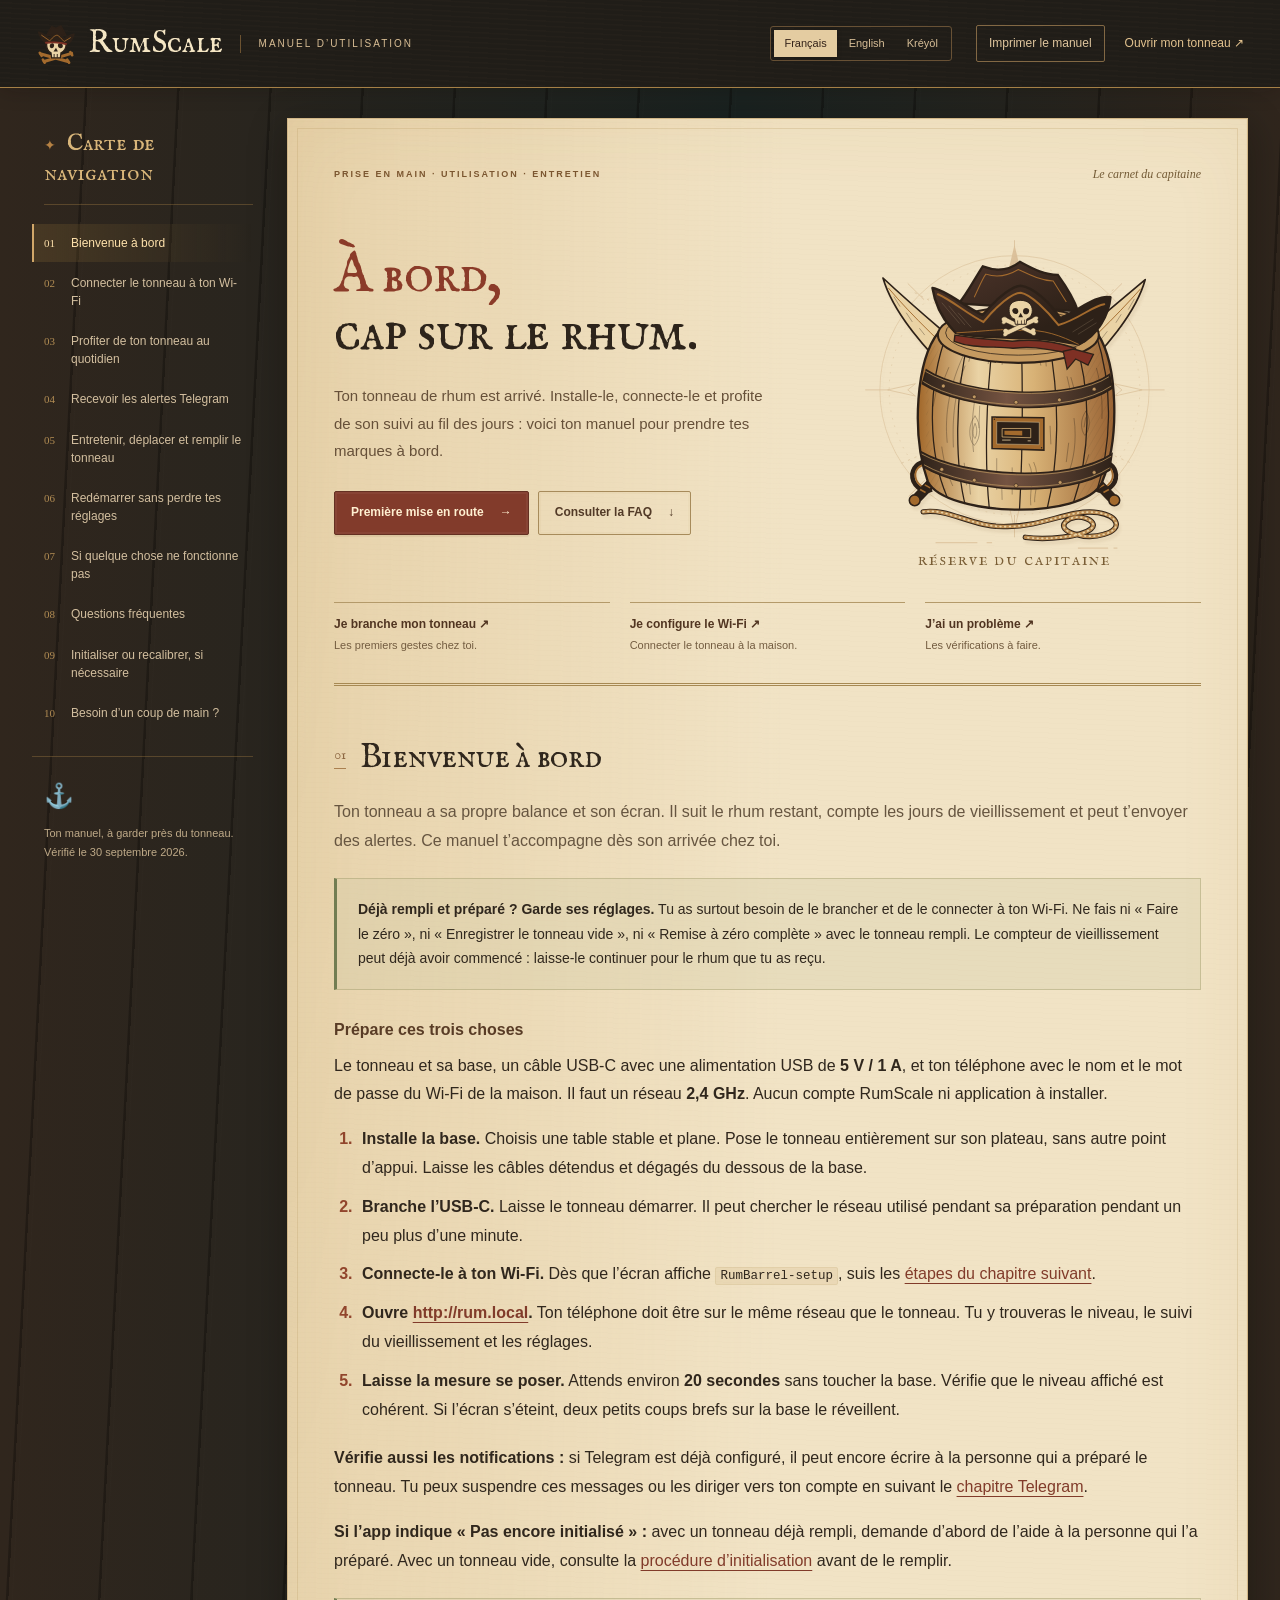
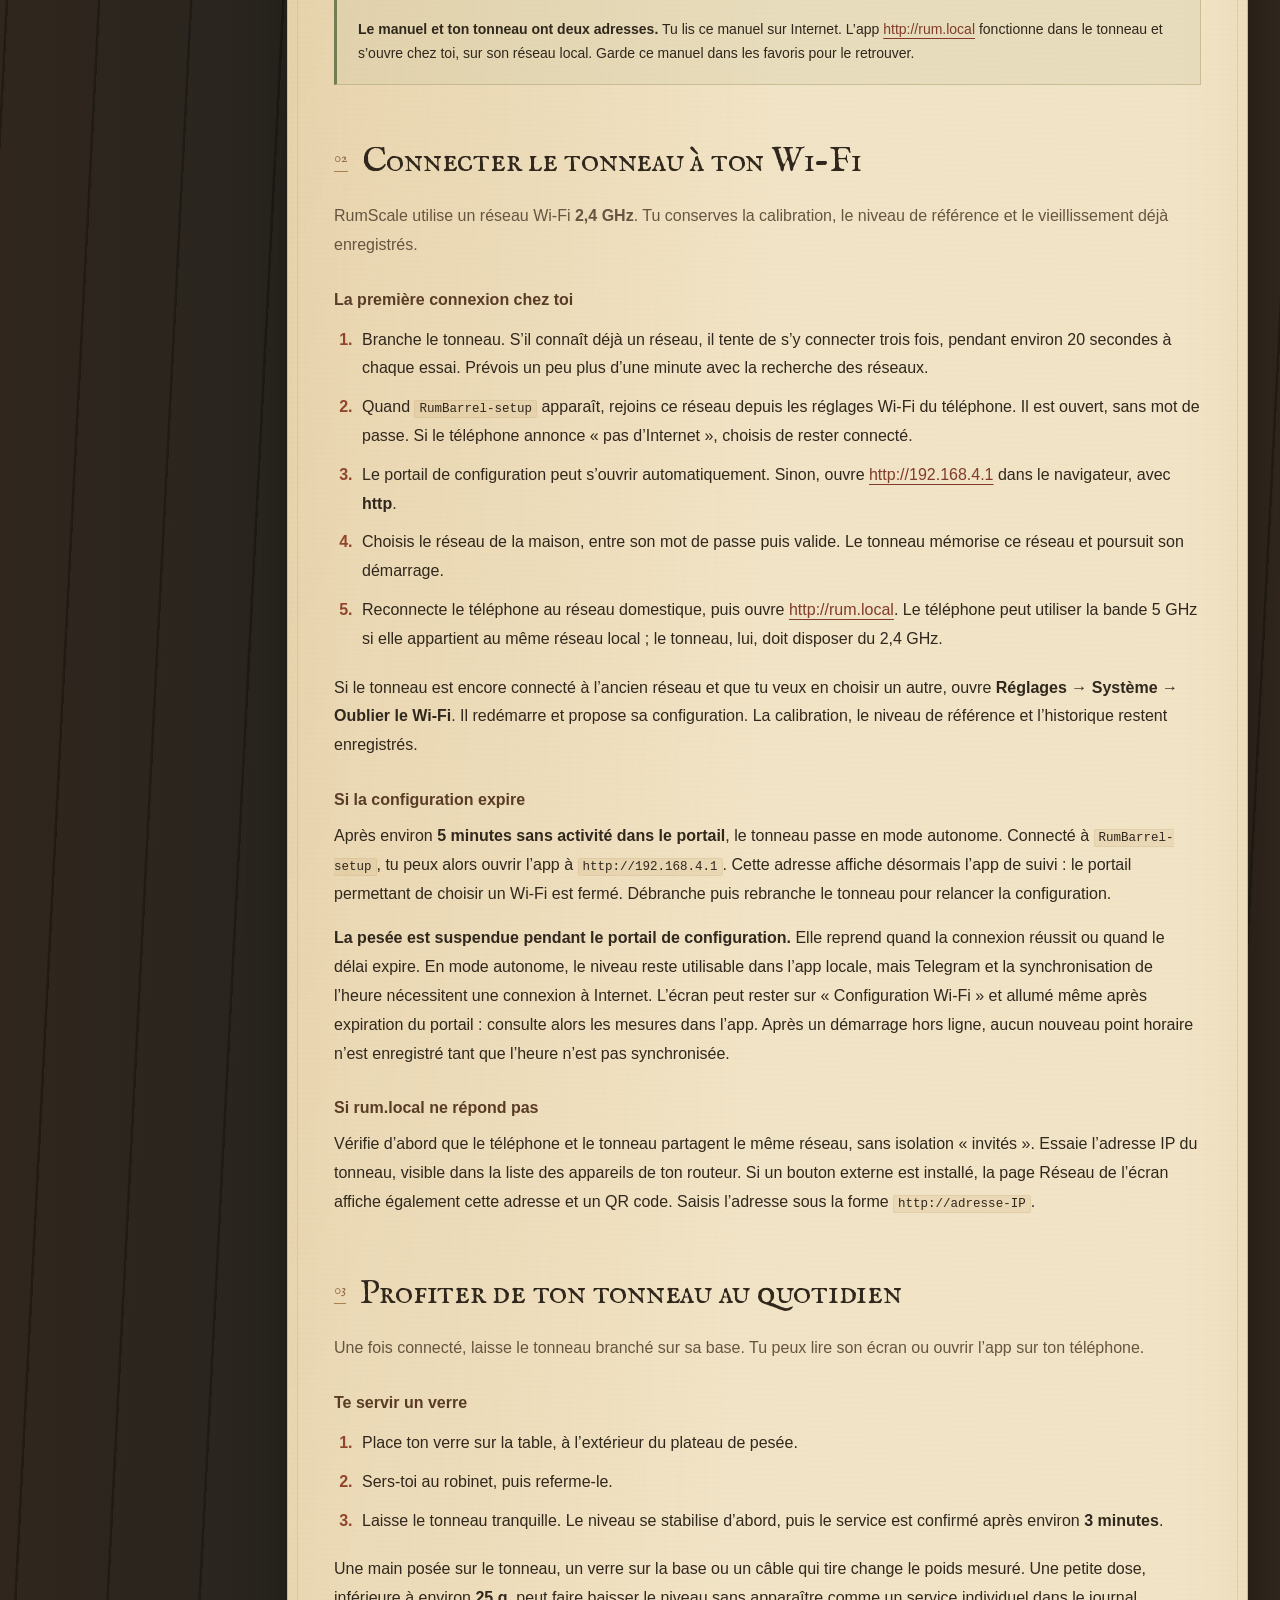
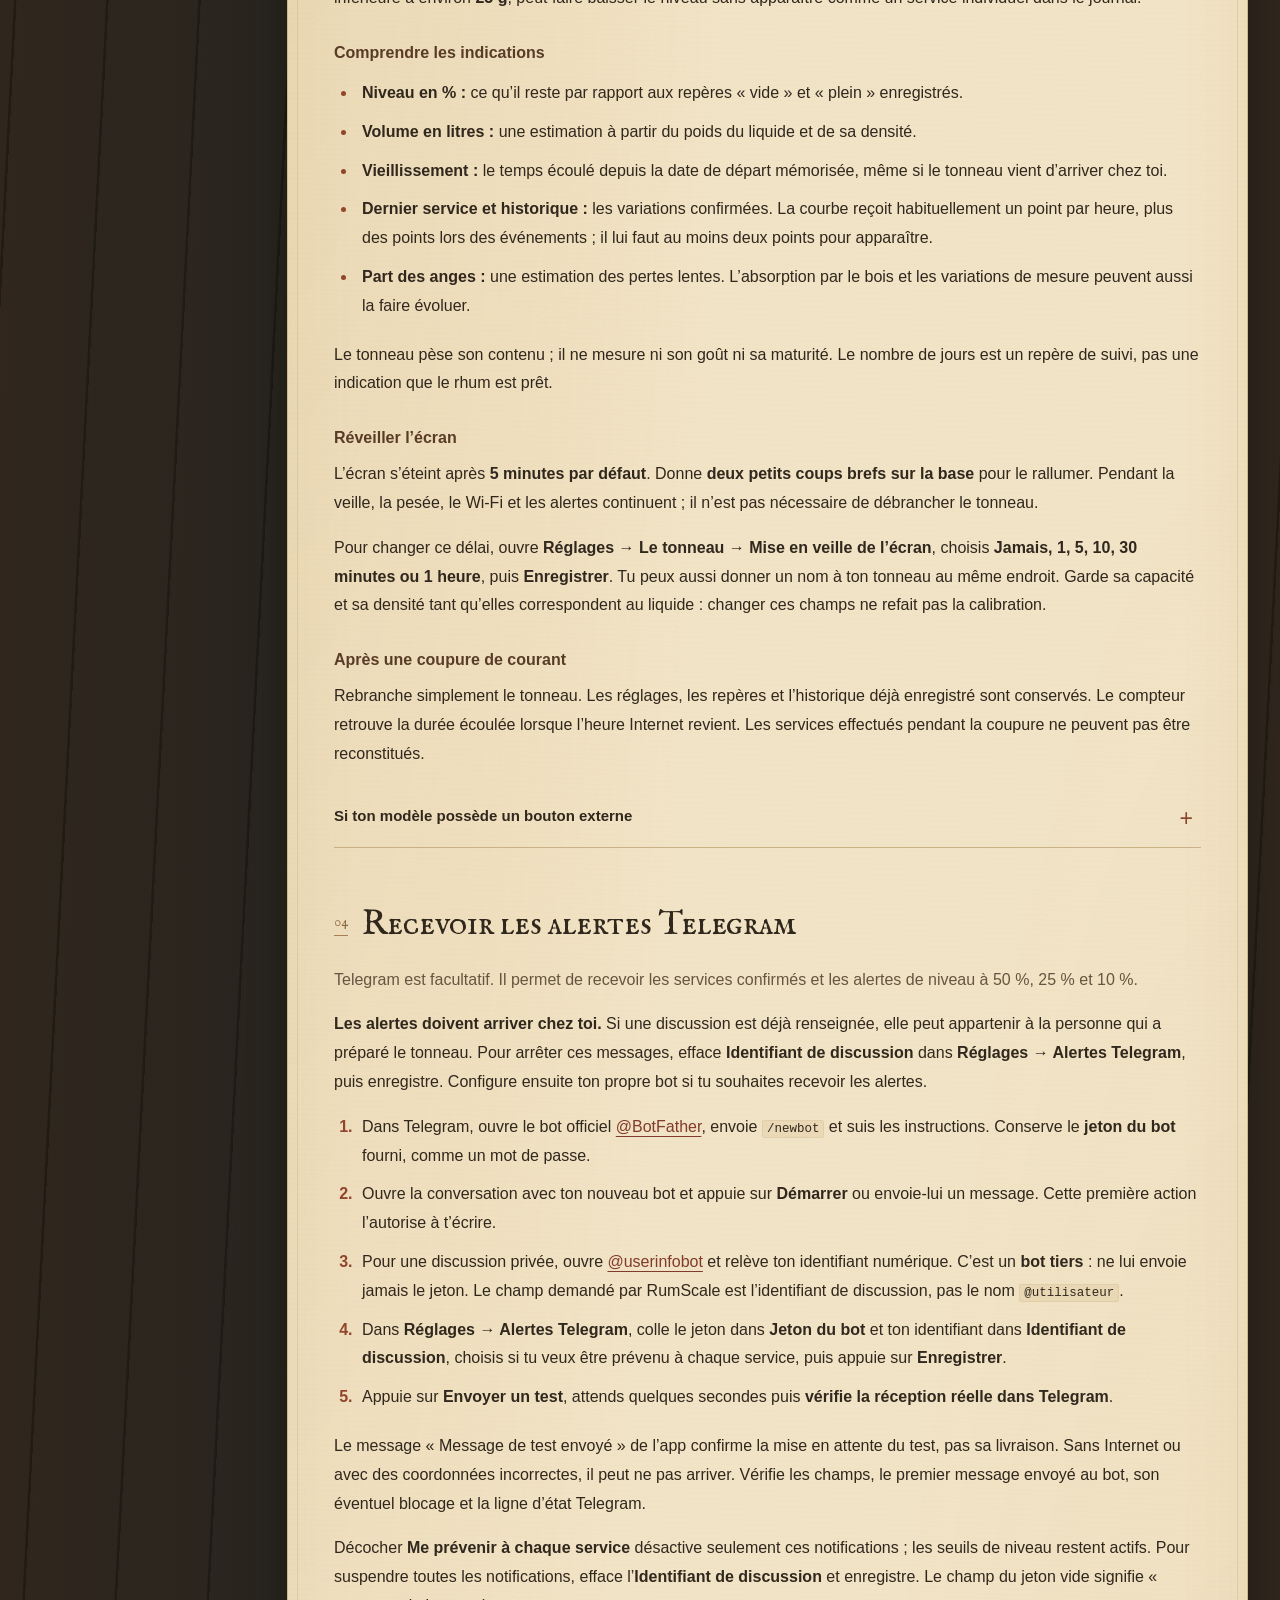
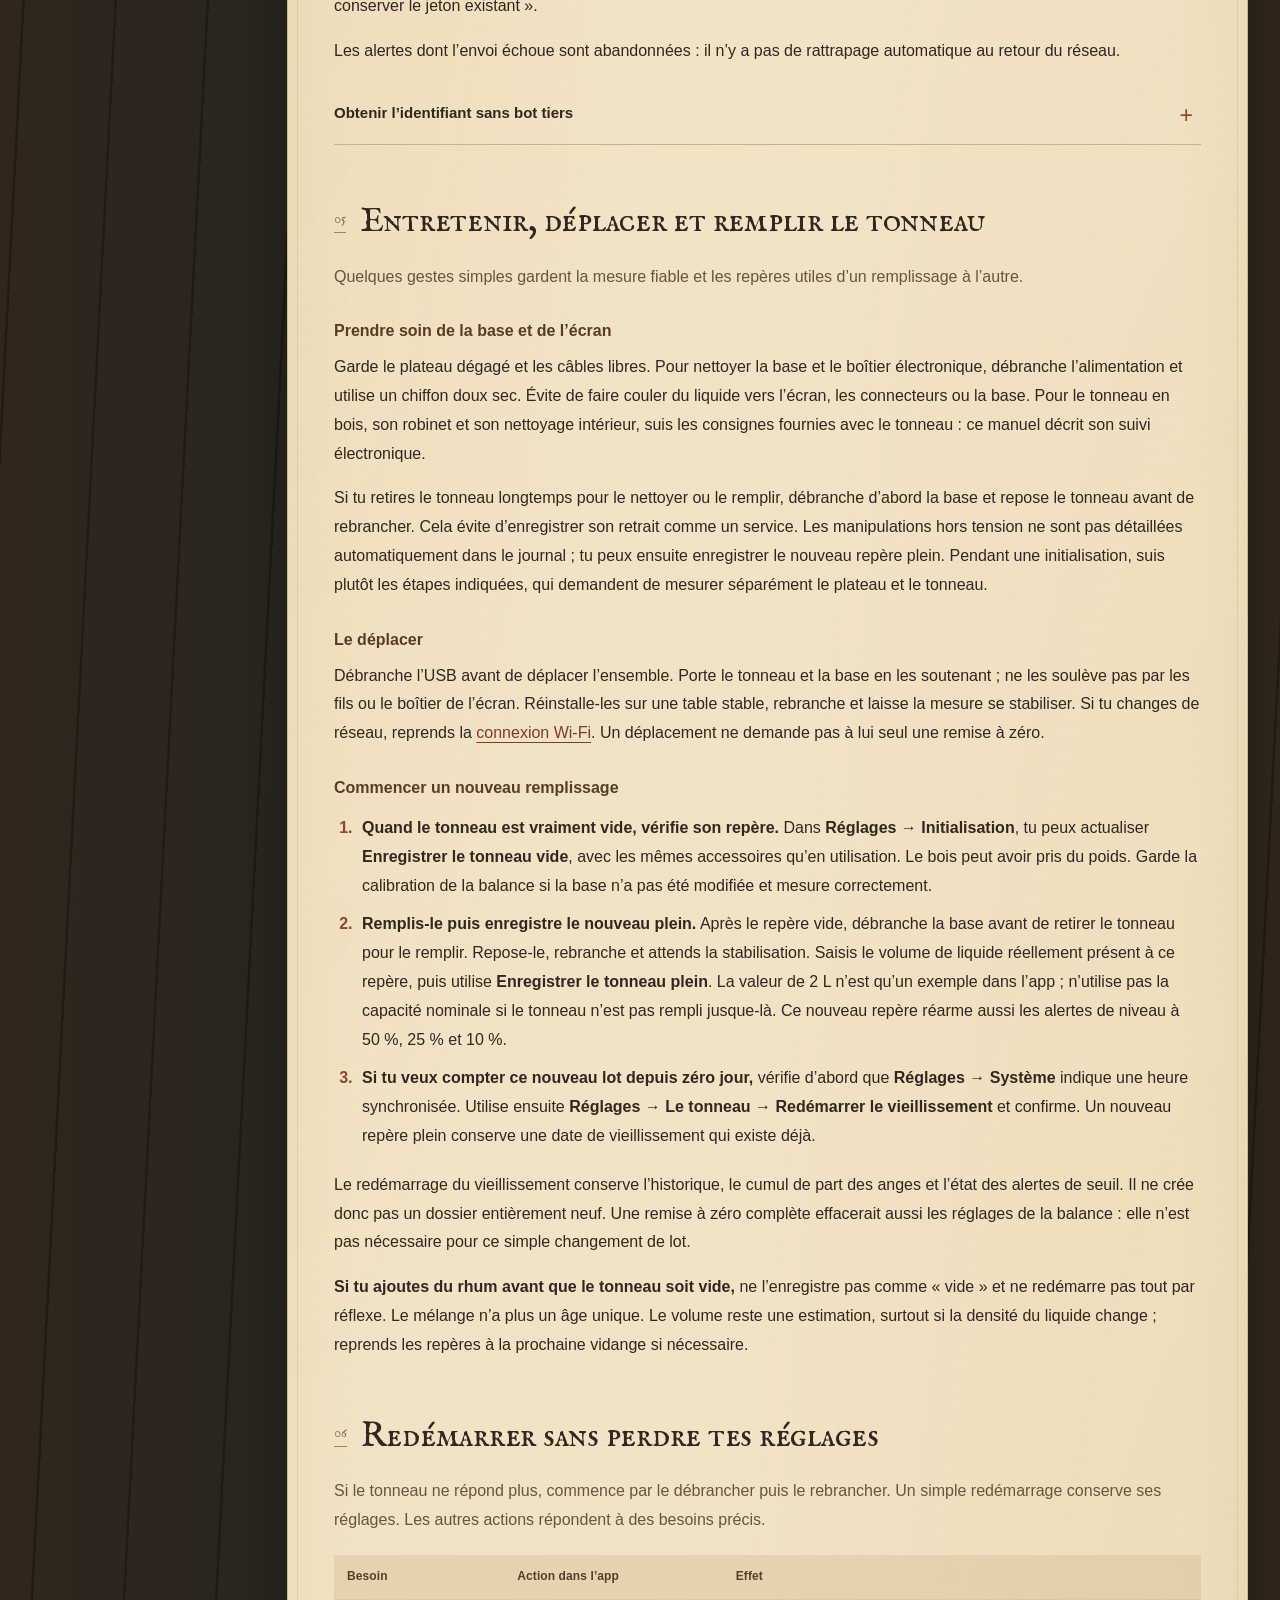
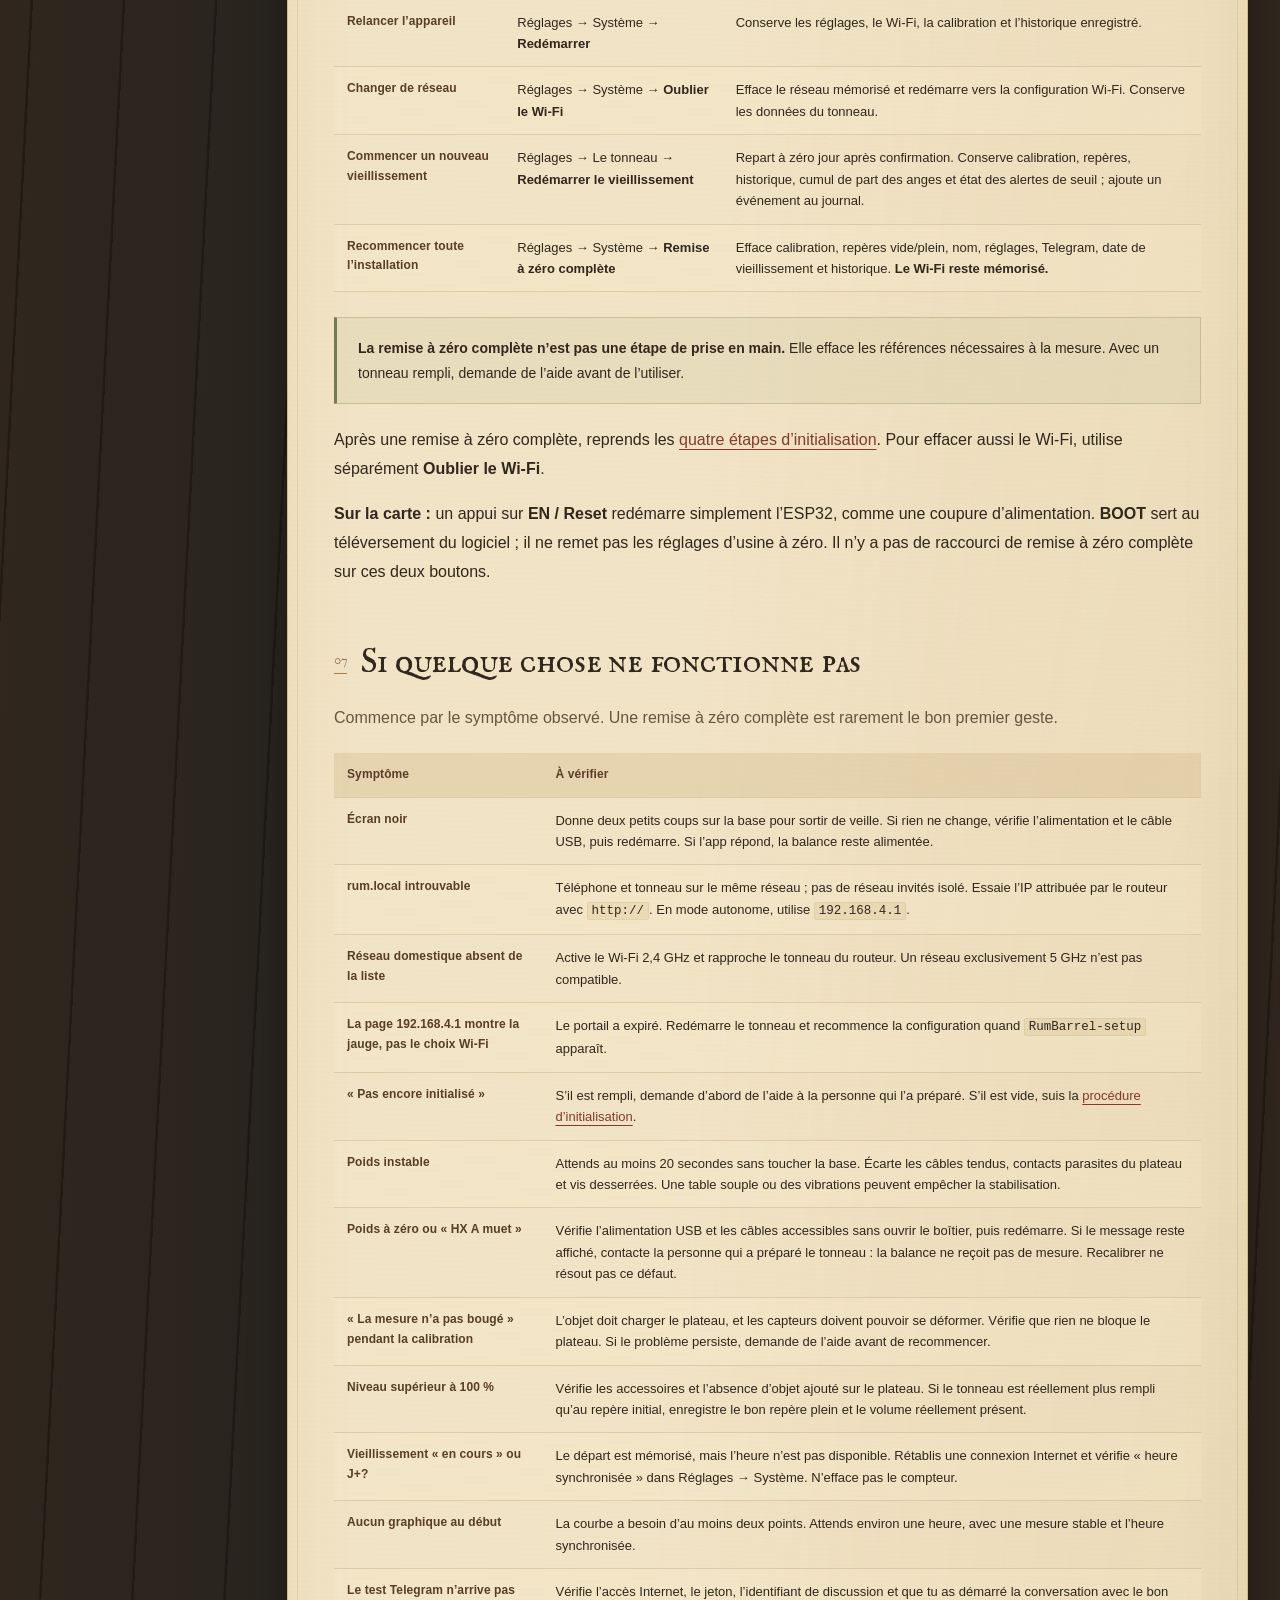
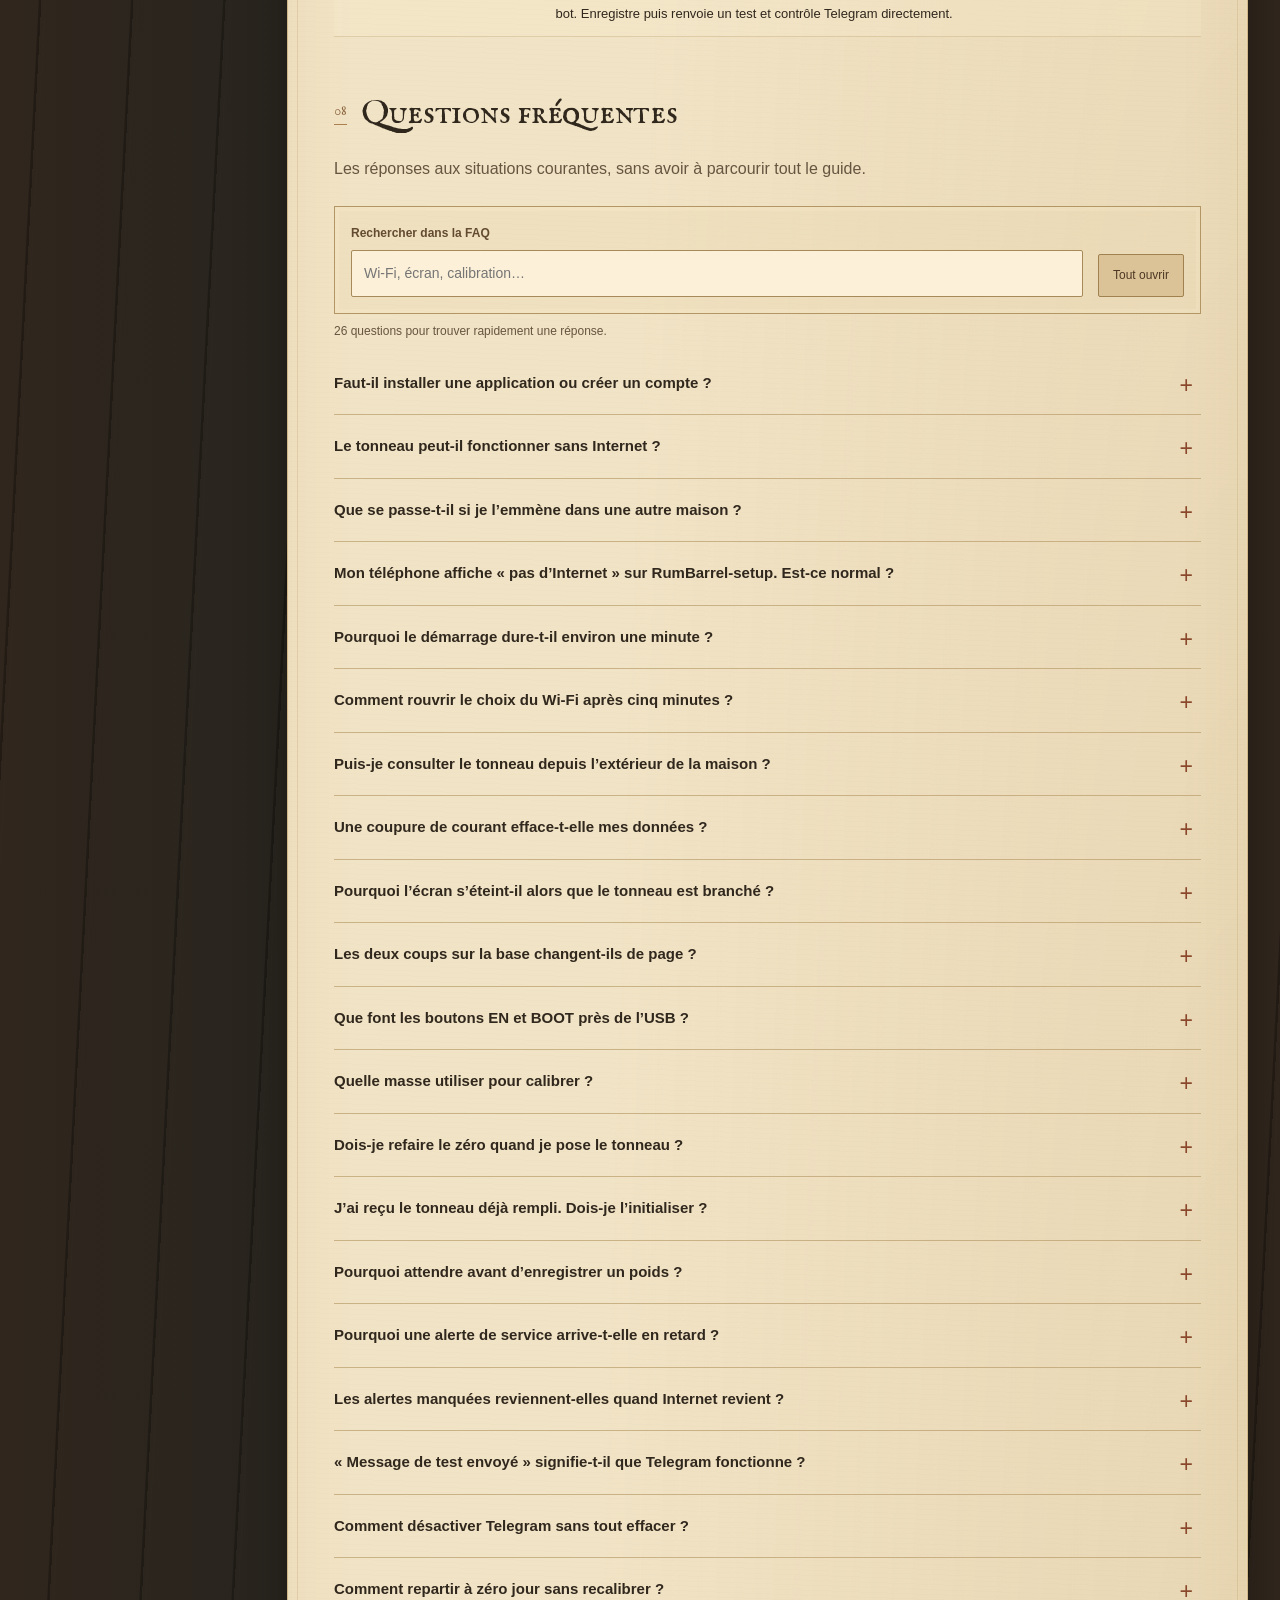
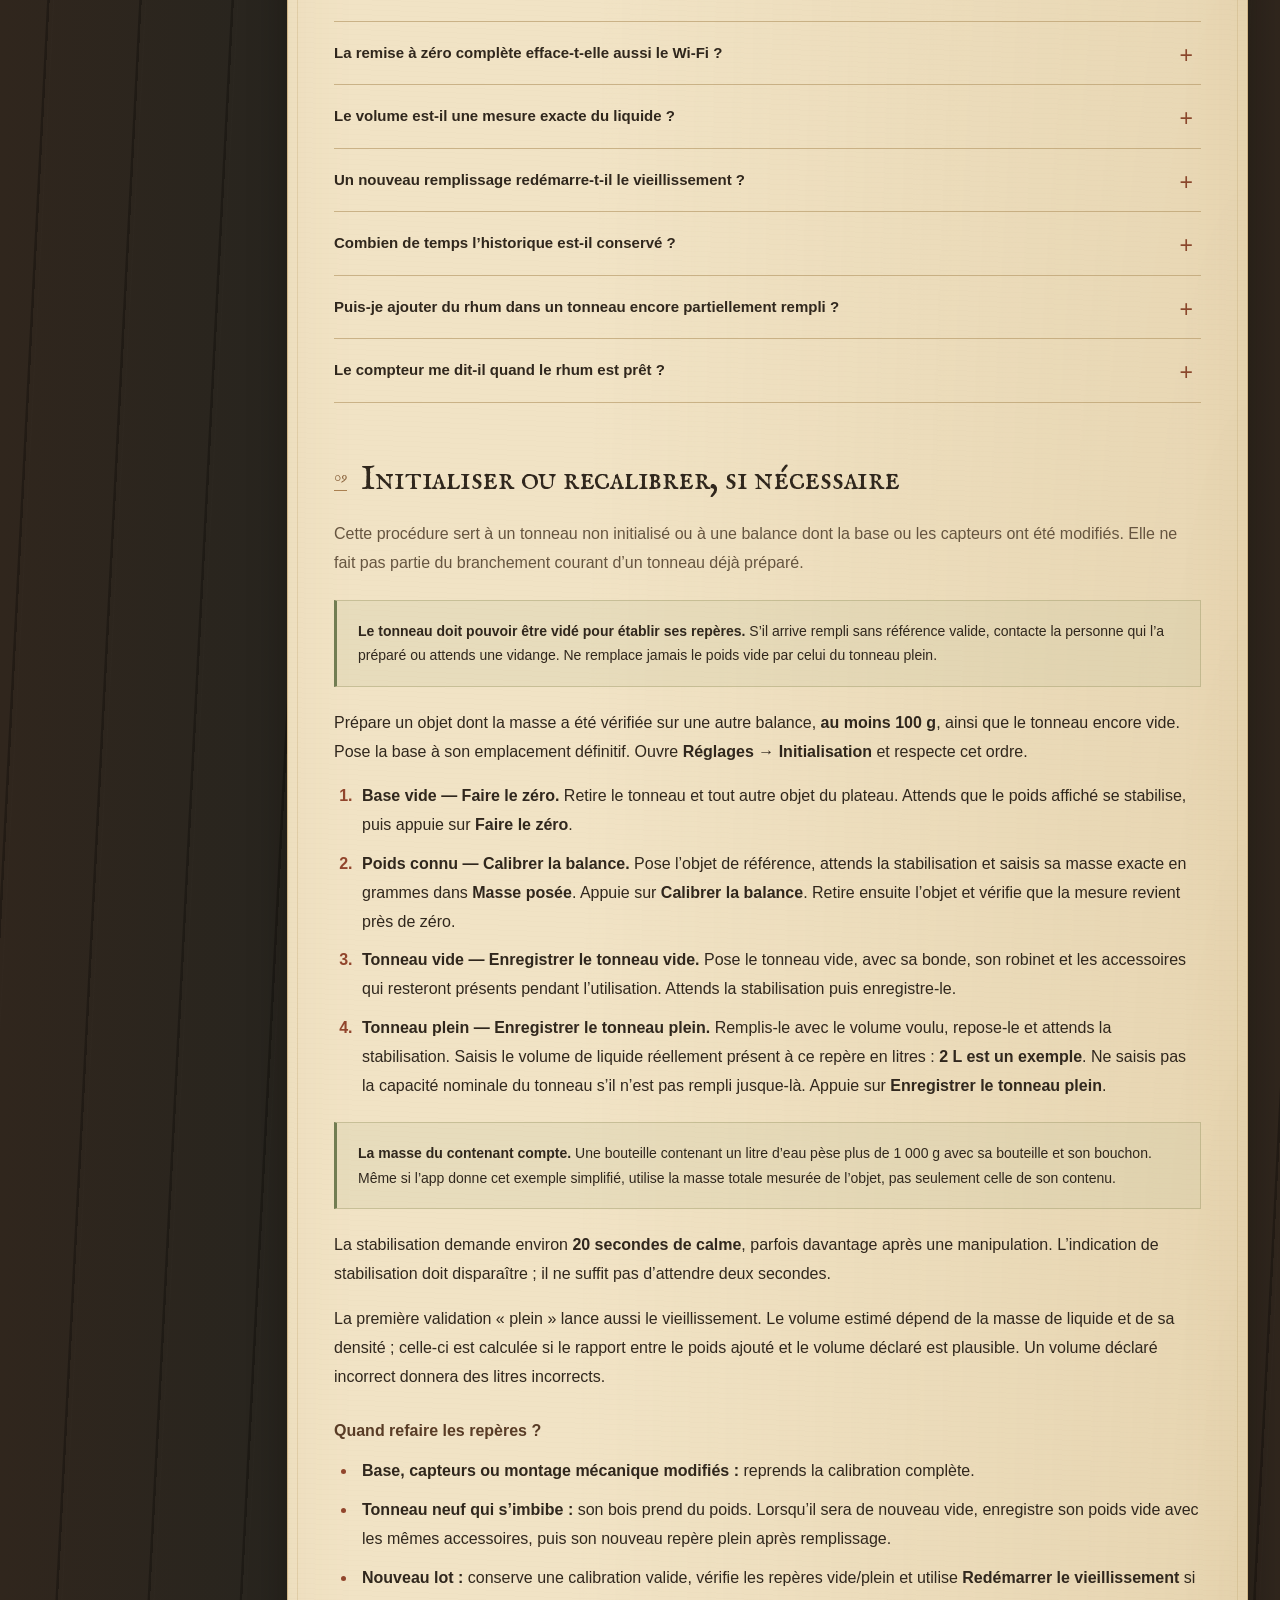
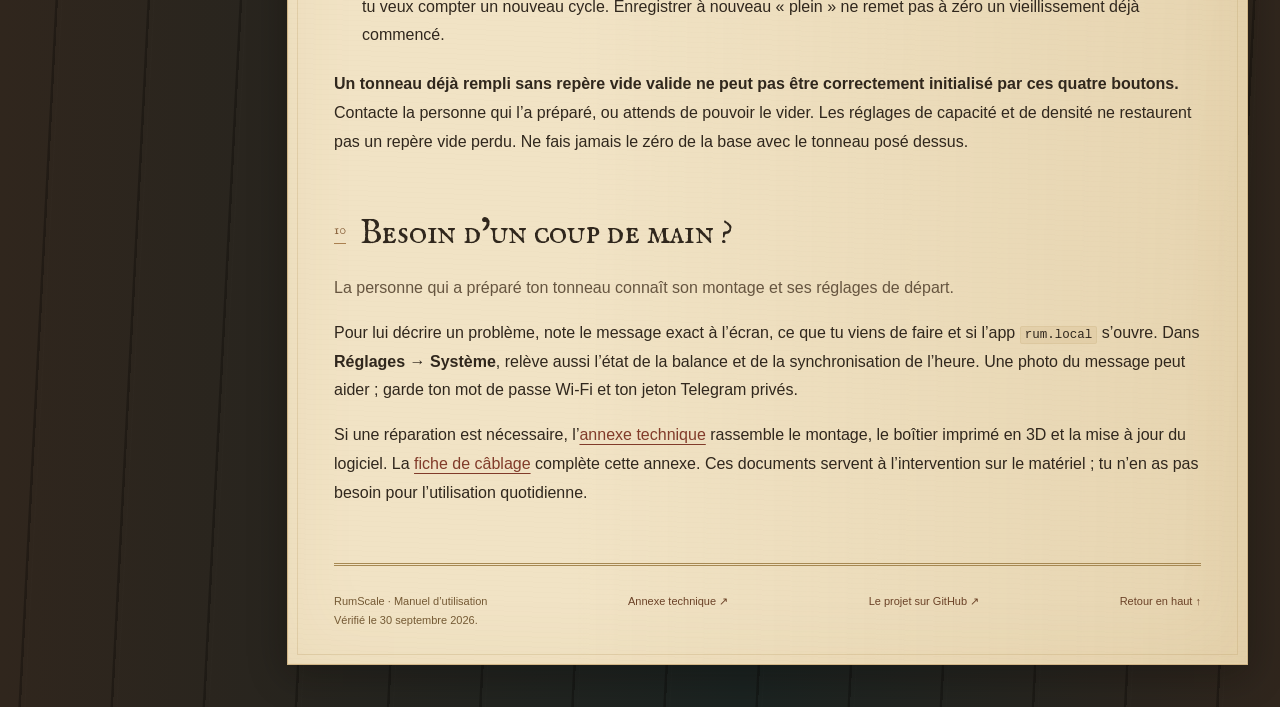
==== commit d7a29557: "Adapter le manuel au destinataire du tonneau dans les trois langues" ====
--- a/docs/index.html
+++ b/docs/index.html
@@ -3,9 +3,9 @@
 <head>
 <meta charset="utf-8">
 <meta name="viewport" content="width=device-width, initial-scale=1">
-<meta name="description" content="RumScale — Guide de configuration et FAQ. Le carnet de bord de ton tonneau connecté : préparer la traversée, garder le cap sur le vieillissement et transmettre le trésor.">
+<meta name="description" content="RumScale — Manuel d’utilisation. Ton tonneau de rhum est arrivé. Installe-le, connecte-le et profite de son suivi au fil des jours : voici ton manuel pour prendre tes marques à bord.">
 <meta name="theme-color" content="#201d18">
-<title>RumScale — Guide de configuration et FAQ</title>
+<title>RumScale — Manuel d’utilisation</title>
 <link rel="canonical" href="https://pbouffaut.github.io/RumScale/">
 <link rel="alternate" hreflang="fr" href="https://pbouffaut.github.io/RumScale/">
 <link rel="alternate" hreflang="en" href="https://pbouffaut.github.io/RumScale/en/">
@@ -20,57 +20,59 @@
 <a class="skip" href="#contenu">Aller au contenu</a>
 <div class="reading-progress" aria-hidden="true"></div>
 <header class="topbar">
-<a class="brand" href="#haut" aria-label="RumScale"><img src="assets/pirate-mark.svg" alt="" width="40" height="45"><strong>RumScale</strong><span>Carnet de bord</span></a>
+<a class="brand" href="#haut" aria-label="RumScale"><img src="assets/pirate-mark.svg" alt="" width="40" height="45"><strong>RumScale</strong><span>Manuel d’utilisation</span></a>
 <nav class="language-switch" aria-label="Langue du guide"><a href="index.html" lang="fr" hreflang="fr" data-guide-lang="fr" aria-current="page">Français</a><a href="en/index.html" lang="en" hreflang="en" data-guide-lang="en">English</a><a href="gcf/index.html" lang="gcf" hreflang="gcf" data-guide-lang="gcf" title="Kréyòl Gwadloup">Kréyòl</a></nav>
-<div class="top-actions"><button class="print-button" type="button">Imprimer le guide</button><a class="local-link" href="http://rum.local/">Ouvrir mon tonneau ↗</a></div>
+<div class="top-actions"><button class="print-button" type="button">Imprimer le manuel</button><a class="local-link" href="http://rum.local/">Ouvrir mon tonneau ↗</a></div>
 </header>
-<details class="mobile-nav"><summary>Sommaire du guide</summary><nav aria-label="Sommaire du guide"><a href="#demarrage">Première connexion</a>
-<a href="#wifi">Wi-Fi et déménagement</a>
-<a href="#calibration">Calibrer la balance</a>
-<a href="#quotidien">Utilisation quotidienne</a>
-<a href="#telegram">Alertes Telegram</a>
-<a href="#reinitialisation">Redémarrer ou réinitialiser</a>
-<a href="#cadeau">Offrir le tonneau</a>
-<a href="#depannage">Résoudre un problème</a>
+<details class="mobile-nav"><summary>Sommaire du manuel</summary><nav aria-label="Sommaire du manuel"><a href="#demarrage">Bienvenue à bord</a>
+<a href="#wifi">Connecter le tonneau à ton Wi-Fi</a>
+<a href="#quotidien">Profiter de ton tonneau au quotidien</a>
+<a href="#telegram">Recevoir les alertes Telegram</a>
+<a href="#entretien">Entretenir, déplacer et remplir le tonneau</a>
+<a href="#reinitialisation">Redémarrer sans perdre tes réglages</a>
+<a href="#depannage">Si quelque chose ne fonctionne pas</a>
 <a href="#faq">Questions fréquentes</a>
-<a href="#boitier">Boîtier et impression 3D</a>
-<a href="#avance">Montage et maintenance</a></nav></details>
+<a href="#calibration">Initialiser ou recalibrer, si nécessaire</a>
+<a href="#assistance">Besoin d’un coup de main ?</a></nav></details>
 <div class="layout">
-<aside class="sidebar"><p class="nav-title">Carte de navigation</p><nav aria-label="Sommaire du guide"><a href="#demarrage">Première connexion</a>
-<a href="#wifi">Wi-Fi et déménagement</a>
-<a href="#calibration">Calibrer la balance</a>
-<a href="#quotidien">Utilisation quotidienne</a>
-<a href="#telegram">Alertes Telegram</a>
-<a href="#reinitialisation">Redémarrer ou réinitialiser</a>
-<a href="#cadeau">Offrir le tonneau</a>
-<a href="#depannage">Résoudre un problème</a>
+<aside class="sidebar"><p class="nav-title">Carte de navigation</p><nav aria-label="Sommaire du manuel"><a href="#demarrage">Bienvenue à bord</a>
+<a href="#wifi">Connecter le tonneau à ton Wi-Fi</a>
+<a href="#quotidien">Profiter de ton tonneau au quotidien</a>
+<a href="#telegram">Recevoir les alertes Telegram</a>
+<a href="#entretien">Entretenir, déplacer et remplir le tonneau</a>
+<a href="#reinitialisation">Redémarrer sans perdre tes réglages</a>
+<a href="#depannage">Si quelque chose ne fonctionne pas</a>
 <a href="#faq">Questions fréquentes</a>
-<a href="#boitier">Boîtier et impression 3D</a>
-<a href="#avance">Montage et maintenance</a></nav><p class="nav-note">Un guide à garder près du tonneau.<br>Vérifié le 30 septembre 2026.</p></aside>
+<a href="#calibration">Initialiser ou recalibrer, si nécessaire</a>
+<a href="#assistance">Besoin d’un coup de main ?</a></nav><p class="nav-note">Ton manuel, à garder près du tonneau.<br>Vérifié le 30 septembre 2026.</p></aside>
 <main id="contenu" class="main">
 <div class="hero">
-<div class="hero-topline"><p class="eyebrow">Configuration · Utilisation · Questions fréquentes</p><span class="hero-edition">Le carnet du capitaine</span></div>
-<div class="hero-grid"><div class="hero-copy"><h1><span>À bord,</span><br>cap sur le rhum.</h1><p class="intro">Le carnet de bord de ton tonneau connecté : préparer la traversée, garder le cap sur le vieillissement et transmettre le trésor.</p><div class="hero-links"><a class="button" href="#demarrage">Commencer <span aria-hidden="true">→</span></a><a class="button secondary" href="#faq">Consulter la FAQ <span aria-hidden="true">↓</span></a></div></div><figure class="hero-art" aria-hidden="true"><img src="assets/pirate-barrel.svg" width="420" height="460" alt=""><figcaption>Réserve du capitaine</figcaption></figure></div>
-<div class="quick-paths"><a href="#cadeau"><strong>Je reçois un cadeau ↗</strong>La prise en main chez soi.</a><a href="#wifi"><strong>Je change de Wi-Fi ↗</strong>Garder tous les réglages.</a><a href="#depannage"><strong>J’ai un problème ↗</strong>Les vérifications à faire.</a></div>
-<p class="print-note">RumScale — Guide de configuration et FAQ · Vérifié le 30 septembre 2026.</p>
-</div>
+<div class="hero-topline"><p class="eyebrow">Prise en main · Utilisation · Entretien</p><span class="hero-edition">Le carnet du capitaine</span></div>
+<div class="hero-grid"><div class="hero-copy"><h1><span>À bord,</span><br>cap sur le rhum.</h1><p class="intro">Ton tonneau de rhum est arrivé. Installe-le, connecte-le et profite de son suivi au fil des jours : voici ton manuel pour prendre tes marques à bord.</p><div class="hero-links"><a class="button" href="#demarrage">Première mise en route <span aria-hidden="true">→</span></a><a class="button secondary" href="#faq">Consulter la FAQ <span aria-hidden="true">↓</span></a></div></div><figure class="hero-art" aria-hidden="true"><img src="assets/pirate-barrel.svg" width="420" height="460" alt=""><figcaption>Réserve du capitaine</figcaption></figure></div>
+<div class="quick-paths"><a href="#demarrage"><strong>Je branche mon tonneau ↗</strong>Les premiers gestes chez toi.</a><a href="#wifi"><strong>Je configure le Wi-Fi ↗</strong>Connecter le tonneau à la maison.</a><a href="#depannage"><strong>J’ai un problème ↗</strong>Les vérifications à faire.</a></div>
+<p class="print-note">RumScale — Manuel d’utilisation · Vérifié le 30 septembre 2026.</p></div>
 <section id="demarrage" aria-labelledby="titre-demarrage">
-  <h2 id="titre-demarrage">Première mise en route</h2>
-  <p class="lead">Un câble USB, ton téléphone et quelques minutes suffisent pour connecter un tonneau déjà préparé.</p>
+  <h2 id="titre-demarrage">Bienvenue à bord</h2>
+  <p class="lead">Ton tonneau a sa propre balance et son écran. Il suit le rhum restant, compte les jours de vieillissement et peut t’envoyer des alertes. Ce manuel t’accompagne dès son arrivée chez toi.</p>
+  <aside class="callout"><strong>Déjà rempli et préparé ? Garde ses réglages.</strong> Tu as surtout besoin de le brancher et de le connecter à ton Wi-Fi. Ne fais ni « Faire le zéro », ni « Enregistrer le tonneau vide », ni « Remise à zéro complète » avec le tonneau rempli. Le compteur de vieillissement peut déjà avoir commencé : laisse-le continuer pour le rhum que tu as reçu.</aside>
+  <h3>Prépare ces trois choses</h3>
+  <p>Le tonneau et sa base, un câble USB-C avec une alimentation USB de <strong>5 V / 1 A</strong>, et ton téléphone avec le nom et le mot de passe du Wi-Fi de la maison. Il faut un réseau <strong>2,4 GHz</strong>. Aucun compte RumScale ni application à installer.</p>
   <ol class="steps">
-    <li><strong>Installe la base sur une table stable et plane.</strong> Le tonneau doit reposer entièrement sur son plateau. Laisse les câbles détendus : ils ne doivent ni tirer sur la base ni se coincer dessous.</li>
-    <li><strong>Branche l’alimentation USB-C.</strong> Une alimentation USB de 5 V / 1 A convient. Attends la fin du démarrage et de la connexion au Wi-Fi.</li>
-    <li><strong>Connecte le tonneau au Wi-Fi de la maison.</strong> Si l’écran indique <code>RumBarrel-setup</code>, suis la <a href="#wifi">configuration Wi-Fi</a>.</li>
-    <li><strong>Ouvre <a href="http://rum.local/">http://rum.local</a></strong> sur un téléphone connecté au même réseau que le tonneau. Aucune application ni aucun compte RumScale n’est nécessaire.</li>
-    <li><strong>Vérifie le niveau et les réglages.</strong> Si le tonneau t’a été offert déjà rempli et calibré, conserve ses repères. Si l’app affiche « Pas encore initialisé », suis les <a href="#calibration">quatre étapes de calibration</a> avant de le remplir.</li>
-  </ol>
-  <aside class="callout"><strong>Deux pages, deux usages.</strong> Cette documentation se lit sur Internet. L’app <code>rum.local</code> est hébergée dans ton tonneau et permet de le régler uniquement lorsque tu es connecté à son réseau local.</aside>
+    <li><strong>Installe la base.</strong> Choisis une table stable et plane. Pose le tonneau entièrement sur son plateau, sans autre point d’appui. Laisse les câbles détendus et dégagés du dessous de la base.</li>
+    <li><strong>Branche l’USB-C.</strong> Laisse le tonneau démarrer. Il peut chercher le réseau utilisé pendant sa préparation pendant un peu plus d’une minute.</li>
+    <li><strong>Connecte-le à ton Wi-Fi.</strong> Dès que l’écran affiche <code>RumBarrel-setup</code>, suis les <a href="#wifi">étapes du chapitre suivant</a>.</li>
+    <li><strong>Ouvre <a href="http://rum.local/">http://rum.local</a>.</strong> Ton téléphone doit être sur le même réseau que le tonneau. Tu y trouveras le niveau, le suivi du vieillissement et les réglages.</li>
+    <li><strong>Laisse la mesure se poser.</strong> Attends environ <strong>20 secondes</strong> sans toucher la base. Vérifie que le niveau affiché est cohérent. Si l’écran s’éteint, deux petits coups brefs sur la base le réveillent.</li>
+  </ol>
+  <p><strong>Vérifie aussi les notifications :</strong> si Telegram est déjà configuré, il peut encore écrire à la personne qui a préparé le tonneau. Tu peux suspendre ces messages ou les diriger vers ton compte en suivant le <a href="#telegram">chapitre Telegram</a>.</p>
+  <p><strong>Si l’app indique « Pas encore initialisé » :</strong> avec un tonneau déjà rempli, demande d’abord de l’aide à la personne qui l’a préparé. Avec un tonneau vide, consulte la <a href="#calibration">procédure d’initialisation</a> avant de le remplir.</p>
+  <aside class="callout"><strong>Le manuel et ton tonneau ont deux adresses.</strong> Tu lis ce manuel sur Internet. L’app <a href="http://rum.local/">http://rum.local</a> fonctionne dans le tonneau et s’ouvre chez toi, sur son réseau local. Garde ce manuel dans les favoris pour le retrouver.</aside>
 </section>
 
 <section id="wifi" aria-labelledby="titre-wifi">
-  <h2 id="titre-wifi">Connecter ou changer le Wi-Fi</h2>
-  <p class="lead">RumScale utilise un réseau Wi-Fi <strong>2,4 GHz</strong>. Un changement de maison ne demande aucune remise à zéro de la balance.</p>
-  <h3>Première connexion ou nouveau domicile</h3>
+  <h2 id="titre-wifi">Connecter le tonneau à ton Wi-Fi</h2>
+  <p class="lead">RumScale utilise un réseau Wi-Fi <strong>2,4 GHz</strong>. Tu conserves la calibration, le niveau de référence et le vieillissement déjà enregistrés.</p>
+  <h3>La première connexion chez toi</h3>
   <ol>
     <li>Branche le tonneau. S’il connaît déjà un réseau, il tente de s’y connecter trois fois, pendant environ 20 secondes à chaque essai. Prévois un peu plus d’une minute avec la recherche des réseaux.</li>
     <li>Quand <code>RumBarrel-setup</code> apparaît, rejoins ce réseau depuis les réglages Wi-Fi du téléphone. Il est ouvert, sans mot de passe. Si le téléphone annonce « pas d’Internet », choisis de rester connecté.</li>
@@ -81,67 +83,52 @@
   <p>Si le tonneau est encore connecté à l’ancien réseau et que tu veux en choisir un autre, ouvre <strong>Réglages → Système → Oublier le Wi-Fi</strong>. Il redémarre et propose sa configuration. La calibration, le niveau de référence et l’historique restent enregistrés.</p>
   <h3>Si la configuration expire</h3>
   <p>Après environ <strong>5 minutes sans activité dans le portail</strong>, le tonneau passe en mode autonome. Connecté à <code>RumBarrel-setup</code>, tu peux alors ouvrir l’app à <code>http://192.168.4.1</code>. Cette adresse affiche désormais l’app de suivi : le portail permettant de choisir un Wi-Fi est fermé. Débranche puis rebranche le tonneau pour relancer la configuration.</p>
-  <p><strong>La pesée est suspendue pendant le portail de configuration.</strong> Elle reprend quand la connexion réussit ou quand le délai expire. En mode autonome, le niveau reste utilisable dans l’app locale, mais Telegram et la synchronisation de l’heure nécessitent une connexion à Internet. Dans le logiciel actuel, l’écran peut rester sur « Configuration Wi-Fi » et allumé même après expiration du portail : consulte alors les mesures dans l’app. Après un démarrage hors ligne, aucun nouveau point horaire n’est enregistré tant que l’heure n’est pas synchronisée.</p>
+  <p><strong>La pesée est suspendue pendant le portail de configuration.</strong> Elle reprend quand la connexion réussit ou quand le délai expire. En mode autonome, le niveau reste utilisable dans l’app locale, mais Telegram et la synchronisation de l’heure nécessitent une connexion à Internet. L’écran peut rester sur « Configuration Wi-Fi » et allumé même après expiration du portail : consulte alors les mesures dans l’app. Après un démarrage hors ligne, aucun nouveau point horaire n’est enregistré tant que l’heure n’est pas synchronisée.</p>
   <h3>Si rum.local ne répond pas</h3>
   <p>Vérifie d’abord que le téléphone et le tonneau partagent le même réseau, sans isolation « invités ». Essaie l’adresse IP du tonneau, visible dans la liste des appareils de ton routeur. Si un bouton externe est installé, la page Réseau de l’écran affiche également cette adresse et un QR code. Saisis l’adresse sous la forme <code>http://adresse-IP</code>.</p>
 </section>
 
-<section id="calibration" aria-labelledby="titre-calibration">
-  <h2 id="titre-calibration">Calibrer la balance et le tonneau</h2>
-  <p class="lead">Cette opération établit le poids réel, puis les repères « vide » et « plein ». Fais-la à la première installation ou après une modification de la base.</p>
-  <p>Prépare un objet dont la masse a été vérifiée sur une autre balance, <strong>au moins 100 g</strong>, ainsi que le tonneau encore vide. Pose la base à son emplacement définitif. Ouvre <strong>Réglages → Initialisation</strong> et respecte cet ordre.</p>
-  <ol class="steps">
-    <li><strong>Base vide — Faire le zéro.</strong> Retire le tonneau et tout autre objet du plateau. Attends que le poids affiché se stabilise, puis appuie sur <strong>Faire le zéro</strong>.</li>
-    <li><strong>Poids connu — Calibrer la balance.</strong> Pose l’objet de référence, attends la stabilisation et saisis sa masse exacte en grammes dans <strong>Masse posée</strong>. Appuie sur <strong>Calibrer la balance</strong>. Retire ensuite l’objet et vérifie que la mesure revient près de zéro.</li>
-    <li><strong>Tonneau vide — Enregistrer le tonneau vide.</strong> Pose le tonneau vide, avec sa bonde, son robinet et les accessoires qui resteront présents pendant l’utilisation. Attends la stabilisation puis enregistre-le.</li>
-    <li><strong>Tonneau plein — Enregistrer le tonneau plein.</strong> Remplis-le jusqu’au volume de référence annoncé, repose-le et attends la stabilisation. Saisis sa capacité en litres : <strong>2 L est un exemple</strong>, à remplacer par la valeur réelle de ton tonneau. Appuie sur <strong>Enregistrer le tonneau plein</strong>.</li>
-  </ol>
-  <aside class="callout"><strong>La masse du contenant compte.</strong> Une bouteille contenant un litre d’eau pèse plus de 1 000 g avec sa bouteille et son bouchon. Même si l’app donne cet exemple simplifié, utilise la masse totale mesurée de l’objet, pas seulement celle de son contenu.</aside>
-  <p>La stabilisation demande environ <strong>20 secondes de calme</strong>, parfois davantage après une manipulation. L’indication de stabilisation doit disparaître ; il ne suffit pas d’attendre deux secondes.</p>
-  <p>La première validation « plein » lance aussi le vieillissement. Le volume estimé dépend de la masse de liquide et de sa densité ; celle-ci est calculée si le rapport entre le poids ajouté et le volume déclaré est plausible. Un volume déclaré incorrect donnera des litres incorrects.</p>
-  <h3>Quand refaire les repères ?</h3>
+<section id="quotidien" aria-labelledby="titre-quotidien">
+  <h2 id="titre-quotidien">Profiter de ton tonneau au quotidien</h2>
+  <p class="lead">Une fois connecté, laisse le tonneau branché sur sa base. Tu peux lire son écran ou ouvrir l’app sur ton téléphone.</p>
+  <h3>Te servir un verre</h3>
+  <ol>
+    <li>Place ton verre sur la table, à l’extérieur du plateau de pesée.</li>
+    <li>Sers-toi au robinet, puis referme-le.</li>
+    <li>Laisse le tonneau tranquille. Le niveau se stabilise d’abord, puis le service est confirmé après environ <strong>3 minutes</strong>.</li>
+  </ol>
+  <p>Une main posée sur le tonneau, un verre sur la base ou un câble qui tire change le poids mesuré. Une petite dose, inférieure à environ <strong>25 g</strong>, peut faire baisser le niveau sans apparaître comme un service individuel dans le journal.</p>
+  <h3>Comprendre les indications</h3>
   <ul>
-    <li><strong>Base, capteurs ou montage mécanique modifiés :</strong> reprends la calibration complète.</li>
-    <li><strong>Tonneau neuf qui s’imbibe :</strong> son bois prend du poids. Lorsqu’il sera de nouveau vide, enregistre son poids vide avec les mêmes accessoires, puis son nouveau repère plein après remplissage.</li>
-    <li><strong>Nouveau lot :</strong> conserve une calibration valide, vérifie les repères vide/plein et utilise <strong>Redémarrer le vieillissement</strong> si tu veux compter un nouveau cycle. Enregistrer à nouveau « plein » ne remet pas à zéro un vieillissement déjà commencé.</li>
+    <li><strong>Niveau en % :</strong> ce qu’il reste par rapport aux repères « vide » et « plein » enregistrés.</li>
+    <li><strong>Volume en litres :</strong> une estimation à partir du poids du liquide et de sa densité.</li>
+    <li><strong>Vieillissement :</strong> le temps écoulé depuis la date de départ mémorisée, même si le tonneau vient d’arriver chez toi.</li>
+    <li><strong>Dernier service et historique :</strong> les variations confirmées. La courbe reçoit habituellement un point par heure, plus des points lors des événements ; il lui faut au moins deux points pour apparaître.</li>
+    <li><strong>Part des anges :</strong> une estimation des pertes lentes. L’absorption par le bois et les variations de mesure peuvent aussi la faire évoluer.</li>
   </ul>
-  <p><strong>Un tonneau déjà rempli sans repère vide valide ne peut pas être correctement initialisé par ces quatre boutons.</strong> Demande les références à la personne qui l’a préparé, ou attends de pouvoir le vider. Ne fais jamais le zéro de la base avec le tonneau posé dessus.</p>
-</section>
-
-<section id="quotidien" aria-labelledby="titre-quotidien">
-  <h2 id="titre-quotidien">Utilisation au quotidien</h2>
-  <p class="lead">Laisse le tonneau sur sa base. La pesée suit le liquide restant et distingue les services des variations lentes.</p>
-  <h3>Lire l’écran et l’app</h3>
-  <ul>
-    <li><strong>Pourcentage :</strong> niveau calculé entre les repères vide et plein enregistrés.</li>
-    <li><strong>Litres :</strong> estimation à partir du poids du liquide et de la densité configurée.</li>
-    <li><strong>Vieillissement :</strong> durée depuis la date de départ mémorisée.</li>
-    <li><strong>Dernier service et historique :</strong> les variations confirmées sont enregistrées. Le graphique reçoit habituellement un point par heure, plus des points lors des événements.</li>
-    <li><strong>Part des anges :</strong> estimation des pertes lentes. Le système ne peut pas distinguer parfaitement évaporation, absorption par le bois et dérive des capteurs.</li>
-  </ul>
-  <p>Évite de poser un verre ou une bouteille sur le plateau. Après un service, laisse le tonneau tranquille : le système attend un palier stable puis environ <strong>3 minutes</strong> pour confirmer l’événement. Une variation inférieure à environ 25 g n’est pas enregistrée comme un service individuel.</p>
-  <h3>Veille et réveil de l’écran</h3>
-  <p>Sur la carte ideaspark, seul le rétroéclairage s’éteint, après <strong>5 minutes par défaut</strong>. La pesée, le Wi-Fi et les alertes continuent. Donne <strong>deux petits coups brefs sur la base</strong> pour le rallumer ; ce geste ne change pas de page.</p>
-  <p>Dans <strong>Réglages → Le tonneau → Mise en veille de l’écran</strong>, choisis <strong>Jamais, 1, 5, 10, 30 minutes ou 1 heure</strong>, puis appuie sur <strong>Enregistrer</strong>. Le nom affiché se règle au même endroit. Garde la densité et la capacité issues de l’initialisation tant qu’elles sont correctes : changer ces champs ne recrée pas les repères de poids vide et plein.</p>
-  <h3>Si un bouton externe est installé</h3>
-  <p>Un appui court réveille l’écran ou passe à la page suivante : niveau, vieillissement, réseau, diagnostic. L’écran revient à la page principale après environ 30 secondes. Un appui maintenu affiche une confirmation après 3 secondes et redémarre le vieillissement à 6 secondes ; relâche avant la fin pour annuler. Ce bouton optionnel est distinct des petits boutons <strong>EN</strong> et <strong>BOOT</strong> de la carte.</p>
-  <h3>Coupure de courant</h3>
-  <p>La calibration, les repères, les réglages, la date de vieillissement et l’historique déjà enregistré restent en mémoire. Après le redémarrage, l’appareil retrouve l’heure sur Internet et recalcule les jours. Il ne mesure rien lorsqu’il est débranché et ne reconstitue pas chaque service effectué pendant la coupure.</p>
+  <p>Le tonneau pèse son contenu ; il ne mesure ni son goût ni sa maturité. Le nombre de jours est un repère de suivi, pas une indication que le rhum est prêt.</p>
+  <h3>Réveiller l’écran</h3>
+  <p>L’écran s’éteint après <strong>5 minutes par défaut</strong>. Donne <strong>deux petits coups brefs sur la base</strong> pour le rallumer. Pendant la veille, la pesée, le Wi-Fi et les alertes continuent ; il n’est pas nécessaire de débrancher le tonneau.</p>
+  <p>Pour changer ce délai, ouvre <strong>Réglages → Le tonneau → Mise en veille de l’écran</strong>, choisis <strong>Jamais, 1, 5, 10, 30 minutes ou 1 heure</strong>, puis <strong>Enregistrer</strong>. Tu peux aussi donner un nom à ton tonneau au même endroit. Garde sa capacité et sa densité tant qu’elles correspondent au liquide : changer ces champs ne refait pas la calibration.</p>
+  <h3>Après une coupure de courant</h3>
+  <p>Rebranche simplement le tonneau. Les réglages, les repères et l’historique déjà enregistré sont conservés. Le compteur retrouve la durée écoulée lorsque l’heure Internet revient. Les services effectués pendant la coupure ne peuvent pas être reconstitués.</p>
+  <details class="faq-item"><summary>Si ton modèle possède un bouton externe</summary><div><p>Un appui court réveille l’écran ou passe à la page suivante : niveau, vieillissement, réseau et diagnostic. L’écran revient à la page principale après environ 30 secondes. Un appui maintenu affiche une confirmation après 3 secondes et redémarre le vieillissement à 6 secondes ; relâche avant la fin pour annuler. Les deux petits coups sur la base réveillent seulement l’écran. Les boutons <strong>EN</strong> et <strong>BOOT</strong> près de l’USB ont un autre rôle, expliqué dans la FAQ.</p></div></details>
 </section>
 
 <section id="telegram" aria-labelledby="titre-telegram">
   <h2 id="titre-telegram">Recevoir les alertes Telegram</h2>
   <p class="lead">Telegram est facultatif. Il permet de recevoir les services confirmés et les alertes de niveau à 50 %, 25 % et 10 %.</p>
+  <p><strong>Les alertes doivent arriver chez toi.</strong> Si une discussion est déjà renseignée, elle peut appartenir à la personne qui a préparé le tonneau. Pour arrêter ces messages, efface <strong>Identifiant de discussion</strong> dans <strong>Réglages → Alertes Telegram</strong>, puis enregistre. Configure ensuite ton propre bot si tu souhaites recevoir les alertes.</p>
   <ol>
     <li>Dans Telegram, ouvre le bot officiel <a href="https://t.me/BotFather">@BotFather</a>, envoie <code>/newbot</code> et suis les instructions. Conserve le <strong>jeton du bot</strong> fourni, comme un mot de passe.</li>
     <li>Ouvre la conversation avec ton nouveau bot et appuie sur <strong>Démarrer</strong> ou envoie-lui un message. Cette première action l’autorise à t’écrire.</li>
     <li>Pour une discussion privée, ouvre <a href="https://t.me/userinfobot">@userinfobot</a> et relève ton identifiant numérique. C’est un <strong>bot tiers</strong> : ne lui envoie jamais le jeton. Le champ demandé par RumScale est l’identifiant de discussion, pas le nom <code>@utilisateur</code>.</li>
-    <li>Dans <strong>Réglages → Alertes Telegram</strong>, colle le jeton et l’identifiant, choisis si tu veux être prévenu à chaque service, puis appuie sur <strong>Enregistrer</strong>.</li>
+    <li>Dans <strong>Réglages → Alertes Telegram</strong>, colle le jeton dans <strong>Jeton du bot</strong> et ton identifiant dans <strong>Identifiant de discussion</strong>, choisis si tu veux être prévenu à chaque service, puis appuie sur <strong>Enregistrer</strong>.</li>
     <li>Appuie sur <strong>Envoyer un test</strong>, attends quelques secondes puis <strong>vérifie la réception réelle dans Telegram</strong>.</li>
   </ol>
   <p>Le message « Message de test envoyé » de l’app confirme la mise en attente du test, pas sa livraison. Sans Internet ou avec des coordonnées incorrectes, il peut ne pas arriver. Vérifie les champs, le premier message envoyé au bot, son éventuel blocage et la ligne d’état Telegram.</p>
   <p>Décocher <strong>Me prévenir à chaque service</strong> désactive seulement ces notifications ; les seuils de niveau restent actifs. Pour suspendre toutes les notifications, efface l’<strong>Identifiant de discussion</strong> et enregistre. Le champ du jeton vide signifie « conserver le jeton existant ».</p>
-  <p>Les alertes dont l’envoi échoue sont abandonnées : il n’y a pas de rattrapage automatique au retour du réseau. En cas de changement de propriétaire, configure son bot et sa discussion pour que les messages lui soient adressés.</p>
+  <p>Les alertes dont l’envoi échoue sont abandonnées : il n’y a pas de rattrapage automatique au retour du réseau.</p>
   <details class="faq-item">
     <summary>Obtenir l’identifiant sans bot tiers</summary>
     <div>
@@ -153,9 +140,27 @@
   </details>
 </section>
 
+<section id="entretien" aria-labelledby="titre-entretien">
+  <h2 id="titre-entretien">Entretenir, déplacer et remplir le tonneau</h2>
+  <p class="lead">Quelques gestes simples gardent la mesure fiable et les repères utiles d’un remplissage à l’autre.</p>
+  <h3>Prendre soin de la base et de l’écran</h3>
+  <p>Garde le plateau dégagé et les câbles libres. Pour nettoyer la base et le boîtier électronique, débranche l’alimentation et utilise un chiffon doux sec. Évite de faire couler du liquide vers l’écran, les connecteurs ou la base. Pour le tonneau en bois, son robinet et son nettoyage intérieur, suis les consignes fournies avec le tonneau : ce manuel décrit son suivi électronique.</p>
+  <p>Si tu retires le tonneau longtemps pour le nettoyer ou le remplir, débranche d’abord la base et repose le tonneau avant de rebrancher. Cela évite d’enregistrer son retrait comme un service. Les manipulations hors tension ne sont pas détaillées automatiquement dans le journal ; tu peux ensuite enregistrer le nouveau repère plein. Pendant une initialisation, suis plutôt les étapes indiquées, qui demandent de mesurer séparément le plateau et le tonneau.</p>
+  <h3>Le déplacer</h3>
+  <p>Débranche l’USB avant de déplacer l’ensemble. Porte le tonneau et la base en les soutenant ; ne les soulève pas par les fils ou le boîtier de l’écran. Réinstalle-les sur une table stable, rebranche et laisse la mesure se stabiliser. Si tu changes de réseau, reprends la <a href="#wifi">connexion Wi-Fi</a>. Un déplacement ne demande pas à lui seul une remise à zéro.</p>
+  <h3>Commencer un nouveau remplissage</h3>
+  <ol>
+    <li><strong>Quand le tonneau est vraiment vide, vérifie son repère.</strong> Dans <strong>Réglages → Initialisation</strong>, tu peux actualiser <strong>Enregistrer le tonneau vide</strong>, avec les mêmes accessoires qu’en utilisation. Le bois peut avoir pris du poids. Garde la calibration de la balance si la base n’a pas été modifiée et mesure correctement.</li>
+    <li><strong>Remplis-le puis enregistre le nouveau plein.</strong> Après le repère vide, débranche la base avant de retirer le tonneau pour le remplir. Repose-le, rebranche et attends la stabilisation. Saisis le volume de liquide réellement présent à ce repère, puis utilise <strong>Enregistrer le tonneau plein</strong>. La valeur de 2 L n’est qu’un exemple dans l’app ; n’utilise pas la capacité nominale si le tonneau n’est pas rempli jusque-là. Ce nouveau repère réarme aussi les alertes de niveau à 50 %, 25 % et 10 %.</li>
+    <li><strong>Si tu veux compter ce nouveau lot depuis zéro jour,</strong> vérifie d’abord que <strong>Réglages → Système</strong> indique une heure synchronisée. Utilise ensuite <strong>Réglages → Le tonneau → Redémarrer le vieillissement</strong> et confirme. Un nouveau repère plein conserve une date de vieillissement qui existe déjà.</li>
+  </ol>
+  <p>Le redémarrage du vieillissement conserve l’historique, le cumul de part des anges et l’état des alertes de seuil. Il ne crée donc pas un dossier entièrement neuf. Une remise à zéro complète effacerait aussi les réglages de la balance : elle n’est pas nécessaire pour ce simple changement de lot.</p>
+  <p><strong>Si tu ajoutes du rhum avant que le tonneau soit vide,</strong> ne l’enregistre pas comme « vide » et ne redémarre pas tout par réflexe. Le mélange n’a plus un âge unique. Le volume reste une estimation, surtout si la densité du liquide change ; reprends les repères à la prochaine vidange si nécessaire.</p>
+</section>
+
 <section id="reinitialisation" aria-labelledby="titre-reinitialisation">
-  <h2 id="titre-reinitialisation">Redémarrer ou remettre à zéro</h2>
-  <p class="lead">Choisis l’action qui correspond à ton besoin. Le mot « reset » peut désigner quatre opérations très différentes.</p>
+  <h2 id="titre-reinitialisation">Redémarrer sans perdre tes réglages</h2>
+  <p class="lead">Si le tonneau ne répond plus, commence par le débrancher puis le rebrancher. Un simple redémarrage conserve ses réglages. Les autres actions répondent à des besoins précis.</p>
   <div class="table-wrap">
     <table>
       <thead><tr><th scope="col">Besoin</th><th scope="col">Action dans l’app</th><th scope="col">Effet</th></tr></thead>
@@ -167,27 +172,13 @@
       </tbody>
     </table>
   </div>
+  <aside class="callout"><strong>La remise à zéro complète n’est pas une étape de prise en main.</strong> Elle efface les références nécessaires à la mesure. Avec un tonneau rempli, demande de l’aide avant de l’utiliser.</aside>
   <p>Après une remise à zéro complète, reprends les <a href="#calibration">quatre étapes d’initialisation</a>. Pour effacer aussi le Wi-Fi, utilise séparément <strong>Oublier le Wi-Fi</strong>.</p>
   <p><strong>Sur la carte :</strong> un appui sur <strong>EN / Reset</strong> redémarre simplement l’ESP32, comme une coupure d’alimentation. <strong>BOOT</strong> sert au téléversement du logiciel ; il ne remet pas les réglages d’usine à zéro. Il n’y a pas de raccourci de remise à zéro complète sur ces deux boutons.</p>
 </section>
 
-<section id="cadeau" aria-labelledby="titre-cadeau">
-  <h2 id="titre-cadeau">Offrir le tonneau ou changer de maison</h2>
-  <p class="lead">Un tonneau déjà préparé conserve ses mesures pendant le transport. Son destinataire a surtout besoin de le connecter à son Wi-Fi.</p>
-  <h3>Avant de l’offrir</h3>
-  <ol>
-    <li>Si tu livres le tonneau rempli, enregistre son repère vide avant le remplissage, puis son repère plein une fois rempli. Vérifie que le niveau affiché est cohérent.</li>
-    <li>Transmets la capacité, la date de départ et ce guide. Signale si le vieillissement doit continuer ou repartir à zéro.</li>
-    <li>Dans Telegram, efface l’identifiant de discussion et enregistre pour arrêter les messages vers ton compte. Le destinataire pourra configurer son propre bot.</li>
-    <li>Tu peux utiliser <strong>Oublier le Wi-Fi</strong> avant de débrancher, mais ce n’est pas obligatoire : l’absence de l’ancien réseau déclenchera le portail au prochain démarrage.</li>
-  </ol>
-  <h3>Chez le destinataire</h3>
-  <p>Pose la base sur une table stable, replace le tonneau et branche-le. Après l’essai de l’ancien réseau, rejoins <code>RumBarrel-setup</code> et suis la <a href="#wifi">configuration Wi-Fi</a>. Laisse ensuite la mesure se stabiliser. <strong>Ne fais pas de remise à zéro complète pour un simple changement de propriétaire.</strong></p>
-  <p>Si le tonneau arrive rempli et fonctionne déjà, garde sa calibration. « Enregistrer le tonneau vide » avec du liquide à l’intérieur fausserait toutes les mesures suivantes. Si les repères ont été perdus, retrouve-les avec la personne qui l’a préparé ou attends une vidange pour refaire l’initialisation.</p>
-</section>
-
 <section id="depannage" aria-labelledby="titre-depannage">
-  <h2 id="titre-depannage">Dépannage rapide</h2>
+  <h2 id="titre-depannage">Si quelque chose ne fonctionne pas</h2>
   <p class="lead">Commence par le symptôme observé. Une remise à zéro complète est rarement le bon premier geste.</p>
   <div class="table-wrap">
     <table>
@@ -197,11 +188,11 @@
         <tr><th scope="row">rum.local introuvable</th><td>Téléphone et tonneau sur le même réseau ; pas de réseau invités isolé. Essaie l’IP attribuée par le routeur avec <code>http://</code>. En mode autonome, utilise <code>192.168.4.1</code>.</td></tr>
         <tr><th scope="row">Réseau domestique absent de la liste</th><td>Active le Wi-Fi 2,4 GHz et rapproche le tonneau du routeur. Un réseau exclusivement 5 GHz n’est pas compatible.</td></tr>
         <tr><th scope="row">La page 192.168.4.1 montre la jauge, pas le choix Wi-Fi</th><td>Le portail a expiré. Redémarre le tonneau et recommence la configuration quand <code>RumBarrel-setup</code> apparaît.</td></tr>
-        <tr><th scope="row">« Pas encore initialisé »</th><td>Termine les quatre étapes dans Réglages → Initialisation. Si le tonneau est déjà rempli, consulte d’abord la personne qui l’a préparé.</td></tr>
+        <tr><th scope="row">« Pas encore initialisé »</th><td>S’il est rempli, demande d’abord de l’aide à la personne qui l’a préparé. S’il est vide, suis la <a href="#calibration">procédure d’initialisation</a>.</td></tr>
         <tr><th scope="row">Poids instable</th><td>Attends au moins 20 secondes sans toucher la base. Écarte les câbles tendus, contacts parasites du plateau et vis desserrées. Une table souple ou des vibrations peuvent empêcher la stabilisation.</td></tr>
-        <tr><th scope="row">Poids à zéro ou « HX A muet »</th><td>Vérifie l’alimentation du HX711, la masse commune et les connexions DT/SCK. Une calibration ne corrige pas une absence de signal. Consulte le <a href="cablage.html">câblage du montage actif</a>.</td></tr>
-        <tr><th scope="row">« La mesure n’a pas bougé » pendant la calibration</th><td>L’objet doit charger le plateau, et les capteurs doivent pouvoir se déformer. Vérifie la mécanique et le câblage avant de recommencer.</td></tr>
-        <tr><th scope="row">Niveau supérieur à 100 %</th><td>Vérifie les accessoires et l’absence d’objet ajouté sur le plateau. Si le tonneau est réellement plus rempli qu’au repère initial, enregistre le bon repère plein et sa capacité.</td></tr>
+        <tr><th scope="row">Poids à zéro ou « HX A muet »</th><td>Vérifie l’alimentation USB et les câbles accessibles sans ouvrir le boîtier, puis redémarre. Si le message reste affiché, contacte la personne qui a préparé le tonneau : la balance ne reçoit pas de mesure. Recalibrer ne résout pas ce défaut.</td></tr>
+        <tr><th scope="row">« La mesure n’a pas bougé » pendant la calibration</th><td>L’objet doit charger le plateau, et les capteurs doivent pouvoir se déformer. Vérifie que rien ne bloque le plateau. Si le problème persiste, demande de l’aide avant de recommencer.</td></tr>
+        <tr><th scope="row">Niveau supérieur à 100 %</th><td>Vérifie les accessoires et l’absence d’objet ajouté sur le plateau. Si le tonneau est réellement plus rempli qu’au repère initial, enregistre le bon repère plein et le volume réellement présent.</td></tr>
         <tr><th scope="row">Vieillissement « en cours » ou J+?</th><td>Le départ est mémorisé, mais l’heure n’est pas disponible. Rétablis une connexion Internet et vérifie « heure synchronisée » dans Réglages → Système. N’efface pas le compteur.</td></tr>
         <tr><th scope="row">Aucun graphique au début</th><td>La courbe a besoin d’au moins deux points. Attends environ une heure, avec une mesure stable et l’heure synchronisée.</td></tr>
         <tr><th scope="row">Le test Telegram n’arrive pas</th><td>Vérifie l’accès Internet, le jeton, l’identifiant de discussion et que tu as démarré la conversation avec le bon bot. Enregistre puis renvoie un test et contrôle Telegram directement.</td></tr>
@@ -215,7 +206,7 @@
   <p class="lead">Les réponses aux situations courantes, sans avoir à parcourir tout le guide.</p>
   <details class="faq-item"><summary>Faut-il installer une application ou créer un compte ?</summary><div><p>Non. Le suivi s’ouvre dans le navigateur à <a href="http://rum.local/">http://rum.local</a>, sur le même réseau que le tonneau. Un compte Telegram est nécessaire uniquement si tu souhaites utiliser ses alertes.</p></div></details>
   <details class="faq-item"><summary>Le tonneau peut-il fonctionner sans Internet ?</summary><div><p>Oui pour la pesée et le suivi local après la phase de connexion. En mode autonome, rejoins <code>RumBarrel-setup</code> puis ouvre <code>http://192.168.4.1</code>. Telegram ne fonctionne pas et, après une coupure électrique, le calcul des jours et les nouveaux points horaires attendent la synchronisation de l’heure. L’écran peut rester sur « Configuration Wi-Fi » : l’app locale reste le moyen de lire les mesures.</p></div></details>
-  <details class="faq-item"><summary>Que se passe-t-il si je l’emmène dans une autre maison ?</summary><div><p>Il essaie son ancien réseau puis propose <code>RumBarrel-setup</code>. Configure le nouveau Wi-Fi 2,4 GHz. La calibration, les références et la date de vieillissement restent mémorisées. Voir le <a href="#cadeau">parcours cadeau</a>.</p></div></details>
+  <details class="faq-item"><summary>Que se passe-t-il si je l’emmène dans une autre maison ?</summary><div><p>Il essaie son ancien réseau puis propose <code>RumBarrel-setup</code>. Configure le nouveau Wi-Fi 2,4 GHz. La calibration, les références et la date de vieillissement restent mémorisées. Suis les <a href="#wifi">étapes de connexion Wi-Fi</a>.</p></div></details>
   <details class="faq-item"><summary>Mon téléphone affiche « pas d’Internet » sur RumBarrel-setup. Est-ce normal ?</summary><div><p>Oui. Ce réseau relie directement le téléphone au tonneau. Reste connecté et ouvre <code>http://192.168.4.1</code>. Une fois le Wi-Fi domestique configuré, reconnecte le téléphone au réseau de la maison.</p></div></details>
   <details class="faq-item"><summary>Pourquoi le démarrage dure-t-il environ une minute ?</summary><div><p>Quand un réseau est déjà mémorisé, le tonneau fait jusqu’à trois essais d’environ 20 secondes, plus la recherche des réseaux. Si la connexion échoue, il ouvre son portail de configuration. Pendant cette phase, la pesée ne fonctionne pas encore.</p></div></details>
   <details class="faq-item"><summary>Comment rouvrir le choix du Wi-Fi après cinq minutes ?</summary><div><p>Débranche puis rebranche le tonneau. Si l’app locale reste accessible, Réglages → Système → Redémarrer produit le même effet. Le portail s’ouvre si aucun réseau configuré n’est joignable.</p></div></details>
@@ -226,59 +217,51 @@
   <details class="faq-item"><summary>Que font les boutons EN et BOOT près de l’USB ?</summary><div><p>EN, parfois marqué Reset, redémarre la carte sans effacer les données. BOOT sert à installer le logiciel. Aucun des deux ne lance une remise à zéro complète ni une calibration.</p></div></details>
   <details class="faq-item"><summary>Quelle masse utiliser pour calibrer ?</summary><div><p>Un objet d’au moins 100 g dont tu connais précisément la masse totale, mesurée sur une autre balance. Inclus tout son contenant. Ne saisis pas automatiquement 1 000 g pour une bouteille d’un litre.</p></div></details>
   <details class="faq-item"><summary>Dois-je refaire le zéro quand je pose le tonneau ?</summary><div><p>Non. Faire le zéro correspond au plateau entièrement vide pendant la calibration. Le tonneau vide a sa propre étape, « Enregistrer le tonneau vide ». Faire le zéro avec le tonneau posé fausserait la mesure.</p></div></details>
-  <details class="faq-item"><summary>J’ai reçu le tonneau déjà rempli. Dois-je l’initialiser ?</summary><div><p>Conserve ses réglages s’il a été préparé et affiche un niveau cohérent. Configure seulement ton Wi-Fi et, si nécessaire, Telegram. S’il n’a aucun repère vide valide, demande les références au donateur ou attends de le vider ; ne l’enregistre pas comme « vide » avec son liquide.</p></div></details>
+  <details class="faq-item"><summary>J’ai reçu le tonneau déjà rempli. Dois-je l’initialiser ?</summary><div><p>Conserve ses réglages s’il a été préparé et affiche un niveau cohérent. Configure seulement ton Wi-Fi et, si nécessaire, Telegram. S’il n’a aucun repère vide valide, contacte la personne qui l’a préparé ou attends de le vider ; ne l’enregistre pas comme « vide » avec son liquide.</p></div></details>
   <details class="faq-item"><summary>Pourquoi attendre avant d’enregistrer un poids ?</summary><div><p>Les mesures sont lissées et un état stable demande environ 20 secondes de calme. Une pression de la main, un câble tendu ou une table qui bouge modifie la charge. Attends que l’indication de stabilisation disparaisse.</p></div></details>
   <details class="faq-item"><summary>Pourquoi une alerte de service arrive-t-elle en retard ?</summary><div><p>Après la stabilisation, RumScale attend environ trois minutes pour confirmer le service. Il peut ainsi annuler la variation créée par un objet posé puis retiré. Les tout petits services, sous environ 25 g, ne sont pas reconnus comme événements individuels.</p></div></details>
   <details class="faq-item"><summary>Les alertes manquées reviennent-elles quand Internet revient ?</summary><div><p>Non. Les envois échoués sont abandonnés. L’appareil ne reconstitue pas non plus des alertes pour les services effectués lorsqu’il était débranché.</p></div></details>
   <details class="faq-item"><summary>« Message de test envoyé » signifie-t-il que Telegram fonctionne ?</summary><div><p>Le bouton place le message en attente. Seule sa réception dans ta conversation Telegram confirme le fonctionnement de bout en bout. Sans réception, vérifie Internet, le jeton, l’identifiant et la conversation démarrée avec ton bot.</p></div></details>
   <details class="faq-item"><summary>Comment désactiver Telegram sans tout effacer ?</summary><div><p>Dans Réglages → Alertes Telegram, efface l’identifiant de discussion puis enregistre. Décocher seulement « Me prévenir à chaque service » laisse les alertes de seuil actives. Laisser le champ du jeton vide conserve son ancienne valeur.</p></div></details>
-  <details class="faq-item"><summary>Comment repartir à zéro jour sans recalibrer ?</summary><div><p>Utilise Réglages → Le tonneau → Redémarrer le vieillissement, puis confirme. Les repères de poids et l’historique restent enregistrés. Une remise à zéro complète n’est pas nécessaire.</p></div></details>
+  <details class="faq-item"><summary>Comment repartir à zéro jour sans recalibrer ?</summary><div><p>Vérifie que l’heure est synchronisée dans Réglages → Système, puis utilise Réglages → Le tonneau → Redémarrer le vieillissement et confirme. Les repères de poids et l’historique restent enregistrés. Une remise à zéro complète n’est pas nécessaire.</p></div></details>
   <details class="faq-item"><summary>La remise à zéro complète efface-t-elle aussi le Wi-Fi ?</summary><div><p>Non. Elle efface les données et réglages RumScale, mais conserve le réseau. Pour effacer celui-ci, utilise séparément Réglages → Système → Oublier le Wi-Fi. À l’inverse, oublier le Wi-Fi conserve la calibration et l’historique.</p></div></details>
   <details class="faq-item"><summary>Le volume est-il une mesure exacte du liquide ?</summary><div><p>C’est une estimation par pesée. Elle dépend de la calibration, du poids du tonneau vide, de la densité et du montage mécanique. Le bois qui s’imbibe et la dérive des capteurs peuvent la modifier. Reprends les références lors d’une vidange si elles ne correspondent plus au tonneau.</p></div></details>
   <details class="faq-item"><summary>Un nouveau remplissage redémarre-t-il le vieillissement ?</summary><div><p>Le premier repère plein le démarre. Les suivants conservent une date déjà définie. Pour un nouveau lot dont tu souhaites mesurer la durée, utilise aussi « Redémarrer le vieillissement ».</p></div></details>
   <details class="faq-item"><summary>Combien de temps l’historique est-il conservé ?</summary><div><p>La mémoire contient 8 760 points, soit environ un an à un point par heure ; les points ajoutés lors des événements réduisent cette durée. Le journal conserve les 128 derniers événements, et l’app en affiche jusqu’à 40. Les plus anciens sont remplacés progressivement.</p></div></details>
-</section>
-
-<section id="boitier" aria-labelledby="titre-boitier">
-  <h2 id="titre-boitier">Boîtier tonneau imprimé en 3D</h2>
-  <p class="lead">La version V2 protège la carte ideaspark tout en gardant l’écran et les connecteurs accessibles.</p>
-  <p><a href="https://github.com/pbouffaut/RumScale/raw/refs/heads/main/hardware/tonneau_ESP32_V2_STL_et_guide.zip">Télécharger les STL et le guide V2</a> · <a href="https://github.com/pbouffaut/RumScale/tree/main/hardware/tonneau_v2">Consulter tous les fichiers du boîtier</a>.</p>
-  <figure><img src="assets/boitier-v2.png" alt="Aperçu du boîtier tonneau V2 : écran incliné, fond plat et deux coques emboîtables." loading="lazy"><figcaption>Aperçu du modèle V2. Les couleurs illustrent les formes ; elles ne nécessitent pas de pièces métalliques.</figcaption></figure>
+  <details class="faq-item"><summary>Puis-je ajouter du rhum dans un tonneau encore partiellement rempli ?</summary><div><p>Ne refais pas le repère vide avec du liquide à l’intérieur. Le contenu devient un mélange de rhums d’âges éventuellement différents ; le compteur ne mesure pas cet âge moyen. Consulte les <a href="#entretien">conseils pour un nouveau remplissage</a> et garde en tête que le volume affiché reste une estimation.</p></div></details>
+  <details class="faq-item"><summary>Le compteur me dit-il quand le rhum est prêt ?</summary><div><p>Non. Il indique le temps écoulé depuis la date enregistrée. RumScale ne mesure ni le goût, ni la maturité, ni la qualité du liquide.</p></div></details>
+</section>
+
+<section id="calibration" aria-labelledby="titre-calibration">
+  <h2 id="titre-calibration">Initialiser ou recalibrer, si nécessaire</h2>
+  <p class="lead">Cette procédure sert à un tonneau non initialisé ou à une balance dont la base ou les capteurs ont été modifiés. Elle ne fait pas partie du branchement courant d’un tonneau déjà préparé.</p>
+  <aside class="callout"><strong>Le tonneau doit pouvoir être vidé pour établir ses repères.</strong> S’il arrive rempli sans référence valide, contacte la personne qui l’a préparé ou attends une vidange. Ne remplace jamais le poids vide par celui du tonneau plein.</aside>
+  <p>Prépare un objet dont la masse a été vérifiée sur une autre balance, <strong>au moins 100 g</strong>, ainsi que le tonneau encore vide. Pose la base à son emplacement définitif. Ouvre <strong>Réglages → Initialisation</strong> et respecte cet ordre.</p>
+  <ol class="steps">
+    <li><strong>Base vide — Faire le zéro.</strong> Retire le tonneau et tout autre objet du plateau. Attends que le poids affiché se stabilise, puis appuie sur <strong>Faire le zéro</strong>.</li>
+    <li><strong>Poids connu — Calibrer la balance.</strong> Pose l’objet de référence, attends la stabilisation et saisis sa masse exacte en grammes dans <strong>Masse posée</strong>. Appuie sur <strong>Calibrer la balance</strong>. Retire ensuite l’objet et vérifie que la mesure revient près de zéro.</li>
+    <li><strong>Tonneau vide — Enregistrer le tonneau vide.</strong> Pose le tonneau vide, avec sa bonde, son robinet et les accessoires qui resteront présents pendant l’utilisation. Attends la stabilisation puis enregistre-le.</li>
+    <li><strong>Tonneau plein — Enregistrer le tonneau plein.</strong> Remplis-le avec le volume voulu, repose-le et attends la stabilisation. Saisis le volume de liquide réellement présent à ce repère en litres : <strong>2 L est un exemple</strong>. Ne saisis pas la capacité nominale du tonneau s’il n’est pas rempli jusque-là. Appuie sur <strong>Enregistrer le tonneau plein</strong>.</li>
+  </ol>
+  <aside class="callout"><strong>La masse du contenant compte.</strong> Une bouteille contenant un litre d’eau pèse plus de 1 000 g avec sa bouteille et son bouchon. Même si l’app donne cet exemple simplifié, utilise la masse totale mesurée de l’objet, pas seulement celle de son contenu.</aside>
+  <p>La stabilisation demande environ <strong>20 secondes de calme</strong>, parfois davantage après une manipulation. L’indication de stabilisation doit disparaître ; il ne suffit pas d’attendre deux secondes.</p>
+  <p>La première validation « plein » lance aussi le vieillissement. Le volume estimé dépend de la masse de liquide et de sa densité ; celle-ci est calculée si le rapport entre le poids ajouté et le volume déclaré est plausible. Un volume déclaré incorrect donnera des litres incorrects.</p>
+  <h3>Quand refaire les repères ?</h3>
   <ul>
-    <li>Dimensions extérieures d’environ <strong>74 × 82 × 75 mm</strong>, fond plat et écran incliné de <strong>30°</strong>.</li>
-    <li>Fenêtre d’écran <strong>46 × 25 mm</strong> ; logement adapté à une carte mesurée à 32,6 mm de largeur et 5 mm d’épaisseur.</li>
-    <li>Passage USB intérieur <strong>13 × 8 mm</strong>, port à environ 5,1 mm de l’extrémité ; passage arrière de 10 mm pour les fils.</li>
-    <li>Deux supports intégrés espacés de <strong>26 mm</strong>, pour <strong>deux vis M2 × 5 mm</strong> à tête cylindrique ou bombée, non fraisée.</li>
-    <li>Deux coques assemblées par quatre clips, sans colle ; espace de 36 mm prévu derrière la carte pour les connecteurs Dupont.</li>
+    <li><strong>Base, capteurs ou montage mécanique modifiés :</strong> reprends la calibration complète.</li>
+    <li><strong>Tonneau neuf qui s’imbibe :</strong> son bois prend du poids. Lorsqu’il sera de nouveau vide, enregistre son poids vide avec les mêmes accessoires, puis son nouveau repère plein après remplissage.</li>
+    <li><strong>Nouveau lot :</strong> conserve une calibration valide, vérifie les repères vide/plein et utilise <strong>Redémarrer le vieillissement</strong> si tu veux compter un nouveau cycle. Enregistrer à nouveau « plein » ne remet pas à zéro un vieillissement déjà commencé.</li>
   </ul>
-  <h3>Avant l’impression complète</h3>
-  <p>Imprime d’abord le gabarit de carte et de vis avec ton filament définitif. Vérifie la fenêtre, l’alignement des trous et l’appui sur le circuit. Le gabarit ne reproduit pas le tunnel USB : après impression de la coque haute, vérifie aussi l’insertion réelle de ta fiche. Les contrôles numériques du modèle ne remplacent pas ce test physique. <strong>Les coques V1 et V2 ne s’assemblent pas entre elles.</strong></p>
-  <h3>Impression et montage</h3>
-  <p>Unités : millimètres, échelle 100 %. Les fichiers sont déjà orientés : coque basse sur son fond, coque haute sur le plan de joint, gabarit face visible sur le plateau. Point de départ : buse 0,4 mm, couches de 0,20 mm, quatre parois, cinq couches pleines et 15–20 % de remplissage. Le PETG donne davantage de souplesse aux clips ; teste ceux-ci si tu choisis du PLA ou un filament bois.</p>
-  <p>Prévois des supports sous la voûte et certains rebords de la coque haute, et vérifie les surplombs de la coque basse. Nettoie les bavures. Place la carte dans la coque haute, puis visse doucement depuis le dos du circuit imprimé dans les deux avant-trous de 1,6 mm. Arrête dès que la carte tient : les vis ne doivent ni courber la carte ni mettre le verre sous pression.</p>
-  <p>Vérifie la fiche USB avant de fermer. Une fiche avec un surmoulage de 6–7 mm de haut laisse plus de marge qu’une fiche de 8 mm. Branche les Dupont, range les fils à l’écart des clips et emboîte les coques. Les boutons BOOT et EN restent des commandes de la carte, pas des boutons de configuration quotidienne.</p>
-</section>
-
-<section id="avance" aria-labelledby="titre-avance">
-  <h2 id="titre-avance">Montage et maintenance avancée</h2>
-  <p class="lead">Ces informations s’adressent à la personne qui assemble ou entretient l’électronique. Un tonneau livré prêt à l’emploi n’en a pas besoin pour fonctionner.</p>
-  <h3>Montage actif : un seul HX711</h3>
-  <p>La configuration actuelle associe une carte <strong>ideaspark ESP32-WROOM-32 avec écran ST7789 1,9″</strong> à <strong>un HX711</strong>. Quatre demi-cellules de charge forment ensemble un seul pont de mesure ; elles ne représentent pas quatre canaux indépendants.</p>
-  <div class="table-wrap"><table><thead><tr><th scope="col">HX711</th><th scope="col">Carte ideaspark</th></tr></thead><tbody><tr><th scope="row">VCC</th><td>3V3</td></tr><tr><th scope="row">GND</th><td>GND commun</td></tr><tr><th scope="row">DT / DOUT</th><td>GPIO 25</td></tr><tr><th scope="row">SCK</th><td>GPIO 26</td></tr></tbody></table></div>
-  <p><strong>Le HX711 est alimenté en 3,3 V, même si la carte reçoit du 5 V par USB.</strong> Ne raccorde pas sa sortie logique alimentée en 5 V aux broches de l’ESP32. Consulte la <a href="cablage.html">fiche de câblage</a> avant d’intervenir.</p>
-  <h3>Variante : deux HX711</h3>
-  <p>Une variante utilise deux cellules à pont complet, avec un HX711 par cellule. Sur la carte ideaspark, le second module utilise GPIO 16 pour DT et GPIO 17 pour SCK. Elle exige de passer <code>NUM_CHANNELS</code> de <code>1</code> à <code>2</code>, de recompiler et de refaire la calibration. Le schéma de cette variante ne décrit pas les connexions individuelles des quatre demi-cellules du montage actif.</p>
-  <h3>Mettre à jour le logiciel</h3>
-  <p>Depuis une copie du projet avec PlatformIO installé, branche la carte en USB puis utilise les commandes suivantes. Le firmware contient déjà l’app web ; aucun téléversement séparé de fichiers web n’est nécessaire.</p>
-  <pre><code>make ports       # repérer la carte USB
-make build       # compiler pour la carte ideaspark
-make upload      # installer le logiciel
-make monitor     # lire le diagnostic ; quitter avec Ctrl-C</code></pre>
-  <p>Si l’installation reste sur <code>Connecting…</code>, maintiens BOOT au lancement du téléversement, puis relâche-le quand l’écriture commence. <code>make build-all</code> compile aussi les deux variantes OLED prévues dans le projet. Leur brochage est différent : vérifie la cible avant toute installation.</p>
-  <p>Une mise à jour peut conserver les réglages, mais ce n’est pas garanti si leur format a changé. Après intervention, vérifie le réseau, le poids, les repères et Telegram avant de remettre le tonneau en service.</p>
-  <h3>Diagnostic utile à transmettre</h3>
-  <p>Note le symptôme, les dernières manipulations et les indications de <strong>Réglages → Système</strong> : état du HX711 et synchronisation de l’heure. Pour un diagnostic technique, la page locale <code>http://rum.local/api/state</code> expose les mesures brutes et l’état de l’appareil. Elle peut contenir le nom du tonneau et l’identifiant de discussion Telegram : masque ces éléments avant de la partager publiquement.</p>
-</section>
-<footer class="site-footer"><p>RumScale · Carnet de bord<br>Vérifié le 30 septembre 2026.</p><a href="https://github.com/pbouffaut/RumScale">Le projet sur GitHub ↗</a><a href="#haut">Retour en haut ↑</a></footer>
+  <p><strong>Un tonneau déjà rempli sans repère vide valide ne peut pas être correctement initialisé par ces quatre boutons.</strong> Contacte la personne qui l’a préparé, ou attends de pouvoir le vider. Les réglages de capacité et de densité ne restaurent pas un repère vide perdu. Ne fais jamais le zéro de la base avec le tonneau posé dessus.</p>
+</section>
+
+<section id="assistance" aria-labelledby="titre-assistance">
+  <h2 id="titre-assistance">Besoin d’un coup de main ?</h2>
+  <p class="lead">La personne qui a préparé ton tonneau connaît son montage et ses réglages de départ.</p>
+  <p>Pour lui décrire un problème, note le message exact à l’écran, ce que tu viens de faire et si l’app <code>rum.local</code> s’ouvre. Dans <strong>Réglages → Système</strong>, relève aussi l’état de la balance et de la synchronisation de l’heure. Une photo du message peut aider ; garde ton mot de passe Wi-Fi et ton jeton Telegram privés.</p>
+  <p>Si une réparation est nécessaire, l’<a href="maintenance.html">annexe technique</a> rassemble le montage, le boîtier imprimé en 3D et la mise à jour du logiciel. La <a href="cablage.html">fiche de câblage</a> complète cette annexe. Ces documents servent à l’intervention sur le matériel ; tu n’en as pas besoin pour l’utilisation quotidienne.</p>
+</section>
+
+<footer class="site-footer"><p>RumScale · Manuel d’utilisation<br>Vérifié le 30 septembre 2026.</p><a href="maintenance.html">Annexe technique ↗</a><a href="https://github.com/pbouffaut/RumScale">Le projet sur GitHub ↗</a><a href="#haut">Retour en haut ↑</a></footer>
 </main></div>
 </body></html>
